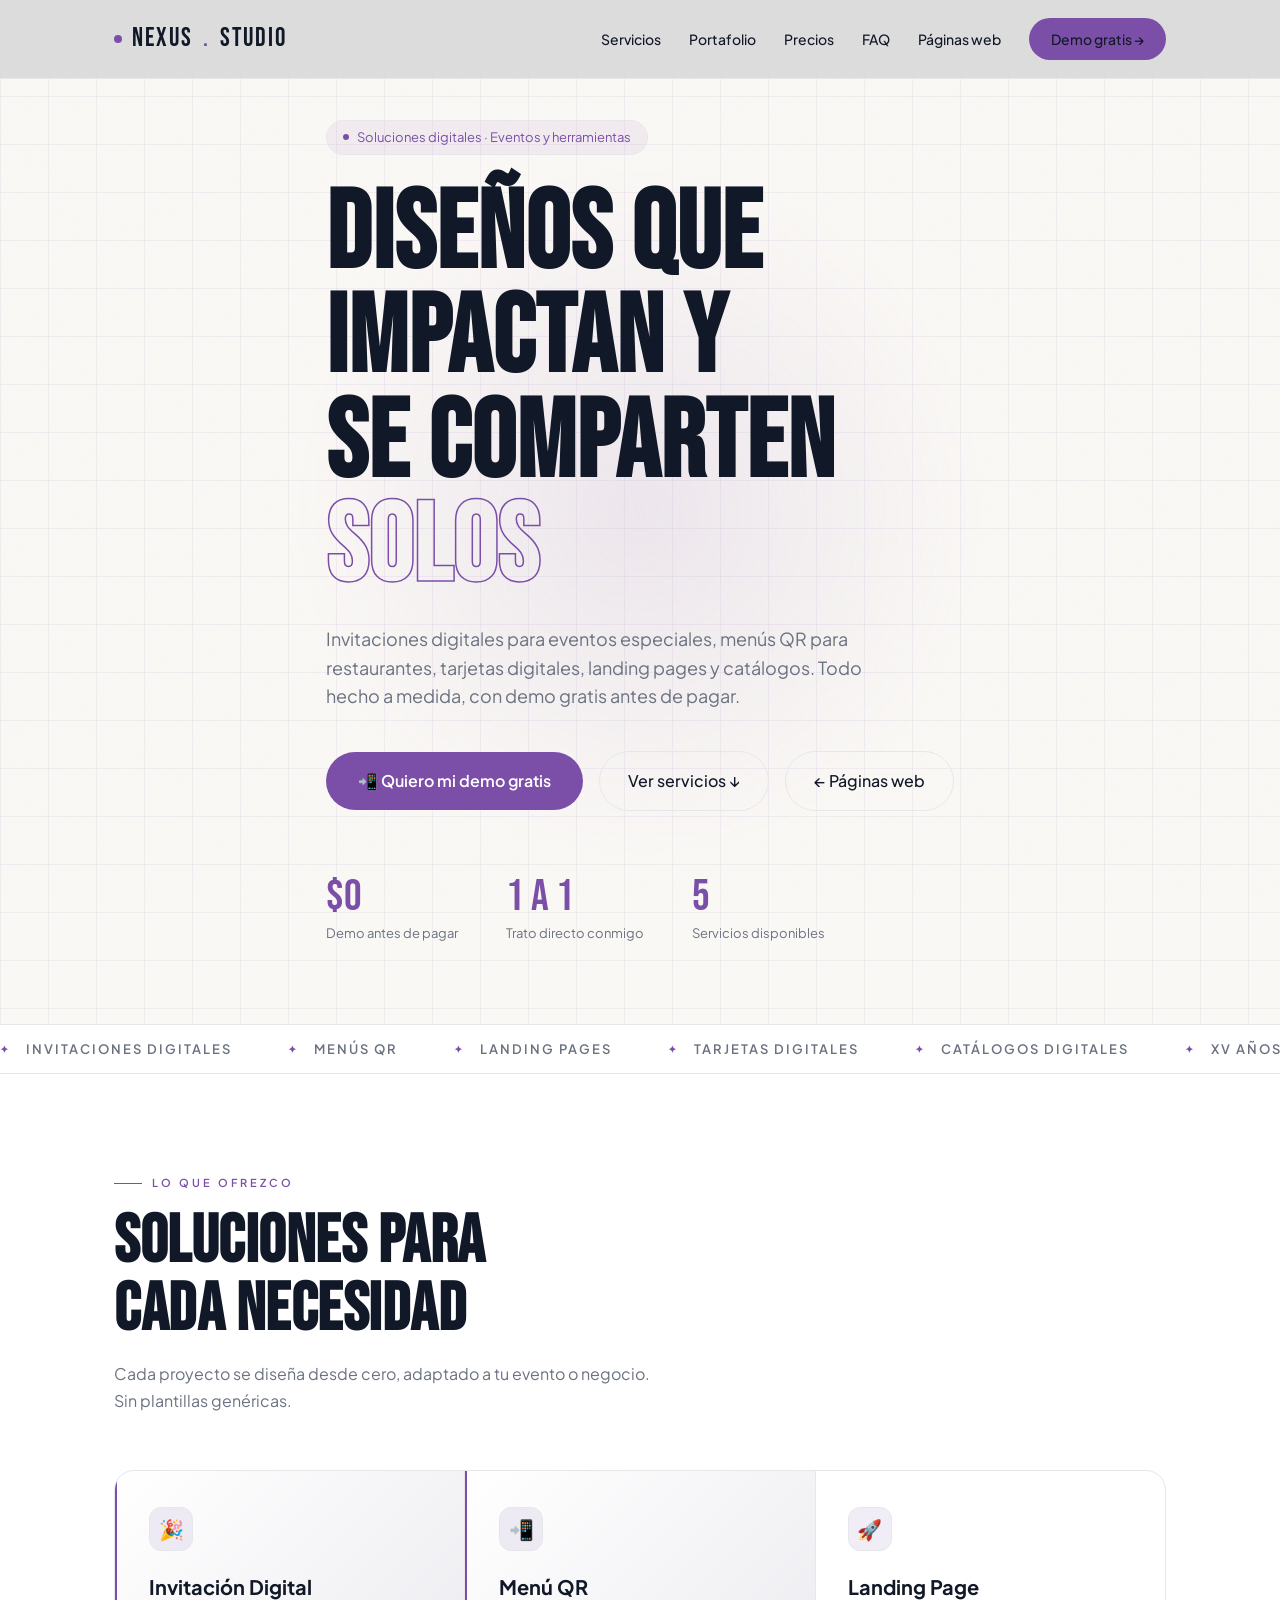
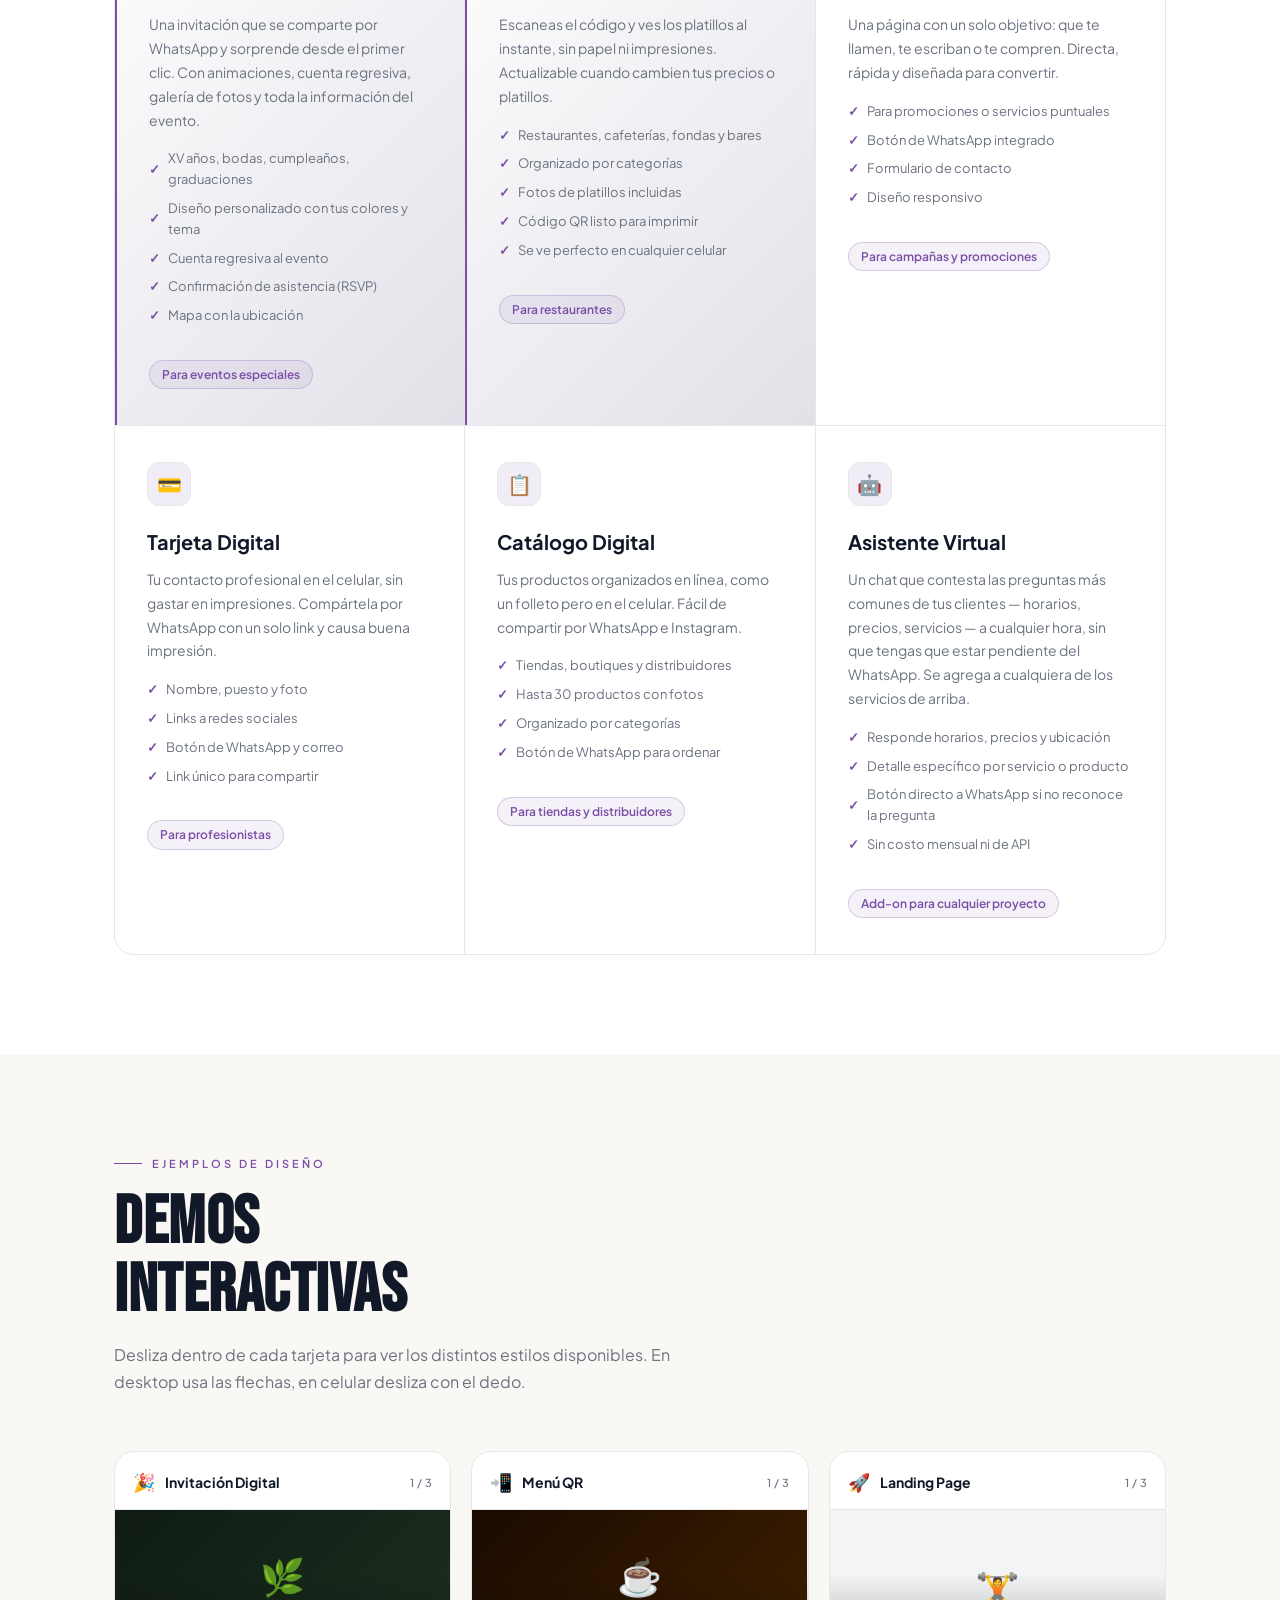
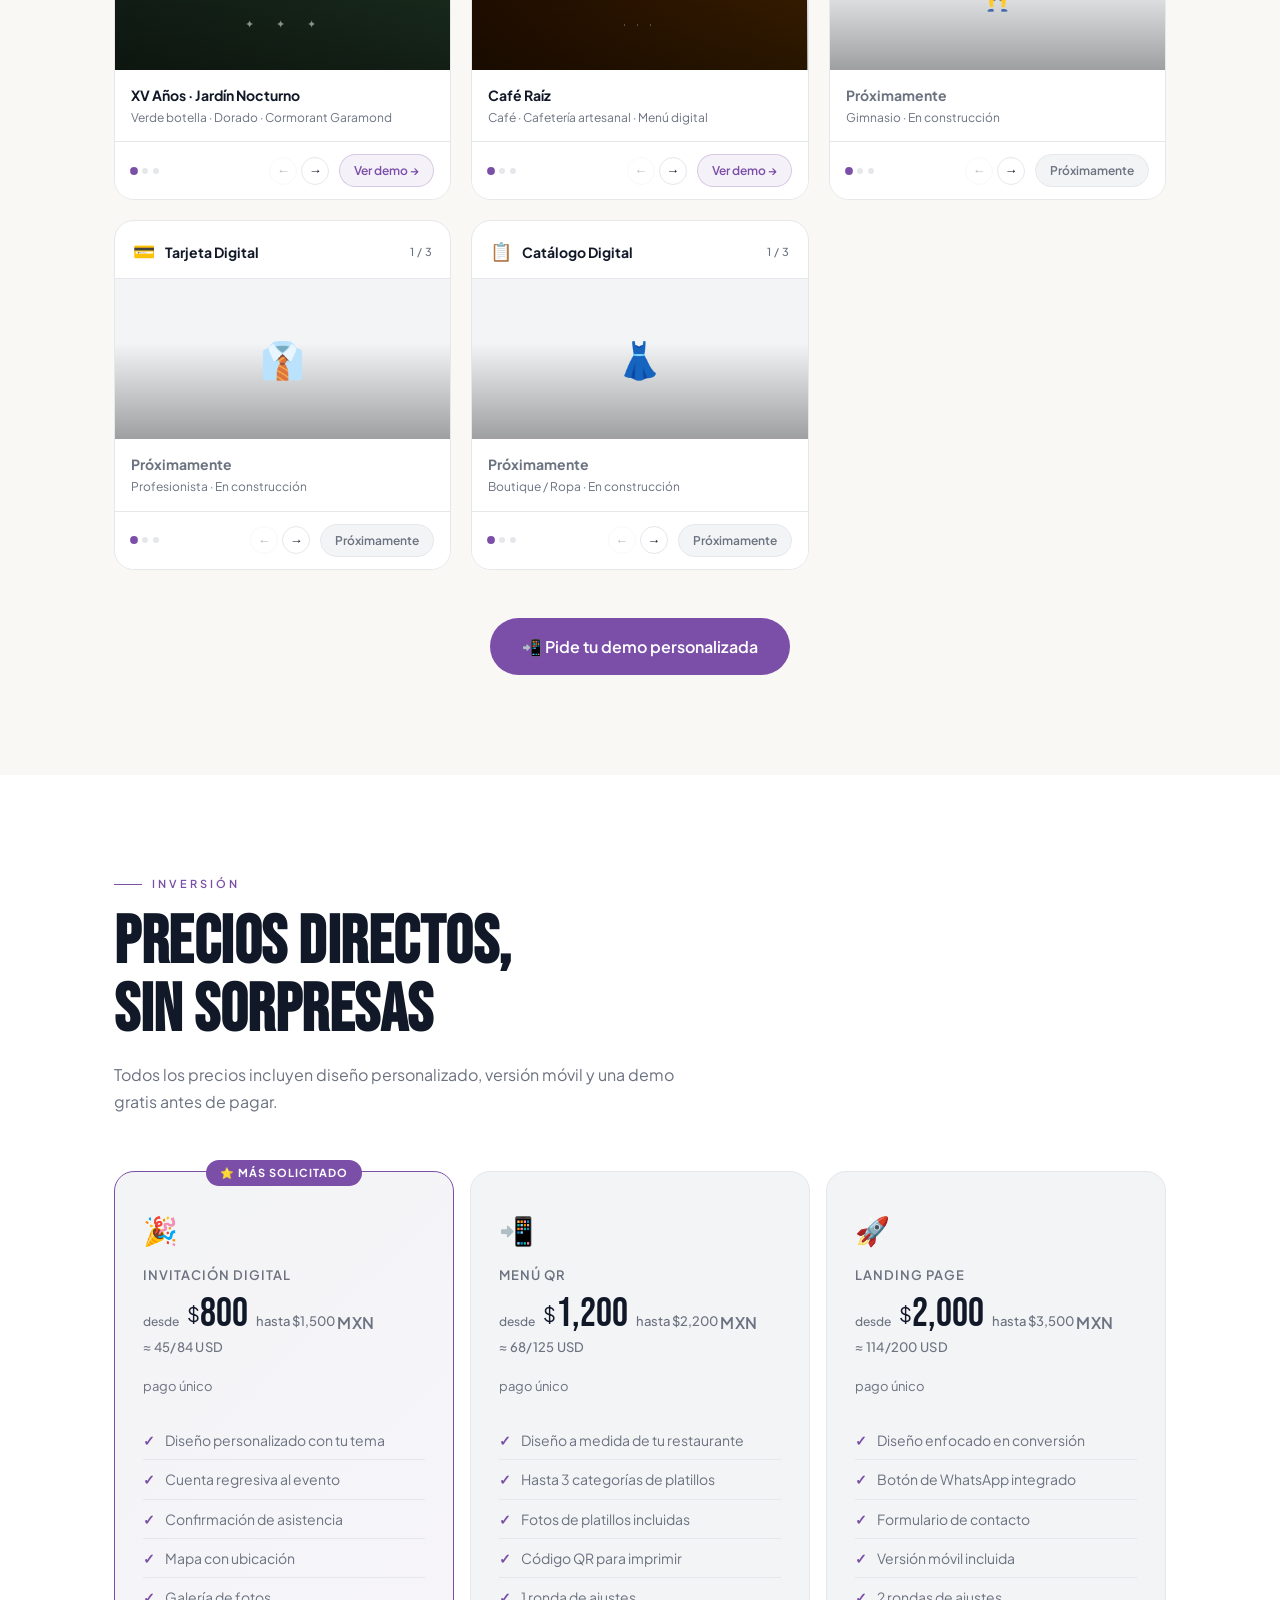
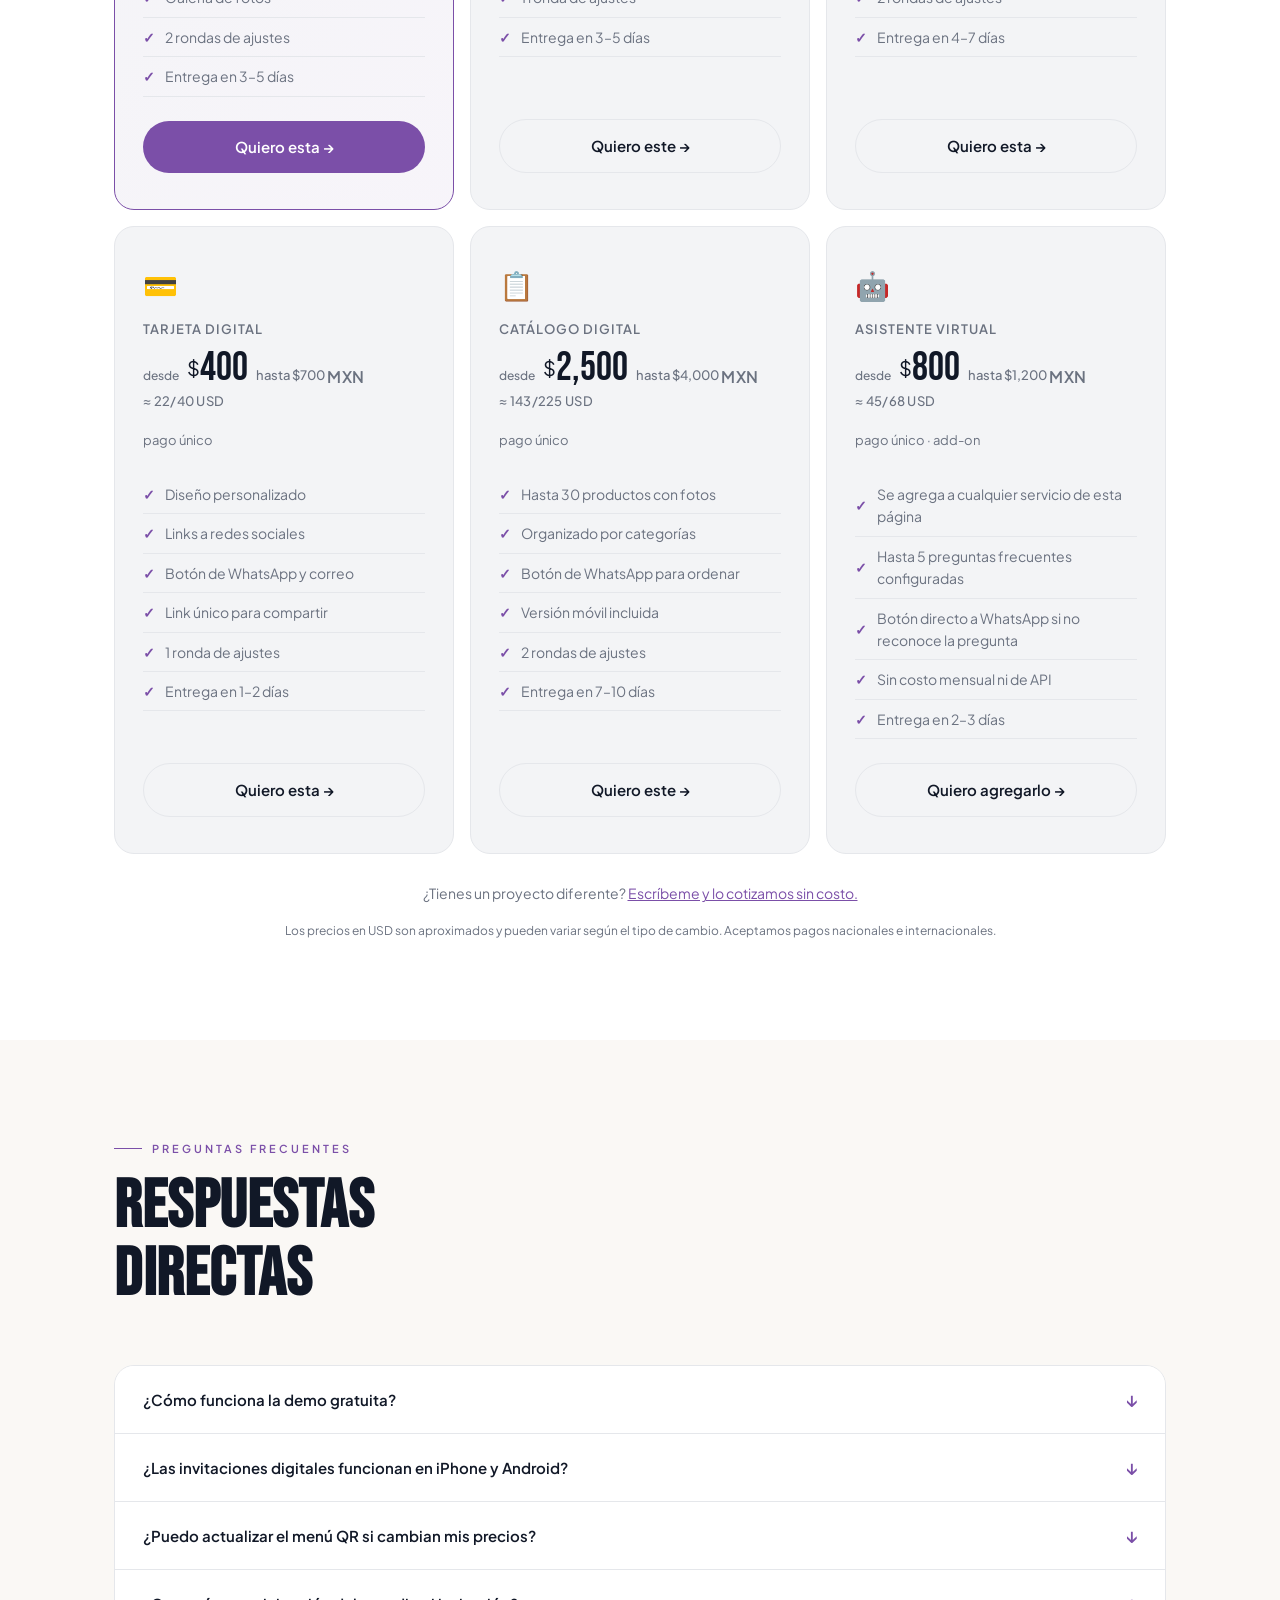
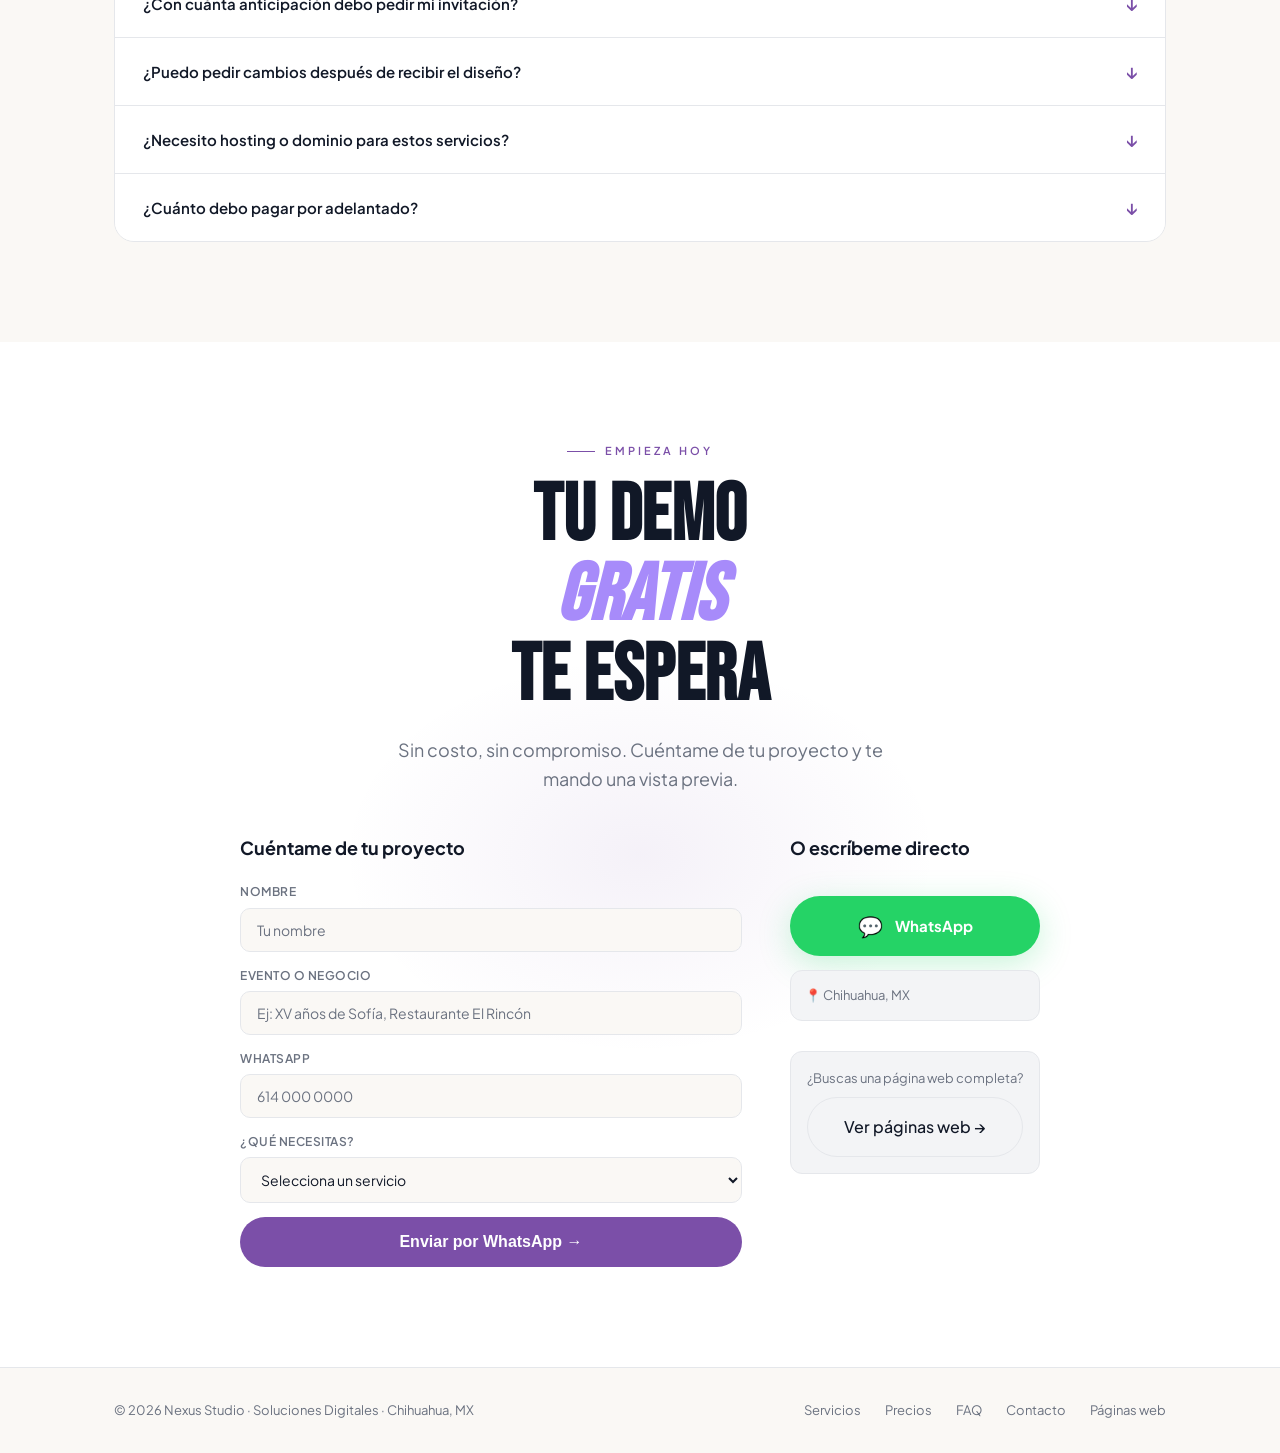
==== servicios/index-servicios.html @ 823ebac8 "ACTUALIZACIÓN ( PAGINA IA Y REMODELACIÓN DE TARJETA DEMOS SERVICIOS)" ====
<!DOCTYPE html>
<html lang="es">
<head>
  <meta charset="UTF-8"/>
  <meta name="viewport" content="width=device-width, initial-scale=1.0"/>
  <title>Nexus Studio | Invitaciones, Menús QR y Más</title>
  <link rel="preconnect" href="https://fonts.googleapis.com"/>
  <link rel="preconnect" href="https://fonts.gstatic.com" crossorigin/>
  <link href="https://fonts.googleapis.com/css2?family=Bebas+Neue&family=Plus+Jakarta+Sans:wght@300;400;500;600;700&display=swap" rel="stylesheet"/>
  <link rel="stylesheet" href="../style-NEXUS-STUDIO.css"/>
</head>
<body>

<!-- NAV -->
<nav>
  <div class="container">
    <a href="../index.html" class="logo">
      <span class="logo-dot"></span>
      NEXUS<span style="color:var(--purple)">.</span>STUDIO
    </a>
    <div class="nav-links">
      <a href="#servicios">Servicios</a>
      <a href="#portafolio">Portafolio</a>
      <a href="#precios">Precios</a>
      <a href="#faq">FAQ</a>
      <a href="../index.html">Páginas web</a>
      <a href="#contacto" class="nav-cta">Demo gratis →</a>
    </div>
    <button class="nav-toggle" id="navToggle" aria-label="Abrir menú">
      <span></span><span></span><span></span>
    </button>
  </div>
  <div class="nav-mobile" id="navMobile">
    <a href="#servicios" class="nav-mobile-link">Servicios</a>
    <a href="#portafolio" class="nav-mobile-link">Portafolio</a>
    <a href="#precios" class="nav-mobile-link">Precios</a>
    <a href="#faq" class="nav-mobile-link">FAQ</a>
    <a href="../index.html" class="nav-mobile-link">Páginas web</a>
    <a href="#contacto" class="nav-mobile-link nav-mobile-cta">Demo gratis →</a>
  </div>
</nav>

<!-- HERO -->
<section id="hero">
  <div class="grid-bg"></div>
  <div class="hero-glow"></div>
  <div class="container">
    <div class="hero-inner">
      <div class="hero-badge"><span></span> Soluciones digitales · Eventos y herramientas</div>
      <h1>DISEÑOS QUE<br/>IMPACTAN Y<br/>SE COMPARTEN<br/><em>SOLOS</em></h1>
      <p class="hero-sub">Invitaciones digitales para eventos especiales, menús QR para restaurantes, tarjetas digitales, landing pages y catálogos. Todo hecho a medida, con demo gratis antes de pagar.</p>
      <div class="hero-actions">
        <a href="https://wa.me/526143771797?text=Hola%20Nexus%20Studio%2C%20quiero%20mi%20demo%20gratis%20%F0%9F%9A%80" class="btn-primary" target="_blank">
          📲 Quiero mi demo gratis
        </a>
        <a href="#servicios" class="btn-ghost">Ver servicios ↓</a>
        <a href="../index.html" class="btn-ghost">← Páginas web</a>
      </div>
      <div class="hero-stats">
        <div>
          <div class="stat-num">$0</div>
          <div class="stat-label">Demo antes de pagar</div>
        </div>
        <div>
          <div class="stat-num">1 a 1</div>
          <div class="stat-label">Trato directo conmigo</div>
        </div>
        <div>
          <div class="stat-num">5</div>
          <div class="stat-label">Servicios disponibles</div>
        </div>
      </div>
    </div>
  </div>
</section>

<!-- MARQUEE -->
<div class="marquee-wrap">
  <div class="marquee-track">
    <span>Invitaciones Digitales</span>
    <span>Menús QR</span>
    <span>Landing Pages</span>
    <span>Tarjetas Digitales</span>
    <span>Catálogos Digitales</span>
    <span>XV Años</span>
    <span>Bodas</span>
    <span>Restaurantes</span>
    <span>Invitaciones Digitales</span>
    <span>Menús QR</span>
    <span>Landing Pages</span>
    <span>Tarjetas Digitales</span>
    <span>Catálogos Digitales</span>
    <span>XV Años</span>
    <span>Bodas</span>
    <span>Restaurantes</span>
  </div>
</div>

<!-- SERVICIOS -->
<section id="servicios">
  <div class="container">
    <div class="reveal">
      <div class="section-label">Lo que ofrezco</div>
      <h2>SOLUCIONES PARA<br/>CADA NECESIDAD</h2>
      <p class="section-intro">Cada proyecto se diseña desde cero, adaptado a tu evento o negocio. Sin plantillas genéricas.</p>
    </div>
    <div class="services-grid reveal">

      <div class="service-card service-card--featured">
        <div class="service-icon">🎉</div>
        <h3>Invitación Digital</h3>
        <p>Una invitación que se comparte por WhatsApp y sorprende desde el primer clic. Con animaciones, cuenta regresiva, galería de fotos y toda la información del evento.</p>
        <div class="service-details">
          <div class="service-detail-item"><span>✓</span> XV años, bodas, cumpleaños, graduaciones</div>
          <div class="service-detail-item"><span>✓</span> Diseño personalizado con tus colores y tema</div>
          <div class="service-detail-item"><span>✓</span> Cuenta regresiva al evento</div>
          <div class="service-detail-item"><span>✓</span> Confirmación de asistencia (RSVP)</div>
          <div class="service-detail-item"><span>✓</span> Mapa con la ubicación</div>
        </div>
        <span class="service-tag">Para eventos especiales</span>
      </div>

      <div class="service-card service-card--featured">
        <div class="service-icon">📲</div>
        <h3>Menú QR</h3>
        <p>Escaneas el código y ves los platillos al instante, sin papel ni impresiones. Actualizable cuando cambien tus precios o platillos.</p>
        <div class="service-details">
          <div class="service-detail-item"><span>✓</span> Restaurantes, cafeterías, fondas y bares</div>
          <div class="service-detail-item"><span>✓</span> Organizado por categorías</div>
          <div class="service-detail-item"><span>✓</span> Fotos de platillos incluidas</div>
          <div class="service-detail-item"><span>✓</span> Código QR listo para imprimir</div>
          <div class="service-detail-item"><span>✓</span> Se ve perfecto en cualquier celular</div>
        </div>
        <span class="service-tag">Para restaurantes</span>
      </div>

      <div class="service-card">
        <div class="service-icon">🚀</div>
        <h3>Landing Page</h3>
        <p>Una página con un solo objetivo: que te llamen, te escriban o te compren. Directa, rápida y diseñada para convertir.</p>
        <div class="service-details">
          <div class="service-detail-item"><span>✓</span> Para promociones o servicios puntuales</div>
          <div class="service-detail-item"><span>✓</span> Botón de WhatsApp integrado</div>
          <div class="service-detail-item"><span>✓</span> Formulario de contacto</div>
          <div class="service-detail-item"><span>✓</span> Diseño responsivo</div>
        </div>
        <span class="service-tag">Para campañas y promociones</span>
      </div>

      <div class="service-card">
        <div class="service-icon">💳</div>
        <h3>Tarjeta Digital</h3>
        <p>Tu contacto profesional en el celular, sin gastar en impresiones. Compártela por WhatsApp con un solo link y causa buena impresión.</p>
        <div class="service-details">
          <div class="service-detail-item"><span>✓</span> Nombre, puesto y foto</div>
          <div class="service-detail-item"><span>✓</span> Links a redes sociales</div>
          <div class="service-detail-item"><span>✓</span> Botón de WhatsApp y correo</div>
          <div class="service-detail-item"><span>✓</span> Link único para compartir</div>
        </div>
        <span class="service-tag">Para profesionistas</span>
      </div>

      <div class="service-card">
        <div class="service-icon">📋</div>
        <h3>Catálogo Digital</h3>
        <p>Tus productos organizados en línea, como un folleto pero en el celular. Fácil de compartir por WhatsApp e Instagram.</p>
        <div class="service-details">
          <div class="service-detail-item"><span>✓</span> Tiendas, boutiques y distribuidores</div>
          <div class="service-detail-item"><span>✓</span> Hasta 30 productos con fotos</div>
          <div class="service-detail-item"><span>✓</span> Organizado por categorías</div>
          <div class="service-detail-item"><span>✓</span> Botón de WhatsApp para ordenar</div>
        </div>
        <span class="service-tag">Para tiendas y distribuidores</span>
      </div>

      <div class="service-card">
        <div class="service-icon">🤖</div>
        <h3>Asistente Virtual</h3>
        <p>Un chat que contesta las preguntas más comunes de tus clientes — horarios, precios, servicios — a cualquier hora, sin que tengas que estar pendiente del WhatsApp. Se agrega a cualquiera de los servicios de arriba.</p>
        <div class="service-details">
          <div class="service-detail-item"><span>✓</span> Responde horarios, precios y ubicación</div>
          <div class="service-detail-item"><span>✓</span> Detalle específico por servicio o producto</div>
          <div class="service-detail-item"><span>✓</span> Botón directo a WhatsApp si no reconoce la pregunta</div>
          <div class="service-detail-item"><span>✓</span> Sin costo mensual ni de API</div>
        </div>
        <span class="service-tag">Add-on para cualquier proyecto</span>
      </div>

    </div>
  </div>
</section>

<!-- PORTAFOLIO CON SLIDER -->
<section id="portafolio">
  <div class="container">
    <div class="reveal">
      <div class="section-label">Ejemplos de diseño</div>
      <h2>DEMOS<br/>INTERACTIVAS</h2>
      <p class="section-intro">Desliza dentro de cada tarjeta para ver los distintos estilos disponibles. En desktop usa las flechas, en celular desliza con el dedo.</p>
    </div>

    <div class="demo-cards-grid reveal">

      <!-- INVITACIÓN DIGITAL: 2 demos reales + 1 próximamente -->
      <div class="demo-card">
        <div class="demo-card-header">
          <span class="demo-card-icon">🎉</span>
          <span class="demo-card-service">Invitación Digital</span>
          <span class="demo-card-count"><span class="demo-current">1</span> / 3</span>
        </div>
        <div class="demo-slider" data-slider>
          <!-- Slide 1 -->
          <div class="demo-slide" data-url="SERVICIOS/Invitacion-Digital/Fiesta-XV/index.html">
            <div class="demo-preview" style="background:linear-gradient(135deg,#0f1b14 0%,#162519 50%,#1c2f20 100%);">
              <div class="demo-preview-icon">🌿</div>
              <div class="demo-preview-stars">✦ &nbsp; ✦ &nbsp; ✦</div>
            </div>
            <div class="demo-slide-info">
              <div class="demo-slide-name">XV Años · Jardín Nocturno</div>
              <div class="demo-slide-desc">Verde botella · Dorado · Cormorant Garamond</div>
            </div>
          </div>
          <!-- Slide 2 -->
          <div class="demo-slide" data-url="SERVICIOS/Invitacion-Digital/BODA/index.html">
            <div class="demo-preview" style="background:linear-gradient(135deg,#0a0f2e 0%,#0d1540 50%,#111a4a 100%);">
              <div class="demo-preview-icon">🌙</div>
              <div class="demo-preview-stars">✦ &nbsp; ✦ &nbsp; ✦</div>
            </div>
            <div class="demo-slide-info">
              <div class="demo-slide-name">Boda · Celestial</div>
              <div class="demo-slide-desc">Azul marino · Plata · Canvas de estrellas</div>
            </div>
          </div>
          <!-- Slide 3: próximamente -->
          <div class="demo-slide demo-slide--coming" data-url="">
            <div class="demo-preview demo-preview--soon">
              <div class="demo-preview-icon">✨</div>
            </div>
            <div class="demo-slide-info">
              <div class="demo-slide-name">Próximamente</div>
              <div class="demo-slide-desc">Nuevo tema en construcción</div>
            </div>
          </div>
        </div>
        <div class="demo-card-footer">
          <div class="demo-dots"></div>
          <div class="demo-arrows">
            <button class="demo-arrow demo-arrow--prev" aria-label="Anterior">←</button>
            <button class="demo-arrow demo-arrow--next" aria-label="Siguiente">→</button>
          </div>
          <a href="#" class="demo-open-btn" target="_blank">Ver demo →</a>
        </div>
      </div>

      <!-- MENÚ QR: 1 demo real + 2 próximamente -->
      <div class="demo-card">
        <div class="demo-card-header">
          <span class="demo-card-icon">📲</span>
          <span class="demo-card-service">Menú QR</span>
          <span class="demo-card-count"><span class="demo-current">1</span> / 3</span>
        </div>
        <div class="demo-slider" data-slider>
          <!-- Slide 1 -->
          <div class="demo-slide" data-url="SERVICIOS/Menu QR/index.html">
            <div class="demo-preview" style="background:linear-gradient(135deg,#1a0a00 0%,#2d1500 50%,#3d2000 100%);">
              <div class="demo-preview-icon">☕</div>
              <div class="demo-preview-stars">· · ·</div>
            </div>
            <div class="demo-slide-info">
              <div class="demo-slide-name">Café Raíz</div>
              <div class="demo-slide-desc">Café · Cafetería artesanal · Menú digital</div>
            </div>
          </div>
          <!-- Slides próximamente -->
          <div class="demo-slide demo-slide--coming" data-url="">
            <div class="demo-preview demo-preview--soon"><div class="demo-preview-icon">🍽️</div></div>
            <div class="demo-slide-info"><div class="demo-slide-name">Próximamente</div><div class="demo-slide-desc">Restaurante · En construcción</div></div>
          </div>
          <div class="demo-slide demo-slide--coming" data-url="">
            <div class="demo-preview demo-preview--soon"><div class="demo-preview-icon">🍹</div></div>
            <div class="demo-slide-info"><div class="demo-slide-name">Próximamente</div><div class="demo-slide-desc">Bar / Cantina · En construcción</div></div>
          </div>
        </div>
        <div class="demo-card-footer">
          <div class="demo-dots"></div>
          <div class="demo-arrows">
            <button class="demo-arrow demo-arrow--prev" aria-label="Anterior">←</button>
            <button class="demo-arrow demo-arrow--next" aria-label="Siguiente">→</button>
          </div>
          <a href="#" class="demo-open-btn" target="_blank">Ver demo →</a>
        </div>
      </div>

      <!-- LANDING PAGE: próximamente -->
      <div class="demo-card">
        <div class="demo-card-header">
          <span class="demo-card-icon">🚀</span>
          <span class="demo-card-service">Landing Page</span>
          <span class="demo-card-count"><span class="demo-current">1</span> / 3</span>
        </div>
        <div class="demo-slider" data-slider>
          <div class="demo-slide demo-slide--coming" data-url="">
            <div class="demo-preview demo-preview--soon"><div class="demo-preview-icon">🏋️</div></div>
            <div class="demo-slide-info"><div class="demo-slide-name">Próximamente</div><div class="demo-slide-desc">Gimnasio · En construcción</div></div>
          </div>
          <div class="demo-slide demo-slide--coming" data-url="">
            <div class="demo-preview demo-preview--soon"><div class="demo-preview-icon">🦷</div></div>
            <div class="demo-slide-info"><div class="demo-slide-name">Próximamente</div><div class="demo-slide-desc">Clínica dental · En construcción</div></div>
          </div>
          <div class="demo-slide demo-slide--coming" data-url="">
            <div class="demo-preview demo-preview--soon"><div class="demo-preview-icon">✂️</div></div>
            <div class="demo-slide-info"><div class="demo-slide-name">Próximamente</div><div class="demo-slide-desc">Barbería · En construcción</div></div>
          </div>
        </div>
        <div class="demo-card-footer">
          <div class="demo-dots"></div>
          <div class="demo-arrows">
            <button class="demo-arrow demo-arrow--prev" aria-label="Anterior">←</button>
            <button class="demo-arrow demo-arrow--next" aria-label="Siguiente">→</button>
          </div>
          <a href="#" class="demo-open-btn demo-open-btn--disabled" target="_blank">Próximamente</a>
        </div>
      </div>

      <!-- TARJETA DIGITAL: próximamente -->
      <div class="demo-card">
        <div class="demo-card-header">
          <span class="demo-card-icon">💳</span>
          <span class="demo-card-service">Tarjeta Digital</span>
          <span class="demo-card-count"><span class="demo-current">1</span> / 3</span>
        </div>
        <div class="demo-slider" data-slider>
          <div class="demo-slide demo-slide--coming" data-url="">
            <div class="demo-preview demo-preview--soon"><div class="demo-preview-icon">👔</div></div>
            <div class="demo-slide-info"><div class="demo-slide-name">Próximamente</div><div class="demo-slide-desc">Profesionista · En construcción</div></div>
          </div>
          <div class="demo-slide demo-slide--coming" data-url="">
            <div class="demo-preview demo-preview--soon"><div class="demo-preview-icon">🏠</div></div>
            <div class="demo-slide-info"><div class="demo-slide-name">Próximamente</div><div class="demo-slide-desc">Agente inmobiliario · En construcción</div></div>
          </div>
          <div class="demo-slide demo-slide--coming" data-url="">
            <div class="demo-preview demo-preview--soon"><div class="demo-preview-icon">🎨</div></div>
            <div class="demo-slide-info"><div class="demo-slide-name">Próximamente</div><div class="demo-slide-desc">Freelancer creativo · En construcción</div></div>
          </div>
        </div>
        <div class="demo-card-footer">
          <div class="demo-dots"></div>
          <div class="demo-arrows">
            <button class="demo-arrow demo-arrow--prev" aria-label="Anterior">←</button>
            <button class="demo-arrow demo-arrow--next" aria-label="Siguiente">→</button>
          </div>
          <a href="#" class="demo-open-btn demo-open-btn--disabled">Próximamente</a>
        </div>
      </div>

      <!-- CATÁLOGO DIGITAL: próximamente -->
      <div class="demo-card">
        <div class="demo-card-header">
          <span class="demo-card-icon">📋</span>
          <span class="demo-card-service">Catálogo Digital</span>
          <span class="demo-card-count"><span class="demo-current">1</span> / 3</span>
        </div>
        <div class="demo-slider" data-slider>
          <div class="demo-slide demo-slide--coming" data-url="">
            <div class="demo-preview demo-preview--soon"><div class="demo-preview-icon">👗</div></div>
            <div class="demo-slide-info"><div class="demo-slide-name">Próximamente</div><div class="demo-slide-desc">Boutique / Ropa · En construcción</div></div>
          </div>
          <div class="demo-slide demo-slide--coming" data-url="">
            <div class="demo-preview demo-preview--soon"><div class="demo-preview-icon">🛋️</div></div>
            <div class="demo-slide-info"><div class="demo-slide-name">Próximamente</div><div class="demo-slide-desc">Mueblería · En construcción</div></div>
          </div>
          <div class="demo-slide demo-slide--coming" data-url="">
            <div class="demo-preview demo-preview--soon"><div class="demo-preview-icon">🌿</div></div>
            <div class="demo-slide-info"><div class="demo-slide-name">Próximamente</div><div class="demo-slide-desc">Productos naturales · En construcción</div></div>
          </div>
        </div>
        <div class="demo-card-footer">
          <div class="demo-dots"></div>
          <div class="demo-arrows">
            <button class="demo-arrow demo-arrow--prev" aria-label="Anterior">←</button>
            <button class="demo-arrow demo-arrow--next" aria-label="Siguiente">→</button>
          </div>
          <a href="#" class="demo-open-btn demo-open-btn--disabled">Próximamente</a>
        </div>
      </div>

    </div><!-- /demo-cards-grid -->

    <div class="reveal" style="text-align:center; margin-top:48px;">
      <a href="https://wa.me/526143771797?text=Hola%20Nexus%20Studio%2C%20quiero%20ver%20una%20demo%20de%20mis%20servicios" class="btn-primary" target="_blank">
        📲 Pide tu demo personalizada
      </a>
    </div>
  </div>
</section>

<!-- PRECIOS -->
<section id="precios">
  <div class="container">
    <div class="reveal">
      <div class="section-label">Inversión</div>
      <h2>PRECIOS DIRECTOS,<br/>SIN SORPRESAS</h2>
      <p class="section-intro">Todos los precios incluyen diseño personalizado, versión móvil y una demo gratis antes de pagar.</p>
    </div>

    <div class="pricing-grid-servicios reveal">

      <!-- INVITACIÓN DIGITAL -->
      <div class="price-card-servicio featured-servicio">
        <div class="featured-servicio-badge">⭐ MÁS SOLICITADO</div>
        <div class="price-servicio-icon">🎉</div>
        <div class="price-plan">Invitación Digital</div>
        <div class="price-range">
          <span class="price-from">desde</span>
          <div class="price-amount"><sup>$</sup>800</div>
          <span class="price-to">hasta $1,500 <span class="price-currency">MXN</span></span>
        </div>
        <div class="price-usd">≈ 45/84 USD</div>
        <div class="price-period">pago único</div>
        <ul class="price-features">
          <li>Diseño personalizado con tu tema</li>
          <li>Cuenta regresiva al evento</li>
          <li>Confirmación de asistencia</li>
          <li>Mapa con ubicación</li>
          <li>Galería de fotos</li>
          <li>2 rondas de ajustes</li>
          <li>Entrega en 3–5 días</li>
        </ul>
        <a href="https://wa.me/526143771797?text=Hola%20Nexus%20Studio%2C%20me%20interesa%20una%20invitaci%C3%B3n%20digital" class="price-cta featured-cta" target="_blank">Quiero esta →</a>
      </div>

      <!-- MENÚ QR -->
      <div class="price-card-servicio">
        <div class="price-servicio-icon">📲</div>
        <div class="price-plan">Menú QR</div>
        <div class="price-range">
          <span class="price-from">desde</span>
          <div class="price-amount"><sup>$</sup>1,200</div>
          <span class="price-to">hasta $2,200 <span class="price-currency">MXN</span></span>
        </div>
        <div class="price-usd">≈ 68/125 USD</div>
        <div class="price-period">pago único</div>
        <ul class="price-features">
          <li>Diseño a medida de tu restaurante</li>
          <li>Hasta 3 categorías de platillos</li>
          <li>Fotos de platillos incluidas</li>
          <li>Código QR para imprimir</li>
          <li>1 ronda de ajustes</li>
          <li>Entrega en 3–5 días</li>
        </ul>
        <a href="https://wa.me/526143771797?text=Hola%20Nexus%20Studio%2C%20me%20interesa%20un%20men%C3%BA%20QR" class="price-cta" target="_blank">Quiero este →</a>
      </div>

      <!-- LANDING PAGE -->
      <div class="price-card-servicio">
        <div class="price-servicio-icon">🚀</div>
        <div class="price-plan">Landing Page</div>
        <div class="price-range">
          <span class="price-from">desde</span>
          <div class="price-amount"><sup>$</sup>2,000</div>
          <span class="price-to">hasta $3,500 <span class="price-currency">MXN</span></span>
        </div>
        <div class="price-usd">≈ 114/200 USD</div>
        <div class="price-period">pago único</div>
        <ul class="price-features">
          <li>Diseño enfocado en conversión</li>
          <li>Botón de WhatsApp integrado</li>
          <li>Formulario de contacto</li>
          <li>Versión móvil incluida</li>
          <li>2 rondas de ajustes</li>
          <li>Entrega en 4–7 días</li>
        </ul>
        <a href="https://wa.me/526143771797?text=Hola%20Nexus%20Studio%2C%20me%20interesa%20una%20landing%20page" class="price-cta" target="_blank">Quiero esta →</a>
      </div>

      <!-- TARJETA DIGITAL -->
      <div class="price-card-servicio">
        <div class="price-servicio-icon">💳</div>
        <div class="price-plan">Tarjeta Digital</div>
        <div class="price-range">
          <span class="price-from">desde</span>
          <div class="price-amount"><sup>$</sup>400</div>
          <span class="price-to">hasta $700 <span class="price-currency">MXN</span></span>
        </div>
        <div class="price-usd">≈ 22/40 USD</div>
        <div class="price-period">pago único</div>
        <ul class="price-features">
          <li>Diseño personalizado</li>
          <li>Links a redes sociales</li>
          <li>Botón de WhatsApp y correo</li>
          <li>Link único para compartir</li>
          <li>1 ronda de ajustes</li>
          <li>Entrega en 1–2 días</li>
        </ul>
        <a href="https://wa.me/526143771797?text=Hola%20Nexus%20Studio%2C%20me%20interesa%20una%20tarjeta%20digital" class="price-cta" target="_blank">Quiero esta →</a>
      </div>

      <!-- CATÁLOGO DIGITAL -->
      <div class="price-card-servicio">
        <div class="price-servicio-icon">📋</div>
        <div class="price-plan">Catálogo Digital</div>
        <div class="price-range">
          <span class="price-from">desde</span>
          <div class="price-amount"><sup>$</sup>2,500</div>
          <span class="price-to">hasta $4,000 <span class="price-currency">MXN</span></span>
        </div>
        <div class="price-usd">≈ 143/225 USD</div>
        <div class="price-period">pago único</div>
        <ul class="price-features">
          <li>Hasta 30 productos con fotos</li>
          <li>Organizado por categorías</li>
          <li>Botón de WhatsApp para ordenar</li>
          <li>Versión móvil incluida</li>
          <li>2 rondas de ajustes</li>
          <li>Entrega en 7–10 días</li>
        </ul>
        <a href="https://wa.me/526143771797?text=Hola%20Nexus%20Studio%2C%20me%20interesa%20un%20cat%C3%A1logo%20digital" class="price-cta" target="_blank">Quiero este →</a>
      </div>

      <!-- ASISTENTE VIRTUAL (ADD-ON) -->
      <div class="price-card-servicio">
        <div class="price-servicio-icon">🤖</div>
        <div class="price-plan">Asistente Virtual</div>
        <div class="price-range">
          <span class="price-from">desde</span>
          <div class="price-amount"><sup>$</sup>800</div>
          <span class="price-to">hasta $1,200 <span class="price-currency">MXN</span></span>
        </div>
        <div class="price-usd">≈ 45/68 USD</div>
        <div class="price-period">pago único · add-on</div>
        <ul class="price-features">
          <li>Se agrega a cualquier servicio de esta página</li>
          <li>Hasta 5 preguntas frecuentes configuradas</li>
          <li>Botón directo a WhatsApp si no reconoce la pregunta</li>
          <li>Sin costo mensual ni de API</li>
          <li>Entrega en 2–3 días</li>
        </ul>
        <a href="https://wa.me/526143771797?text=Hola%20Nexus%20Studio%2C%20me%20interesa%20agregar%20el%20Asistente%20Virtual" class="price-cta" target="_blank">Quiero agregarlo →</a>
      </div>

    </div>

    <p class="reveal" style="text-align:center; color:var(--muted); font-size:14px; margin-top:28px;">
      ¿Tienes un proyecto diferente? <a href="https://wa.me/526143771797" style="color:var(--purple);">Escríbeme y lo cotizamos sin costo.</a>
    </p>
    <p class="reveal price-disclaimer">
      Los precios en USD son aproximados y pueden variar según el tipo de cambio. Aceptamos pagos nacionales e internacionales.
    </p>
  </div>
</section>

<!-- FAQ -->
<section id="faq">
  <div class="container">
    <div class="reveal">
      <div class="section-label">Preguntas frecuentes</div>
      <h2>RESPUESTAS<br/>DIRECTAS</h2>
    </div>
    <div class="faq-list reveal">

      <div class="faq-item">
        <button class="faq-question" aria-expanded="false">
          ¿Cómo funciona la demo gratuita?
          <span class="faq-arrow">↓</span>
        </button>
        <div class="faq-answer">
          <p>Me escribes por WhatsApp, me cuentas de tu evento o proyecto y en menos de 24 horas te mando una vista previa de cómo podría verse. No pagas nada hasta que la veas y decidas contratar.</p>
        </div>
      </div>

      <div class="faq-item">
        <button class="faq-question" aria-expanded="false">
          ¿Las invitaciones digitales funcionan en iPhone y Android?
          <span class="faq-arrow">↓</span>
        </button>
        <div class="faq-answer">
          <p>Sí, todas las invitaciones que desarrollo funcionan perfectamente en iPhone y Android. Se abren directo desde WhatsApp, sin necesidad de descargar ninguna app.</p>
        </div>
      </div>

      <div class="faq-item">
        <button class="faq-question" aria-expanded="false">
          ¿Puedo actualizar el menú QR si cambian mis precios?
          <span class="faq-arrow">↓</span>
        </button>
        <div class="faq-answer">
          <p>Sí. Los cambios de contenido en el menú tienen un costo adicional pequeño, o puedes contratarlos dentro de un plan de mantenimiento mensual para tenerlos incluidos.</p>
        </div>
      </div>

      <div class="faq-item">
        <button class="faq-question" aria-expanded="false">
          ¿Con cuánta anticipación debo pedir mi invitación?
          <span class="faq-arrow">↓</span>
        </button>
        <div class="faq-answer">
          <p>Lo ideal es pedirla con al menos 2 semanas de anticipación. La entrego en 3–5 días hábiles, pero necesitas tiempo para revisarla, aprobarla y compartirla con tus invitados.</p>
        </div>
      </div>

      <div class="faq-item">
        <button class="faq-question" aria-expanded="false">
          ¿Puedo pedir cambios después de recibir el diseño?
          <span class="faq-arrow">↓</span>
        </button>
        <div class="faq-answer">
          <p>Sí. Cada servicio incluye rondas de ajuste. Una ronda significa que me mandas todos tus cambios juntos en un mensaje y yo los aplico. Cambios adicionales fuera de las rondas incluidas tienen costo extra.</p>
        </div>
      </div>

      <div class="faq-item">
        <button class="faq-question" aria-expanded="false">
          ¿Necesito hosting o dominio para estos servicios?
          <span class="faq-arrow">↓</span>
        </button>
        <div class="faq-answer">
          <p>Para invitaciones digitales, tarjetas digitales y menús QR generalmente no necesitas hosting propio. Te explico las opciones según tu proyecto antes de que pagues cualquier cosa.</p>
        </div>
      </div>

      <div class="faq-item">
        <button class="faq-question" aria-expanded="false">
          ¿Cuánto debo pagar por adelantado?
          <span class="faq-arrow">↓</span>
        </button>
        <div class="faq-answer">
          <p>El 50% al inicio para arrancar el proyecto y el 50% restante al entregar el diseño final aprobado. Así los dos estamos comprometidos.</p>
        </div>
      </div>

    </div>
  </div>
</section>

<!-- CONTACTO -->
<section id="contacto">
  <div class="cta-glow"></div>
  <div class="container" style="position:relative; z-index:2;">
    <div class="reveal">
      <div class="section-label" style="justify-content:center;">Empieza hoy</div>
      <h2>TU DEMO<br/><em style="color:var(--purple-light); -webkit-text-stroke:0;">GRATIS</em><br/>TE ESPERA</h2>
      <p>Sin costo, sin compromiso. Cuéntame de tu proyecto y te mando una vista previa.</p>

      <div class="contact-grid">
        <div class="contact-form-wrapper">
          <h3>Cuéntame de tu proyecto</h3>
          <form class="contact-form" id="contactForm">
            <div class="form-group">
              <label for="nombre">Nombre</label>
              <input type="text" id="nombre" placeholder="Tu nombre" required autocomplete="name"/>
            </div>
            <div class="form-group">
              <label for="evento">Evento o negocio</label>
              <input type="text" id="evento" placeholder="Ej: XV años de Sofía, Restaurante El Rincón" required/>
            </div>
            <div class="form-group">
              <label for="whatsapp">WhatsApp</label>
              <input type="tel" id="whatsapp" placeholder="614 000 0000" required autocomplete="tel"/>
            </div>
            <div class="form-group">
              <label for="servicio">¿Qué necesitas?</label>
              <select id="servicio">
                <option value="">Selecciona un servicio</option>
                <option>Invitación Digital</option>
                <option>Menú QR</option>
                <option>Landing Page</option>
                <option>Tarjeta Digital</option>
                <option>Catálogo Digital</option>
                <option>No estoy seguro/a</option>
              </select>
            </div>
            <button type="submit" class="btn-primary" style="width:100%; justify-content:center;">
              Enviar por WhatsApp →
            </button>
          </form>
        </div>
        <div class="contact-info-wrapper">
          <h3>O escríbeme directo</h3>
          <a href="https://wa.me/526143771797?text=Hola%20Nexus%20Studio%2C%20quiero%20mi%20demo%20gratis%20%F0%9F%9A%80" class="wapp-btn" target="_blank">
            <span class="wapp-icon">💬</span>
            WhatsApp
          </a>
          <div class="contact-meta">
            <p>📍 Chihuahua, MX</p>
          </div>
          <div class="back-to-main">
            <p>¿Buscas una página web completa?</p>
            <a href="../index.html" class="btn-ghost" style="width:100%; justify-content:center; margin-top:8px;">
              Ver páginas web →
            </a>
          </div>
        </div>
      </div>
    </div>
  </div>
</section>

<!-- FOOTER -->
<footer>
  <div class="container">
    <p style="color: var(--muted);">© 2026 Nexus Studio · Soluciones Digitales · Chihuahua, MX</p>
    <div class="footer-links">
      <a href="#servicios">Servicios</a>
      <a href="#precios">Precios</a>
      <a href="#faq">FAQ</a>
      <a href="#contacto">Contacto</a>
      <a href="../index.html">Páginas web</a>
    </div>
  </div>
</footer>

<script src="script-servicios.js"></script>
<script>
// =====================================================
// DEMO SLIDERS — swipe en móvil, flechas en desktop
// =====================================================
document.querySelectorAll(".demo-card").forEach(card => {
  const sliderWrap = card.querySelector("[data-slider]");
  const slides     = Array.from(sliderWrap.querySelectorAll(".demo-slide"));
  const dotsWrap   = card.querySelector(".demo-dots");
  const btnPrev    = card.querySelector(".demo-arrow--prev");
  const btnNext    = card.querySelector(".demo-arrow--next");
  const openBtn    = card.querySelector(".demo-open-btn");
  const countEl    = card.querySelector(".demo-current");
  const total      = slides.length;
  let current      = 0;

  // construir track para transition
  const track = document.createElement("div");
  track.className = "demo-slider-track";
  slides.forEach(s => track.appendChild(s));
  sliderWrap.appendChild(track);

  // construir dots
  slides.forEach((_, i) => {
    const dot = document.createElement("div");
    dot.className = "demo-dot" + (i === 0 ? " active" : "");
    dot.addEventListener("click", () => goTo(i));
    dotsWrap.appendChild(dot);
  });

  function getDots(){ return Array.from(dotsWrap.querySelectorAll(".demo-dot")); }

  function goTo(idx){
    current = (idx + total) % total;
    track.style.transform = `translateX(-${current * 100}%)`;
    // dots
    getDots().forEach((d,i) => d.classList.toggle("active", i === current));
    // contador
    if(countEl) countEl.textContent = current + 1;
    // flechas
    if(btnPrev) btnPrev.disabled = current === 0;
    if(btnNext) btnNext.disabled = current === total - 1;
    // botón de demo
    const slide = slides[current];
    const url   = slide.dataset.url;
    if(openBtn){
      if(!url || slide.classList.contains("demo-slide--coming")){
        openBtn.removeAttribute("href");
        openBtn.className = "demo-open-btn demo-open-btn--disabled";
        openBtn.textContent = "Próximamente";
      } else {
        openBtn.href = url;
        openBtn.className = "demo-open-btn";
        openBtn.textContent = "Ver demo →";
      }
    }
  }

  // estado inicial
  goTo(0);

  // flechas
  if(btnPrev) btnPrev.addEventListener("click", () => goTo(current - 1));
  if(btnNext) btnNext.addEventListener("click", () => goTo(current + 1));

  // swipe táctil
  let touchStartX = 0;
  let touchStartY = 0;
  let isDragging  = false;

  sliderWrap.addEventListener("touchstart", e => {
    touchStartX = e.touches[0].clientX;
    touchStartY = e.touches[0].clientY;
    isDragging  = true;
  }, { passive: true });

  sliderWrap.addEventListener("touchend", e => {
    if(!isDragging) return;
    const dx = e.changedTouches[0].clientX - touchStartX;
    const dy = e.changedTouches[0].clientY - touchStartY;
    // solo si el gesto es más horizontal que vertical
    if(Math.abs(dx) > Math.abs(dy) && Math.abs(dx) > 40){
      dx < 0 ? goTo(current + 1) : goTo(current - 1);
    }
    isDragging = false;
  }, { passive: true });

  // drag con mouse (desktop secundario)
  let mouseStartX = 0;
  sliderWrap.addEventListener("mousedown", e => {
    mouseStartX = e.clientX;
  });
  sliderWrap.addEventListener("mouseup", e => {
    const dx = e.clientX - mouseStartX;
    if(Math.abs(dx) > 50){
      dx < 0 ? goTo(current + 1) : goTo(current - 1);
    }
  });
});
</script>
</body>
</html>
---- style-NEXUS-STUDIO.css ----
:root {
  --purple: #7b4fa8;
  --purple-light: #a78bfa;
  --purple-dark: #5b2f86;
  --bg: #faf8f5;
  --bg2: #ffffff;
  --bg3: #f3f4f6;
  --border: #e5e7eb;
  --text: #111827;
  --muted: #6b7280;
  --accent: #7b4fa8;
}
*,
*::before,
*::after {
  box-sizing: border-box;
  margin: 0;
  padding: 0;
}
html {
  scroll-behavior: smooth;
}
body {
  background: var(--bg);
  color: var(--text);
  font-family: "Plus Jakarta Sans", sans-serif;
  font-size: 16px;
  line-height: 1.6;
  overflow-x: hidden;
}

/* NOISE OVERLAY */
body::before {
  content: "";
  position: fixed;
  inset: 0;
  z-index: 0;
  pointer-events: none;
  background-image: url("data:image/svg+xml,%3Csvg viewBox='0 0 200 200' xmlns='http://www.w3.org/2000/svg'%3E%3Cfilter id='n'%3E%3CfeTurbulence type='fractalNoise' baseFrequency='0.9' numOctaves='4' stitchTiles='stitch'/%3E%3C/filter%3E%3Crect width='100%25' height='100%25' filter='url(%23n)' opacity='0.03'/%3E%3C/svg%3E");
  opacity: 0.4;
}

/* GRID BACKGROUND */
.grid-bg {
  position: absolute;
  inset: 0;
  z-index: 0;
  background-image:
    linear-gradient(rgba(123, 79, 168, 0.07) 1px, transparent 1px),
    linear-gradient(90deg, rgba(123, 79, 168, 0.07) 1px, transparent 1px);
  background-size: 48px 48px;
}

section {
  position: relative;
  z-index: 1;
}
.container {
  max-width: 1100px;
  margin: 0 auto;
  padding: 0 24px;
}

/* NAV */
nav {
  position: fixed;
  top: 0;
  left: 0;
  right: 0;
  z-index: 100;
  padding: 18px 0;
  background: rgba(217, 217, 217, 0.92);
  backdrop-filter: blur(16px);
  border-bottom: 0.5px solid var(--border);
}
nav .container {
  display: flex;
  align-items: center;
  justify-content: space-between;
}
.logo {
  font-family: "Bebas Neue", sans-serif;
  font-size: 26px;
  letter-spacing: 2px;
  color: var(--text);
  text-decoration: none;
  display: flex;
  align-items: center;
  gap: 10px;
}
.logo-dot {
  width: 8px;
  height: 8px;
  border-radius: 50%;
  background: var(--purple);
  display: inline-block;
  animation: pulse 2s infinite;
}
@keyframes pulse {
  0%,
  100% {
    opacity: 1;
    transform: scale(1);
  }
  50% {
    opacity: 0.6;
    transform: scale(1.3);
  }
}
.nav-links {
  display: flex;
  align-items: center;
  gap: 28px;
}
.nav-links a {
  color: var(--text);
  text-decoration: none;
  font-size: 14px;
  font-weight: 500;
  transition: color 0.2s;
}
.nav-links a:hover {
  color: var(--purple);
}
.nav-cta {
  background: var(--purple);
  color: #ffffff;
  padding: 10px 22px;
  border-radius: 100px;
  font-size: 14px;
  font-weight: 600;
  text-decoration: none;
  transition:
    background 0.2s,
    transform 0.15s;
}
.nav-cta:hover {
  background: var(--purple-dark);
  transform: translateY(-1px);
}

/* MOBILE NAV TOGGLE */
.nav-toggle {
  display: none;
  flex-direction: column;
  gap: 5px;
  background: none;
  border: none;
  cursor: pointer;
  padding: 4px;
}
.nav-toggle span {
  display: block;
  width: 22px;
  height: 2px;
  background: var(--text);
  border-radius: 2px;
  transition: all 0.2s;
}
.nav-mobile {
  display: none;
  flex-direction: column;
  background: rgba(250, 248, 245, 0.98);
  border-top: 0.5px solid var(--border);
  padding: 16px 24px;
  gap: 4px;
}
.nav-mobile.open {
  display: flex;
}
.nav-mobile-link {
  color: var(--text);
  text-decoration: none;
  font-size: 15px;
  font-weight: 500;
  padding: 10px 0;
  border-bottom: 0.5px solid var(--border);
  transition: color 0.2s;
}
.nav-mobile-link:last-child {
  border-bottom: none;
}
.nav-mobile-link:hover {
  color: var(--purple);
}
.nav-mobile-cta {
  margin-top: 8px;
  color: var(--purple);
  font-weight: 700;
  border-bottom: none !important;
}

/* HERO */
#hero {
  min-height: 100vh;
  display: flex;
  align-items: center;
  padding: 120px 0 80px;
  overflow: hidden;
  position: relative;
}
.hero-glow {
  position: absolute;
  width: 700px;
  height: 700px;
  border-radius: 50%;
  background: radial-gradient(
    circle,
    rgba(123, 79, 168, 0.1) 0%,
    transparent 70%
  );
  top: 50%;
  left: 50%;
  transform: translate(-50%, -50%);
  pointer-events: none;
}
.hero-inner {
  position: relative;
  z-index: 2;
  max-width: 800px;
}
.hero-badge {
  display: inline-flex;
  align-items: center;
  gap: 8px;
  border: 0.5px solid var(--border);
  border-radius: 100px;
  padding: 6px 16px;
  font-size: 13px;
  color: var(--purple);
  background: rgba(123, 79, 168, 0.07);
  margin-bottom: 28px;
  animation: fadeUp 0.6s ease both;
}
.hero-badge span {
  width: 6px;
  height: 6px;
  background: var(--purple);
  border-radius: 50%;
}
h1 {
  font-family: "Bebas Neue", sans-serif;
  font-size: clamp(64px, 10vw, 110px);
  line-height: 0.95;
  letter-spacing: 1px;
  color: var(--text);
  animation: fadeUp 0.7s ease 0.1s both;
}
h1 em {
  font-style: normal;
  color: transparent;
  -webkit-text-stroke: 1.5px var(--purple);
}
.hero-sub {
  font-size: 18px;
  color: var(--muted);
  max-width: 560px;
  margin-top: 24px;
  font-weight: 400;
  animation: fadeUp 0.7s ease 0.2s both;
}
.hero-actions {
  display: flex;
  gap: 16px;
  align-items: center;
  margin-top: 40px;
  animation: fadeUp 0.7s ease 0.3s both;
  flex-wrap: wrap;
}
.btn-primary {
  display: inline-flex;
  align-items: center;
  gap: 8px;
  background: var(--purple);
  color: #fff;
  padding: 16px 32px;
  border-radius: 100px;
  font-size: 16px;
  font-weight: 600;
  text-decoration: none;
  transition: all 0.2s;
  border: none;
  cursor: pointer;
}
.btn-primary:hover {
  background: var(--purple-dark);
  transform: translateY(-2px);
  box-shadow: 0 12px 40px rgba(123, 79, 168, 0.35);
}
.btn-ghost {
  display: inline-flex;
  align-items: center;
  gap: 8px;
  color: var(--text);
  padding: 16px 28px;
  border-radius: 100px;
  font-size: 16px;
  font-weight: 500;
  text-decoration: none;
  border: 0.5px solid var(--border);
  background: transparent;
  cursor: pointer;
  transition: all 0.2s;
}
.btn-ghost:hover {
  border-color: var(--purple);
  color: var(--purple);
  background: rgba(123, 79, 168, 0.05);
}
.hero-stats {
  display: flex;
  gap: 48px;
  margin-top: 64px;
  animation: fadeUp 0.7s ease 0.4s both;
  flex-wrap: wrap;
}
.stat-num {
  font-family: "Bebas Neue", sans-serif;
  font-size: 44px;
  color: var(--purple);
  line-height: 1;
}
.stat-label {
  font-size: 13px;
  color: var(--muted);
  margin-top: 4px;
}

@keyframes fadeUp {
  from {
    opacity: 0;
    transform: translateY(24px);
  }
  to {
    opacity: 1;
    transform: translateY(0);
  }
}

/* MARQUEE */
.marquee-wrap {
  border-top: 0.5px solid var(--border);
  border-bottom: 0.5px solid var(--border);
  background: var(--bg2);
  padding: 14px 0;
  overflow: hidden;
  position: relative;
  z-index: 1;
}
.marquee-track {
  display: flex;
  gap: 56px;
  align-items: center;
  animation: marquee 22s linear infinite;
  white-space: nowrap;
  width: max-content;
}
.marquee-track span {
  font-size: 13px;
  font-weight: 600;
  letter-spacing: 2px;
  text-transform: uppercase;
  color: var(--muted);
  display: flex;
  align-items: center;
  gap: 16px;
}
.marquee-track span::before {
  content: "✦";
  color: var(--purple);
  font-size: 10px;
}
@keyframes marquee {
  from {
    transform: translateX(0);
  }
  to {
    transform: translateX(-50%);
  }
}

/* SECTION COMMON */
.section-label {
  font-size: 11px;
  letter-spacing: 3px;
  text-transform: uppercase;
  color: var(--purple);
  font-weight: 600;
  margin-bottom: 16px;
  display: flex;
  align-items: center;
  gap: 10px;
}
.section-label::before {
  content: "";
  display: block;
  width: 28px;
  height: 1px;
  background: var(--purple);
}
h2 {
  font-family: "Bebas Neue", sans-serif;
  font-size: clamp(40px, 6vw, 68px);
  line-height: 1;
  letter-spacing: 0.5px;
}
.section-intro {
  font-size: 16px;
  color: var(--muted);
  max-width: 560px;
  margin-top: 16px;
  line-height: 1.7;
}

/* ¿POR QUÉ UNA WEB? */
#por-que-web {
  padding: 100px 0;
  background: var(--bg2);
}
.why-web-grid {
  display: grid;
  grid-template-columns: repeat(3, 1fr);
  gap: 1px;
  background: var(--border);
  border: 0.5px solid var(--border);
  border-radius: 20px;
  overflow: hidden;
  margin-top: 56px;
}
.why-web-card {
  background: var(--bg2);
  padding: 32px 28px;
  transition: background 0.2s;
}
.why-web-card:hover {
  background: var(--bg3);
}
.why-web-icon {
  font-size: 28px;
  margin-bottom: 14px;
}
.why-web-card h4 {
  font-size: 16px;
  font-weight: 700;
  margin-bottom: 8px;
}
.why-web-card p {
  font-size: 14px;
  color: var(--muted);
  line-height: 1.7;
}

/* COMPARACIÓN */
#comparacion {
  padding: 100px 0;
}
.comparison-grid {
  display: flex;
  align-items: stretch;
  gap: 0;
  margin-top: 56px;
  border: 0.5px solid var(--border);
  border-radius: 20px;
  overflow: hidden;
}
.comparison-card {
  flex: 1;
  padding: 40px 36px;
}
.comparison-card.bad {
  background: var(--bg3);
}
.comparison-card.good {
  background: linear-gradient(135deg, #fff 0%, rgba(123, 79, 168, 0.04) 100%);
  border-left: 0.5px solid var(--border);
}
.comparison-vs {
  display: flex;
  align-items: center;
  justify-content: center;
  padding: 0 20px;
  background: var(--bg2);
  border-left: 0.5px solid var(--border);
  border-right: 0.5px solid var(--border);
  font-family: "Bebas Neue", sans-serif;
  font-size: 28px;
  color: var(--muted);
  letter-spacing: 2px;
  min-width: 72px;
}
.comparison-header {
  display: flex;
  align-items: center;
  gap: 12px;
  margin-bottom: 24px;
}
.comp-icon {
  font-size: 24px;
}
.comparison-header h3 {
  font-size: 18px;
  font-weight: 700;
  font-family: "Plus Jakarta Sans", sans-serif;
}
.comp-list {
  list-style: none;
  display: flex;
  flex-direction: column;
  gap: 12px;
}
.comp-list li {
  font-size: 14px;
  padding: 10px 14px;
  border-radius: 10px;
  display: flex;
  align-items: center;
  gap: 10px;
  font-weight: 500;
}
.comp-bad {
  color: var(--muted);
  background: rgba(0, 0, 0, 0.03);
}
.comp-bad::before {
  content: "✗";
  color: #c0392b;
  font-weight: 700;
  flex-shrink: 0;
}
.comp-good {
  color: var(--text);
  background: rgba(123, 79, 168, 0.05);
}
.comp-good::before {
  content: "✓";
  color: var(--purple);
  font-weight: 700;
  flex-shrink: 0;
}

/* IDEAL PARA */
#ideal-para {
  padding: 100px 0;
  background: var(--bg2);
}
.nicho-grid {
  display: grid;
  grid-template-columns: repeat(4, 1fr);
  gap: 12px;
  margin-top: 56px;
}
.nicho-card {
  display: flex;
  flex-direction: column;
  align-items: center;
  gap: 10px;
  padding: 28px 16px;
  background: var(--bg3);
  border: 0.5px solid var(--border);
  border-radius: 16px;
  font-size: 14px;
  font-weight: 600;
  color: var(--text);
  text-align: center;
  transition: all 0.2s;
  cursor: default;
}
.nicho-card:hover {
  border-color: var(--purple);
  background: rgba(123, 79, 168, 0.04);
  transform: translateY(-2px);
}
.nicho-icon {
  font-size: 28px;
}

/* PORTAFOLIO */
#portafolio {
  padding: 100px 0;
}
.portfolio-grid {
  display: grid;
  grid-template-columns: repeat(2, 1fr);
  gap: 20px;
  margin-top: 56px;
}
.portfolio-card {
  background: var(--bg2);
  border: 0.5px solid var(--border);
  border-radius: 20px;
  overflow: hidden;
  transition:
    border-color 0.2s,
    transform 0.2s;
}
.portfolio-card:hover {
  border-color: var(--purple);
  transform: translateY(-4px);
}
.portfolio-card--wide {
  grid-column: 1 / -1;
  display: grid;
  grid-template-columns: 1fr 1fr;
}
.portfolio-preview {
  width: 100%;
  height: 220px;
  overflow: hidden;
  border-radius: var(--radius-lg);
}

.portfolio-preview img {
  width: 100%;
  height: 100%;
  object-fit: cover;
  display: block;
  transition: transform 0.4s ease;
}

.portfolio-card:hover .portfolio-preview img {
  transform: scale(1.05);
}

.portfolio-info {
  padding: 28px;
}
.portfolio-info h3 {
  font-size: 18px;
  font-weight: 700;
  margin-bottom: 8px;
}
.portfolio-info p {
  font-size: 14px;
  color: var(--muted);
  line-height: 1.6;
  margin-bottom: 16px;
}
.portfolio-tags {
  display: flex;
  flex-wrap: wrap;
  gap: 6px;
  margin-bottom: 14px;
}
.portfolio-tags span {
  font-size: 11px;
  font-weight: 600;
  color: var(--purple);
  background: rgba(123, 79, 168, 0.08);
  border: 0.5px solid rgba(123, 79, 168, 0.2);
  border-radius: 100px;
  padding: 3px 10px;
  letter-spacing: 0.5px;
}
.portfolio-objective {
  font-size: 12px;
  color: var(--muted);
  margin-bottom: 16px;
}

.portfolio-demo {
  font-size: 14px;
  font-weight: 600;
  color: var(--purple);
  text-decoration: none;
  display: inline-flex;
  align-items: center;
  gap: 4px;
  transition: gap 0.2s;
}
.portfolio-demo:hover {
  gap: 8px;
}

.portfolio-cta {
  font-size: 14px;
  font-weight: 600;
  color: var(--purple);
  text-decoration: none;
  display: inline-flex;
  align-items: center;
  gap: 4px;
  transition: gap 0.2s;
}
.portfolio-cta:hover {
  gap: 8px;
}

/* SERVICES */
#servicios {
  padding: 100px 0;
  background: var(--bg2);
}
.services-grid {
  display: grid;
  grid-template-columns: repeat(auto-fit, minmax(300px, 1fr));
  gap: 1px;
  background: var(--border);
  border: 0.5px solid var(--border);
  border-radius: 20px;
  overflow: hidden;
  margin-top: 56px;
}
.service-card {
  background: var(--bg2);
  padding: 36px 32px;
  transition: background 0.2s;
  position: relative;
  overflow: hidden;
}
.service-card::after {
  content: "";
  position: absolute;
  inset: 0;
  background: radial-gradient(
    circle at 20% 20%,
    rgba(123, 79, 168, 0.06),
    transparent 60%
  );
  opacity: 0;
  transition: opacity 0.3s;
}
.service-card:hover {
  background: var(--bg3);
}
.service-card:hover::after {
  opacity: 1;
}
.service-icon {
  width: 44px;
  height: 44px;
  border-radius: 12px;
  background: rgba(123, 79, 168, 0.1);
  border: 0.5px solid var(--border);
  display: flex;
  align-items: center;
  justify-content: center;
  font-size: 20px;
  margin-bottom: 20px;
}
.service-card h3 {
  font-size: 20px;
  font-weight: 700;
  margin-bottom: 10px;
}
.service-card p {
  font-size: 14px;
  color: var(--muted);
  line-height: 1.7;
}
.service-tag {
  display: inline-block;
  margin-top: 18px;
  font-size: 12px;
  font-weight: 600;
  color: var(--purple);
  background: rgba(123, 79, 168, 0.08);
  border: 0.5px solid rgba(123, 79, 168, 0.25);
  border-radius: 100px;
  padding: 4px 12px;
}

/* INCLUYE */
#incluye {
  padding: 100px 0;
}
.includes-grid {
  display: grid;
  grid-template-columns: repeat(2, 1fr);
  gap: 1px;
  background: var(--border);
  border: 0.5px solid var(--border);
  border-radius: 20px;
  overflow: hidden;
  margin-top: 56px;
}
.include-item {
  display: flex;
  gap: 16px;
  align-items: flex-start;
  background: var(--bg2);
  padding: 24px 28px;
  transition: background 0.2s;
}
.include-item:hover {
  background: var(--bg3);
}
.include-check {
  font-size: 18px;
  flex-shrink: 0;
  margin-top: 2px;
}
.include-item h4 {
  font-size: 15px;
  font-weight: 700;
  margin-bottom: 4px;
}
.include-item p {
  font-size: 13px;
  color: var(--muted);
  line-height: 1.6;
}

/* AUTOR */
#autor {
  padding: 100px 0;
  background: var(--bg2);
}
.author-grid {
  display: grid;
  grid-template-columns: auto 1fr;
  gap: 64px;
  align-items: start;
  margin-top: 56px;
}
.author-avatar-wrapper {
  display: flex;
  flex-direction: column;
  align-items: center;
  gap: 16px;
}
.author-avatar {
  width: 120px;
  height: 120px;
  border-radius: 50%;
  background: linear-gradient(135deg, var(--purple), var(--purple-light));
  display: flex;
  align-items: center;
  justify-content: center;
  border: 3px solid var(--border);
  position: relative;
}
.author-avatar::after {
  content: "";
  position: absolute;
  inset: -6px;
  border-radius: 50%;
  border: 1px dashed rgba(123, 79, 168, 0.3);
}
.author-avatar-inner {
  font-family: "Bebas Neue", sans-serif;
  font-size: 52px;
  color: #fff;
  line-height: 1;
}
.author-location {
  font-size: 12px;
  color: var(--muted);
  font-weight: 500;
  text-align: center;
}
.author-content h3 {
  font-family: "Bebas Neue", sans-serif;
  font-size: 36px;
  margin-bottom: 16px;
  letter-spacing: 0.5px;
}
.author-content p {
  font-size: 15px;
  color: var(--muted);
  line-height: 1.7;
  margin-bottom: 16px;
  max-width: 540px;
}
.author-tags {
  display: flex;
  flex-wrap: wrap;
  gap: 8px;
  margin-top: 24px;
}
.author-tags span {
  font-size: 13px;
  font-weight: 600;
  color: var(--text);
  background: var(--bg3);
  border: 0.5px solid var(--border);
  border-radius: 100px;
  padding: 6px 16px;
}

/* TECNOLOGÍAS */
#tecnologias {
  padding: 100px 0;
}
.tech-grid {
  display: grid;
  grid-template-columns: repeat(7, 1fr);
  gap: 12px;
  margin-top: 56px;
}
.tech-card {
  background: var(--bg2);
  border: 0.5px solid var(--border);
  border-radius: 16px;
  padding: 24px 16px;
  text-align: center;
  transition:
    border-color 0.2s,
    transform 0.2s;
}
.tech-card:hover {
  border-color: var(--purple);
  transform: translateY(-2px);
}
.tech-icon {
  font-size: 28px;
  margin-bottom: 10px;
}
.tech-name {
  font-size: 13px;
  font-weight: 700;
  margin-bottom: 4px;
}
.tech-desc {
  font-size: 11px;
  color: var(--muted);
  line-height: 1.4;
}

/* PROCESS */
#proceso {
  padding: 100px 0;
  background: var(--bg2);
}
.process-steps {
  display: grid;
  grid-template-columns: repeat(7, 1fr);
  gap: 2px;
  background: var(--border);
  border: 0.5px solid var(--border);
  border-radius: 20px;
  overflow: hidden;
  margin-top: 56px;
}
.step {
  background: var(--bg2);
  padding: 28px 20px;
  position: relative;
  transition: background 0.2s;
}
.step:hover {
  background: var(--bg3);
}
.step-num {
  font-family: "Bebas Neue", sans-serif;
  font-size: 48px;
  color: rgba(123, 79, 168, 0.18);
  line-height: 1;
}
.step h4 {
  font-size: 14px;
  font-weight: 700;
  margin: 10px 0 6px;
}
.step p {
  font-size: 12px;
  color: var(--muted);
}

/* GARANTÍA */
#garantia {
  padding: 60px 0;
}
.guarantee-card {
  display: flex;
  gap: 32px;
  align-items: flex-start;
  background: var(--bg2);
  border: 0.5px solid var(--purple);
  border-radius: 20px;
  padding: 44px;
  position: relative;
  overflow: hidden;
}
.guarantee-card::before {
  content: "";
  position: absolute;
  inset: 0;
  background: radial-gradient(
    ellipse at 90% 50%,
    rgba(123, 79, 168, 0.05) 0%,
    transparent 60%
  );
  pointer-events: none;
}
.guarantee-icon {
  font-size: 48px;
  flex-shrink: 0;
}
.guarantee-content h3 {
  font-family: "Bebas Neue", sans-serif;
  font-size: 32px;
  line-height: 1.1;
  margin-bottom: 14px;
  letter-spacing: 0.5px;
}
.guarantee-content p {
  font-size: 15px;
  color: var(--muted);
  line-height: 1.7;
  max-width: 580px;
  margin-bottom: 12px;
}
.guarantee-note {
  font-size: 12px !important;
  background: rgba(123, 79, 168, 0.05);
  border: 0.5px solid var(--border);
  border-radius: 10px;
  padding: 10px 14px !important;
  margin-bottom: 0 !important;
}

/* PRICING */
#precios {
  padding: 100px 0;
  background: var(--bg2);
}
.pricing-grid {
  display: grid;
  grid-template-columns: repeat(4, 1fr);
  gap: 16px;
  margin-top: 56px;
  max-width: 1100px;
  margin-left: auto;
  margin-right: auto;
}
.price-card {
  background: var(--bg3);
  border: 0.5px solid var(--border);
  border-radius: 20px;
  padding: 36px 28px;
  position: relative;
  transition:
    transform 0.2s,
    border-color 0.2s;
  display: flex;
  flex-direction: column;
}
.price-card:hover {
  transform: translateY(-4px);
}
.price-card.featured {
  border-color: var(--purple);
  background: linear-gradient(
    135deg,
    var(--bg3) 0%,
    rgba(123, 79, 168, 0.06) 100%
  );
}
.featured-badge {
  position: absolute;
  top: -12px;
  left: 50%;
  transform: translateX(-50%);
  background: var(--purple);
  color: #fff;
  font-size: 11px;
  font-weight: 700;
  padding: 4px 14px;
  border-radius: 100px;
  letter-spacing: 1px;
  text-transform: uppercase;
  white-space: nowrap;
}
.price-plan {
  font-size: 13px;
  font-weight: 600;
  color: var(--muted);
  letter-spacing: 1px;
  text-transform: uppercase;
}
.price-amount {
  font-family: "Bebas Neue", sans-serif;
  font-size: 46px;
  color: var(--text);
  line-height: 1;
  margin: 12px 0 4px;
}
.price-amount sup {
  font-family: "Plus Jakarta Sans", sans-serif;
  font-size: 20px;
  vertical-align: top;
  margin-top: 10px;
  display: inline-block;
}
.price-period {
  font-size: 13px;
  color: var(--muted);
  margin-bottom: 24px;
}
.price-currency {
  font-family: "Plus Jakarta Sans", sans-serif;
  font-size: 16px;
  font-weight: 600;
  color: var(--muted);
  letter-spacing: 0.5px;
  vertical-align: middle;
}
.price-usd {
  font-size: 13px;
  font-weight: 500;
  color: var(--muted);
  margin-top: -2px;
  margin-bottom: 18px;
  letter-spacing: 0.3px;
}
.price-disclaimer {
  text-align: center;
  color: var(--muted);
  font-size: 12px;
  margin-top: 16px;
  opacity: 0.85;
}
.price-features {
  list-style: none;
  padding: 0;
  margin-bottom: 28px;
  flex: 1;
}
.price-features li {
  font-size: 14px;
  color: var(--muted);
  padding: 8px 0;
  border-bottom: 0.5px solid var(--border);
  display: flex;
  align-items: center;
  gap: 10px;
}
.price-features li::before {
  content: "✓";
  color: var(--purple);
  font-weight: 700;
  flex-shrink: 0;
}
.price-cta {
  display: block;
  text-align: center;
  padding: 14px;
  border-radius: 100px;
  font-size: 15px;
  font-weight: 600;
  text-decoration: none;
  transition: all 0.2s;
}
.price-card:not(.featured) .price-cta {
  border: 0.5px solid var(--border);
  color: var(--text);
  background: transparent;
}
.price-card:not(.featured) .price-cta:hover {
  border-color: var(--purple);
  color: var(--purple);
}
.price-card.featured .price-cta {
  background: var(--purple);
  color: #fff;
}
.price-card.featured .price-cta:hover {
  background: var(--purple-dark);
  box-shadow: 0 8px 32px rgba(123, 79, 168, 0.35);
}
.price-card.elite {
  border-color: var(--purple-light);
  background: linear-gradient(
    135deg,
    var(--bg3) 0%,
    rgba(167, 139, 250, 0.06) 100%
  );
}
.elite-badge {
  position: absolute;
  top: -12px;
  left: 50%;
  transform: translateX(-50%);
  background: linear-gradient(90deg, var(--purple), var(--purple-light));
  color: #fff;
  font-size: 11px;
  font-weight: 700;
  padding: 4px 14px;
  border-radius: 100px;
  letter-spacing: 1px;
  text-transform: uppercase;
  white-space: nowrap;
}
.price-card.elite .price-cta {
  background: linear-gradient(90deg, var(--purple), var(--purple-light));
  color: #fff;
}
.price-card.elite .price-cta:hover {
  box-shadow: 0 8px 32px rgba(123, 79, 168, 0.35);
  opacity: 0.9;
}

.maintenance-card {
  display: flex;
  flex-wrap: nowrap;
  align-items: center;
  gap: 48px;
  background: var(--bg3);
  border: 0.5px solid var(--purple);
  border-radius: 20px;
  padding: 40px 44px;
  margin: 20px auto 0;
  position: relative;
  overflow: hidden;
  max-width: 1100px;
}
.maintenance-card::before {
  content: "";
  position: absolute;
  inset: 0;
  background: radial-gradient(
    ellipse at 80% 50%,
    rgba(123, 79, 168, 0.07) 0%,
    transparent 60%
  );
  pointer-events: none;
}
.maintenance-left {
  display: flex;
  gap: 24px;
  align-items: flex-start;
  flex: 1 1 0;
  min-width: 0;
}
.maintenance-icon {
  font-size: 36px;
  background: rgba(123, 79, 168, 0.1);
  border: 0.5px solid var(--border);
  border-radius: 14px;
  width: 64px;
  height: 64px;
  display: flex;
  align-items: center;
  justify-content: center;
  flex-shrink: 0;
}
.maintenance-title {
  font-family: "Plus Jakarta Sans", sans-serif;
  font-size: 20px;
  font-weight: 700;
  margin-bottom: 10px;
  color: var(--text);
}
.maintenance-desc {
  font-size: 14px;
  color: var(--muted);
  line-height: 1.7;
  max-width: 380px;
}
.maintenance-right {
  display: flex;
  flex-direction: row;
  align-items: center;
  gap: 40px;
  flex-shrink: 0;
}
.maintenance-price {
  text-align: center;
}
.maintenance-cta {
  display: inline-block;
  background: var(--purple);
  color: #fff;
  padding: 14px 28px;
  border-radius: 100px;
  font-size: 15px;
  font-weight: 600;
  text-decoration: none;
  white-space: nowrap;
  transition: all 0.2s;
}
.maintenance-cta:hover {
  background: var(--purple-dark);
  box-shadow: 0 8px 32px rgba(123, 79, 168, 0.35);
}

/* FAQ */
#faq {
  padding: 100px 0;
}
.faq-list {
  margin-top: 56px;
  border: 0.5px solid var(--border);
  border-radius: 20px;
  overflow: hidden;
}
.faq-item {
  border-bottom: 0.5px solid var(--border);
}
.faq-item:last-child {
  border-bottom: none;
}
.faq-question {
  width: 100%;
  display: flex;
  align-items: center;
  justify-content: space-between;
  padding: 22px 28px;
  background: var(--bg2);
  border: none;
  cursor: pointer;
  font-family: "Plus Jakarta Sans", sans-serif;
  font-size: 15px;
  font-weight: 600;
  color: var(--text);
  text-align: left;
  transition: background 0.2s;
  gap: 16px;
}
.faq-question:hover {
  background: var(--bg3);
}
.faq-question[aria-expanded="true"] {
  background: var(--bg3);
}
.faq-arrow {
  font-size: 18px;
  color: var(--purple);
  transition: transform 0.3s;
  flex-shrink: 0;
}
.faq-question[aria-expanded="true"] .faq-arrow {
  transform: rotate(180deg);
}
.faq-answer {
  display: none;
  padding: 0 28px 22px;
  background: var(--bg3);
}
.faq-answer.open {
  display: block;
}
.faq-answer p {
  font-size: 14px;
  color: var(--muted);
  line-height: 1.7;
  padding-top: 4px;
}

/* CTA / CONTACTO */
#contacto {
  padding: 100px 0;
  background: var(--bg2);
  text-align: center;
  position: relative;
  overflow: hidden;
}
.cta-glow {
  position: absolute;
  top: 50%;
  left: 50%;
  transform: translate(-50%, -50%);
  width: 600px;
  height: 400px;
  background: radial-gradient(
    ellipse,
    rgba(123, 79, 168, 0.08) 0%,
    transparent 70%
  );
  pointer-events: none;
}
#contacto h2 {
  font-size: clamp(44px, 7vw, 80px);
}
#contacto > .container > .reveal > p {
  font-size: 18px;
  color: var(--muted);
  max-width: 500px;
  margin: 20px auto 40px;
}

.contact-grid {
  display: grid;
  grid-template-columns: 1fr auto;
  gap: 48px;
  align-items: start;
  margin-top: 40px;
  text-align: left;
  max-width: 800px;
  margin-left: auto;
  margin-right: auto;
}
.contact-form-wrapper h3,
.contact-info-wrapper h3 {
  font-size: 18px;
  font-weight: 700;
  margin-bottom: 20px;
}
.contact-form {
  display: flex;
  flex-direction: column;
  gap: 14px;
}
.form-group {
  display: flex;
  flex-direction: column;
  gap: 6px;
}
.form-group label {
  font-size: 12px;
  font-weight: 600;
  color: var(--muted);
  letter-spacing: 0.5px;
  text-transform: uppercase;
}
.form-group input,
.form-group select {
  padding: 12px 16px;
  border-radius: 10px;
  border: 0.5px solid var(--border);
  background: var(--bg);
  color: var(--text);
  font-family: "Plus Jakarta Sans", sans-serif;
  font-size: 14px;
  transition: border-color 0.2s;
  outline: none;
}
.form-group input:focus,
.form-group select:focus {
  border-color: var(--purple);
}
.form-group input::placeholder {
  color: var(--muted);
}

.contact-info-wrapper {
  display: flex;
  flex-direction: column;
  gap: 14px;
  min-width: 220px;
}
.wapp-btn {
  display: inline-flex;
  align-items: center;
  gap: 12px;
  background: #25d366;
  color: #fff;
  padding: 14px 28px;
  border-radius: 100px;
  font-size: 15px;
  font-weight: 700;
  text-decoration: none;
  transition: all 0.2s;
  box-shadow: 0 8px 32px rgba(37, 211, 102, 0.25);
  width: 100%;
  justify-content: center;
}
.wapp-btn:hover {
  transform: translateY(-3px);
  box-shadow: 0 16px 48px rgba(37, 211, 102, 0.35);
  background: #20ba5a;
}
.wapp-icon {
  font-size: 20px;
}
.email-btn {
  display: flex;
  align-items: center;
  justify-content: center;
  gap: 8px;
  background: var(--bg);
  border: 0.5px solid var(--border);
  color: var(--text);
  padding: 14px 28px;
  border-radius: 100px;
  font-size: 14px;
  font-weight: 600;
  text-decoration: none;
  transition: all 0.2s;
}
.email-btn:hover {
  border-color: var(--purple);
  color: var(--purple);
}
.contact-meta {
  display: flex;
  flex-direction: column;
  gap: 6px;
  padding: 14px;
  background: var(--bg3);
  border: 0.5px solid var(--border);
  border-radius: 12px;
}
.contact-meta p {
  font-size: 13px;
  color: var(--muted);
}

/* FOOTER */
footer {
  background: var(--bg);
  border-top: 0.5px solid var(--border);
  padding: 32px 0;
}
footer .container {
  display: flex;
  align-items: center;
  justify-content: space-between;
  flex-wrap: wrap;
  gap: 16px;
}
footer p {
  font-size: 13px;
  color: var(--muted);
}
.footer-links {
  display: flex;
  gap: 24px;
}
.footer-links a {
  font-size: 13px;
  color: var(--muted);
  text-decoration: none;
}
.footer-links a:hover {
  color: var(--text);
}

/* SCROLL ANIMATION */
.reveal {
  opacity: 0;
  transform: translateY(32px);
  transition:
    opacity 0.65s ease,
    transform 0.65s ease;
}
.reveal.visible {
  opacity: 1;
  transform: none;
}

/* RESPONSIVE */
@media (max-width: 1100px) {
  .tech-grid {
    grid-template-columns: repeat(4, 1fr);
  }
  .process-steps {
    grid-template-columns: repeat(4, 1fr);
  }
}
@media (max-width: 900px) {
  .nav-links {
    display: none;
  }
  .nav-toggle {
    display: flex;
  }
  .why-web-grid {
    grid-template-columns: repeat(2, 1fr);
  }
  .comparison-grid {
    flex-direction: column;
  }
  .comparison-vs {
    padding: 12px;
    writing-mode: horizontal-tb;
  }
  .nicho-grid {
    grid-template-columns: repeat(4, 1fr);
  }
  .portfolio-grid {
    grid-template-columns: 1fr;
  }
  .portfolio-card--wide {
    grid-column: 1;
    display: flex;
    flex-direction: column;
  }
  .includes-grid {
    grid-template-columns: 1fr;
  }
  .author-grid {
    grid-template-columns: 1fr;
    gap: 32px;
  }
  .tech-grid {
    grid-template-columns: repeat(4, 1fr);
  }
  .process-steps {
    grid-template-columns: repeat(2, 1fr);
  }
  .pricing-grid {
    grid-template-columns: repeat(2, 1fr);
    max-width: 700px;
    margin-left: auto;
    margin-right: auto;
  }
  .maintenance-card {
    flex-direction: column;
    gap: 32px;
    padding: 32px 24px;
  }
  .maintenance-right {
    flex-direction: column;
    gap: 20px;
    width: 100%;
  }
  .maintenance-cta {
    width: 100%;
    text-align: center;
  }
  .contact-grid {
    grid-template-columns: 1fr;
  }
  .guarantee-card {
    flex-direction: column;
    gap: 20px;
  }
}
@media (max-width: 600px) {
  .hero-stats {
    gap: 28px;
  }
  .why-web-grid {
    grid-template-columns: 1fr;
  }
  .nicho-grid {
    grid-template-columns: repeat(2, 1fr);
  }
  .tech-grid {
    grid-template-columns: repeat(2, 1fr);
  }
  .process-steps {
    grid-template-columns: 1fr;
  }
  .services-grid {
    grid-template-columns: 1fr;
  }
  .pricing-grid {
    grid-template-columns: 1fr;
    max-width: 380px;
  }
}
/* PROCESO 4 PASOS */
.process-steps--4 {
  grid-template-columns: repeat(4, 1fr);
}
@media (max-width: 900px) {
  .process-steps--4 {
    grid-template-columns: repeat(2, 1fr);
  }
}
@media (max-width: 600px) {
  .process-steps--4 {
    grid-template-columns: 1fr;
  }
}

/* PAGINA SERVICIOS */
/* SERVICE CARD FEATURED */
.service-card--featured {
  grid-column: span 1;
  border-left: 2px solid var(--purple);
  background: linear-gradient(
    135deg,
    var(--bg2) 0%,
    rgba(123, 79, 168, 0.04) 100%
  );
}

.service-details {
  margin: 16px 0;
  display: flex;
  flex-direction: column;
  gap: 8px;
}

.service-detail-item {
  font-size: 13px;
  color: var(--muted);
  display: flex;
  align-items: center;
  gap: 8px;
}

.service-detail-item span {
  color: var(--purple);
  font-weight: 700;
  flex-shrink: 0;
}

/* DEMOS PLACEHOLDER */

.demos-placeholder {
  display: grid;
  grid-template-columns: repeat(5, 1fr);
  gap: 16px;
  margin-top: 56px;
}

.demo-placeholder-card {
  background: var(--bg3);
  border: 0.5px dashed var(--border);
  border-radius: 20px;
  padding: 32px 20px;
  text-align: center;
  transition:
    border-color 0.2s,
    transform 0.2s;
  display: flex;
  flex-direction: column;
  align-items: center;
  gap: 10px;
}

.demo-placeholder-card:hover {
  border-color: var(--purple);
  transform: translateY(-4px);
}

.demo-placeholder-icon {
  font-size: 36px;
}

.demo-placeholder-card h4 {
  font-size: 14px;
  font-weight: 700;
  color: var(--text);
}

.demo-placeholder-card p {
  font-size: 12px;
  color: var(--muted);
}

.demo-badge {
  font-size: 10px;
  font-weight: 700;
  color: var(--purple);
  background: rgba(123, 79, 168, 0.08);
  border: 0.5px solid rgba(123, 79, 168, 0.2);
  border-radius: 100px;
  padding: 3px 10px;
  letter-spacing: 1px;
  text-transform: uppercase;
}

/* PRICING SERVICIOS */

.pricing-grid-servicios {
  display: grid;
  grid-template-columns: repeat(3, 1fr);
  gap: 16px;
  margin-top: 56px;
}

.price-card-servicio {
  background: var(--bg3);
  border: 0.5px solid var(--border);
  border-radius: 20px;
  padding: 36px 28px;
  position: relative;
  transition:
    transform 0.2s,
    border-color 0.2s;
  display: flex;
  flex-direction: column;
}

.price-card-servicio:hover {
  transform: translateY(-4px);
}

.price-card-servicio:last-child:nth-child(3n + 2) {
  grid-column: 2;
}

.featured-servicio {
  border-color: var(--purple);
  background: linear-gradient(
    135deg,
    var(--bg3) 0%,
    rgba(123, 79, 168, 0.06) 100%
  );
  grid-column: span 1;
}

.featured-servicio-badge {
  position: absolute;
  top: -12px;
  left: 50%;
  transform: translateX(-50%);
  background: var(--purple);
  color: #fff;
  font-size: 11px;
  font-weight: 700;
  padding: 4px 14px;
  border-radius: 100px;
  letter-spacing: 1px;
  text-transform: uppercase;
  white-space: nowrap;
}

.price-servicio-icon {
  font-size: 28px;
  margin-bottom: 12px;
}

.price-range {
  display: flex;
  align-items: baseline;
  gap: 8px;
  flex-wrap: wrap;
  margin: 8px 0 4px;
}

.price-from {
  font-size: 12px;
  color: var(--muted);
  font-weight: 500;
}

.price-to {
  font-size: 13px;
  color: var(--muted);
  font-weight: 500;
}

.price-card-servicio .price-amount {
  font-size: 40px;
  margin: 0;
}

.price-card-servicio .price-features {
  flex: 1;
  margin-bottom: 24px;
}

.featured-cta {
  background: var(--purple) !important;
  color: #fff !important;
  border: none !important;
}

.featured-cta:hover {
  background: var(--purple-dark) !important;
  box-shadow: 0 8px 32px rgba(123, 79, 168, 0.35) !important;
}

.price-card-servicio .price-cta {
  display: block;
  text-align: center;
  padding: 14px;
  border-radius: 100px;
  font-size: 15px;
  font-weight: 600;
  text-decoration: none;
  transition: all 0.2s;
  border: 0.5px solid var(--border);
  color: var(--text);
  background: transparent;
  margin-top: auto;
}

.price-card-servicio .price-cta:hover {
  border-color: var(--purple);
  color: var(--purple);
}

/* BACK TO MAIN */
.back-to-main {
  margin-top: 16px;
  padding: 16px;
  background: var(--bg3);
  border: 0.5px solid var(--border);
  border-radius: 12px;
  text-align: center;
}

.back-to-main p {
  font-size: 13px;
  color: var(--muted);
}

/* RESPONSIVE */
@media (max-width: 1100px) {
  .demos-placeholder {
    grid-template-columns: repeat(3, 1fr);
  }
  .pricing-grid-servicios {
    grid-template-columns: repeat(2, 1fr);
  }
  .price-card-servicio:last-child:nth-child(3n + 2) {
    grid-column: auto;
  }
}

@media (max-width: 900px) {
  .demos-placeholder {
    grid-template-columns: repeat(3, 1fr);
  }
  .pricing-grid-servicios {
    grid-template-columns: repeat(2, 1fr);
  }
}

@media (max-width: 600px) {
  .demos-placeholder {
    grid-template-columns: repeat(2, 1fr);
  }
  .pricing-grid-servicios {
    grid-template-columns: 1fr;
  }
  .service-card--featured {
    grid-column: span 1;
  }
}
/* ============ ASISTENTE VIRTUAL (WIDGET) ============ */
.assist-launcher{
  position:fixed;
  bottom:24px;
  right:24px;
  z-index:999;
  width:60px;
  height:60px;
  border-radius:50%;
  background:var(--purple);
  border:none;
  cursor:pointer;
  display:flex;
  align-items:center;
  justify-content:center;
  box-shadow:0 10px 30px rgba(123,79,168,0.35);
  transition:transform 0.2s, background 0.2s;
}
.assist-launcher:hover{
  background:var(--purple-dark);
  transform:translateY(-2px);
}
.assist-launcher svg{width:26px;height:26px;}
.assist-launcher .dot{
  position:absolute;
  top:2px;
  right:2px;
  width:12px;
  height:12px;
  border-radius:50%;
  background:#22c55e;
  border:2px solid var(--bg2);
  animation:assistPulse 2s infinite;
}
@keyframes assistPulse{
  0%,100%{opacity:1;transform:scale(1);}
  50%{opacity:0.7;transform:scale(1.25);}
}
.assist-launcher.hidden-btn{display:none;}

.assist-panel{
  position:fixed;
  bottom:24px;
  right:24px;
  z-index:1000;
  width:360px;
  max-width:calc(100vw - 32px);
  height:520px;
  max-height:calc(100vh - 48px);
  background:var(--bg2);
  border:0.5px solid var(--border);
  border-radius:20px;
  box-shadow:0 24px 64px rgba(17,24,39,0.18);
  display:flex;
  flex-direction:column;
  overflow:hidden;
  opacity:0;
  transform:translateY(16px) scale(0.98);
  pointer-events:none;
  transition:opacity 0.22s ease, transform 0.22s ease;
}
.assist-panel.open{
  opacity:1;
  transform:translateY(0) scale(1);
  pointer-events:auto;
}
.assist-header{
  background:var(--purple);
  color:#fff;
  padding:16px 18px;
  display:flex;
  align-items:center;
  gap:12px;
  flex-shrink:0;
}
.assist-avatar{
  width:38px;height:38px;border-radius:50%;
  background:rgba(255,255,255,0.15);
  display:flex;align-items:center;justify-content:center;
  font-family:"Bebas Neue",sans-serif;
  font-size:18px;
  flex-shrink:0;
}
.assist-header-info{flex:1;min-width:0;}
.assist-header-info h4{font-size:14px;font-weight:700;}
.assist-status{
  font-size:11.5px;
  opacity:0.85;
  display:flex;align-items:center;gap:5px;
}
.assist-status::before{
  content:"";width:6px;height:6px;border-radius:50%;
  background:#4ade80;flex-shrink:0;
}
.assist-close{
  background:none;border:none;color:#fff;
  opacity:0.8;cursor:pointer;font-size:18px;
  line-height:1;padding:4px;
}
.assist-close:hover{opacity:1;}
.assist-body{
  flex:1;
  overflow-y:auto;
  padding:18px 16px;
  display:flex;
  flex-direction:column;
  gap:10px;
  background:var(--bg3);
}
.assist-msg{
  max-width:82%;
  font-size:13.5px;
  line-height:1.55;
  padding:10px 14px;
  border-radius:14px;
  animation:assistMsgIn 0.25s ease both;
}
@keyframes assistMsgIn{
  from{opacity:0;transform:translateY(6px);}
  to{opacity:1;transform:translateY(0);}
}
.assist-msg.bot{
  background:var(--bg2);
  color:var(--text);
  border:0.5px solid var(--border);
  border-bottom-left-radius:4px;
  align-self:flex-start;
}
.assist-msg.user{
  background:var(--purple);
  color:#fff;
  border-bottom-right-radius:4px;
  align-self:flex-end;
}
.assist-msg.bot a.assist-wa-link{
  display:inline-flex;align-items:center;gap:6px;
  margin-top:8px;
  background:#25d366;
  color:#fff;
  font-weight:700;
  font-size:12.5px;
  padding:8px 14px;
  border-radius:100px;
  text-decoration:none;
}
.assist-chips{
  display:flex;
  flex-wrap:wrap;
  gap:6px;
  padding:0 16px 12px;
  background:var(--bg3);
  flex-shrink:0;
}
.assist-chip{
  font-size:12px;
  font-weight:600;
  color:var(--purple);
  background:rgba(123,79,168,0.08);
  border:0.5px solid rgba(123,79,168,0.25);
  border-radius:100px;
  padding:6px 12px;
  cursor:pointer;
  transition:background 0.15s;
}
.assist-chip:hover{background:rgba(123,79,168,0.16);}
.assist-chip-exit{
  color:var(--muted);
  background:var(--bg2);
  border-color:var(--border);
}
.assist-chip-exit:hover{background:var(--bg3);}
.assist-inputbar{
  display:flex;
  align-items:center;
  gap:8px;
  padding:12px;
  border-top:0.5px solid var(--border);
  background:var(--bg2);
  flex-shrink:0;
}
.assist-inputbar input{
  flex:1;
  border:0.5px solid var(--border);
  background:var(--bg);
  border-radius:100px;
  padding:10px 16px;
  font-size:13.5px;
  font-family:"Plus Jakarta Sans",sans-serif;
  outline:none;
  color:var(--text);
}
.assist-inputbar input:focus{border-color:var(--purple);}
.assist-send{
  width:38px;height:38px;
  border-radius:50%;
  background:var(--purple);
  border:none;
  color:#fff;
  cursor:pointer;
  display:flex;align-items:center;justify-content:center;
  flex-shrink:0;
  transition:background 0.15s;
}
.assist-send:hover{background:var(--purple-dark);}
.assist-send svg{width:16px;height:16px;}
.assist-footer-note{
  text-align:center;
  font-size:10.5px;
  color:var(--muted);
  padding:6px 0 10px;
  background:var(--bg2);
}
@media (max-width:480px){
  .assist-panel{
    right:16px;
    bottom:88px;
    width:calc(100vw - 32px);
  }
  .assist-launcher{right:16px;bottom:16px;}
}
/* =====================================================
   DEMO CARDS CON SLIDER
   ===================================================== */
.demo-cards-grid{
  display:grid;
  grid-template-columns:repeat(auto-fit, minmax(280px,1fr));
  gap:20px;
  margin-top:56px;
}

.demo-card{
  background:var(--bg2);
  border:0.5px solid var(--border);
  border-radius:20px;
  overflow:hidden;
  display:flex;
  flex-direction:column;
  transition:border-color .2s, transform .2s;
}
.demo-card:hover{
  border-color:var(--purple);
  transform:translateY(-3px);
}

/* header de la tarjeta */
.demo-card-header{
  display:flex;
  align-items:center;
  gap:10px;
  padding:16px 18px 12px;
  border-bottom:0.5px solid var(--border);
}
.demo-card-icon{font-size:18px;}
.demo-card-service{
  font-size:14px;
  font-weight:700;
  flex:1;
  color:var(--text);
}
.demo-card-count{
  font-size:11px;
  color:var(--muted);
  font-weight:500;
  letter-spacing:.5px;
}

/* slider */
.demo-slider{
  overflow:hidden;
  position:relative;
  touch-action:pan-y;
  cursor:grab;
}
.demo-slider:active{cursor:grabbing;}
.demo-slider-track{
  display:flex;
  transition:transform .35s cubic-bezier(.4,0,.2,1);
  will-change:transform;
}

/* slide individual */
.demo-slide{
  min-width:100%;
  flex-shrink:0;
  display:flex;
  flex-direction:column;
}

/* preview visual (la "pantalla" de la demo) */
.demo-preview{
  height:160px;
  display:flex;
  flex-direction:column;
  align-items:center;
  justify-content:center;
  gap:10px;
  position:relative;
  overflow:hidden;
}
.demo-preview::after{
  content:"";
  position:absolute;
  inset:0;
  background:linear-gradient(to bottom, transparent 40%, rgba(0,0,0,0.35));
}
.demo-preview--soon{
  background:var(--bg3) !important;
}
.demo-preview-icon{
  font-size:36px;
  position:relative;
  z-index:1;
}
.demo-preview-stars{
  font-size:11px;
  letter-spacing:4px;
  color:rgba(255,255,255,0.5);
  position:relative;
  z-index:1;
}

/* info debajo del preview */
.demo-slide-info{
  padding:14px 16px;
  background:var(--bg2);
}
.demo-slide-name{
  font-size:14px;
  font-weight:700;
  color:var(--text);
  margin-bottom:3px;
}
.demo-slide-desc{
  font-size:12px;
  color:var(--muted);
  line-height:1.5;
}
.demo-slide--coming .demo-slide-name{color:var(--muted);}

/* footer: dots + flechas + botón */
.demo-card-footer{
  display:flex;
  align-items:center;
  gap:10px;
  padding:12px 16px;
  border-top:0.5px solid var(--border);
  background:var(--bg2);
  margin-top:auto;
}

/* puntos indicadores */
.demo-dots{
  display:flex;
  gap:5px;
  flex:1;
}
.demo-dot{
  width:6px;height:6px;
  border-radius:50%;
  background:var(--border);
  transition:background .2s, transform .2s;
  cursor:pointer;
}
.demo-dot.active{
  background:var(--purple);
  transform:scale(1.3);
}

/* flechas (visibles solo en desktop) */
.demo-arrows{
  display:flex;
  gap:4px;
}
.demo-arrow{
  width:28px;height:28px;
  border-radius:50%;
  border:0.5px solid var(--border);
  background:transparent;
  color:var(--text);
  font-size:13px;
  cursor:pointer;
  display:flex;
  align-items:center;
  justify-content:center;
  transition:all .15s;
  line-height:1;
}
.demo-arrow:hover{
  border-color:var(--purple);
  color:var(--purple);
  background:rgba(123,79,168,0.06);
}
.demo-arrow:disabled{
  opacity:0.3;
  cursor:default;
}

/* botón de abrir demo */
.demo-open-btn{
  font-size:12px;
  font-weight:600;
  color:var(--purple);
  background:rgba(123,79,168,0.08);
  border:0.5px solid rgba(123,79,168,0.25);
  border-radius:100px;
  padding:6px 14px;
  text-decoration:none;
  white-space:nowrap;
  transition:all .2s;
  cursor:pointer;
}
.demo-open-btn:hover{
  background:rgba(123,79,168,0.16);
}
.demo-open-btn--disabled{
  color:var(--muted);
  background:var(--bg3);
  border-color:var(--border);
  cursor:default;
  pointer-events:none;
}

/* en móvil: ocultar flechas (swipe nativo) */
@media(max-width:600px){
  .demo-arrows{display:none;}
  .demo-cards-grid{grid-template-columns:1fr;}
}
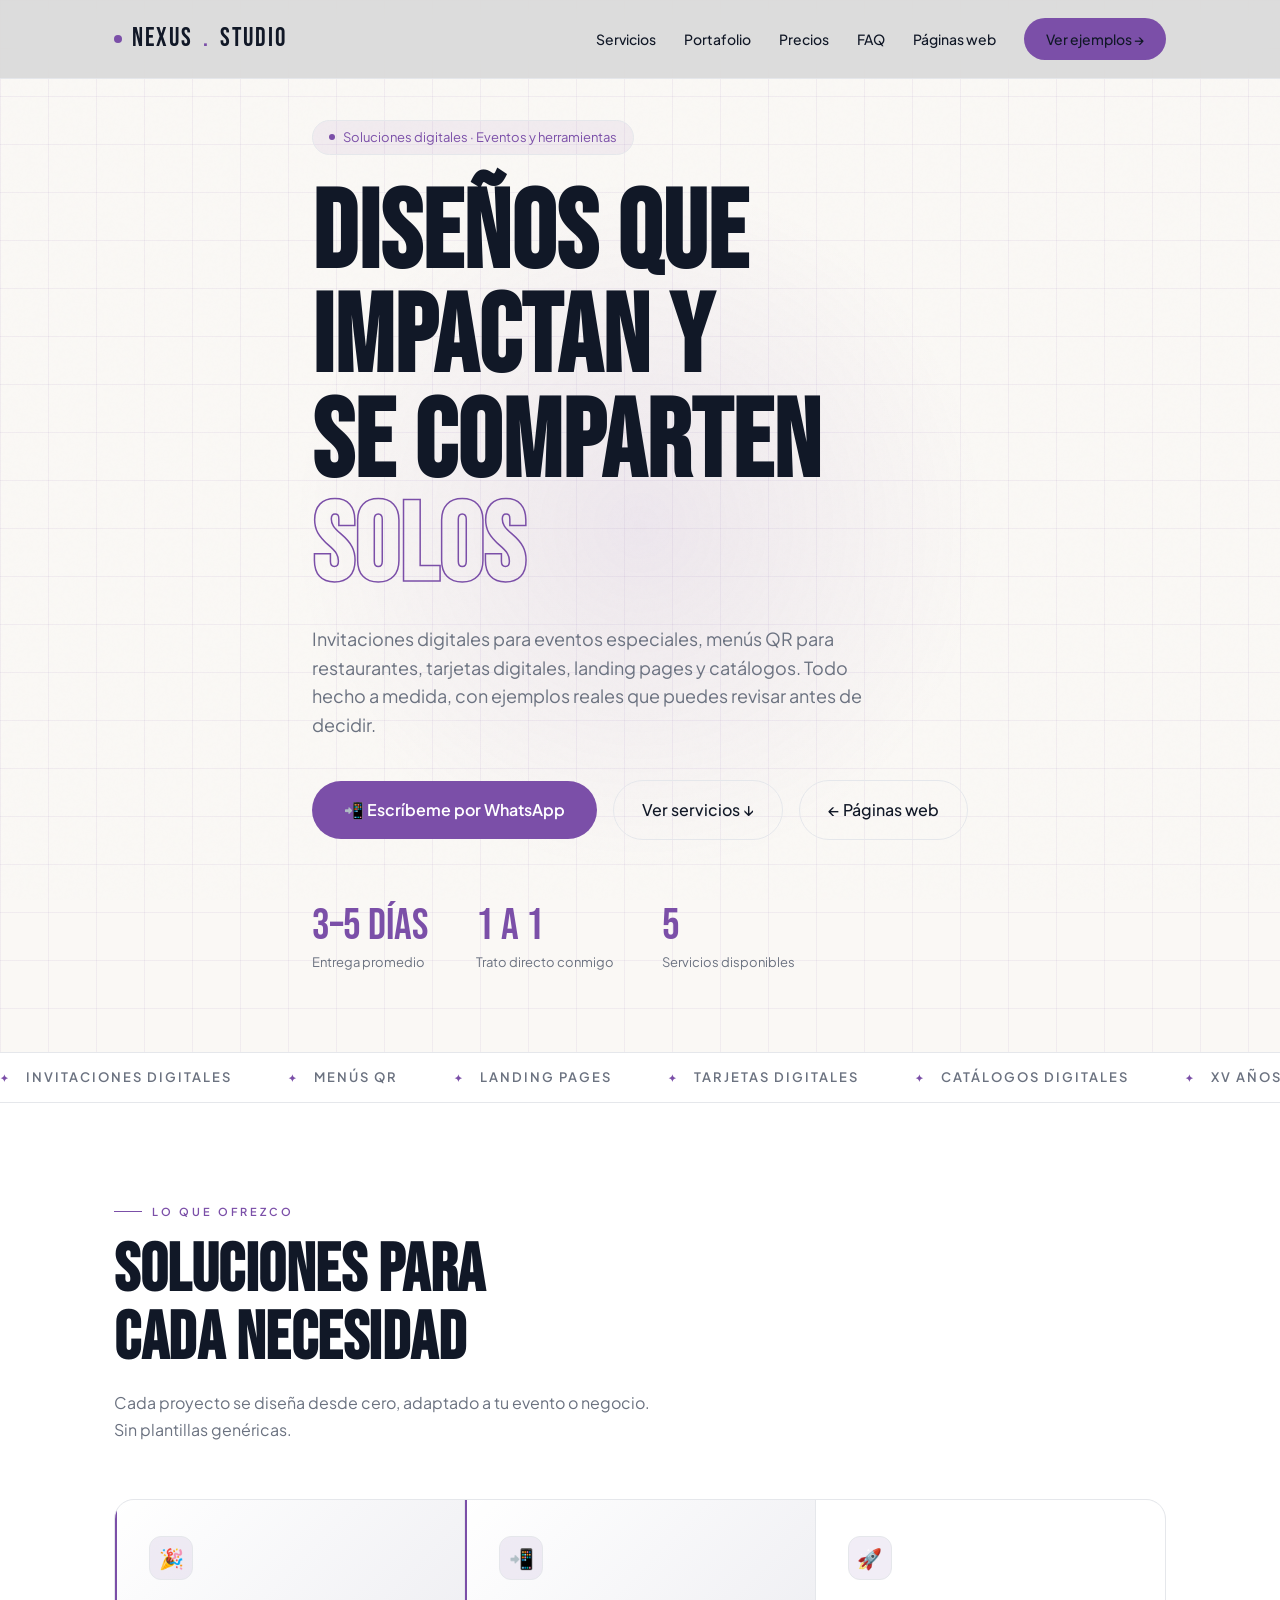
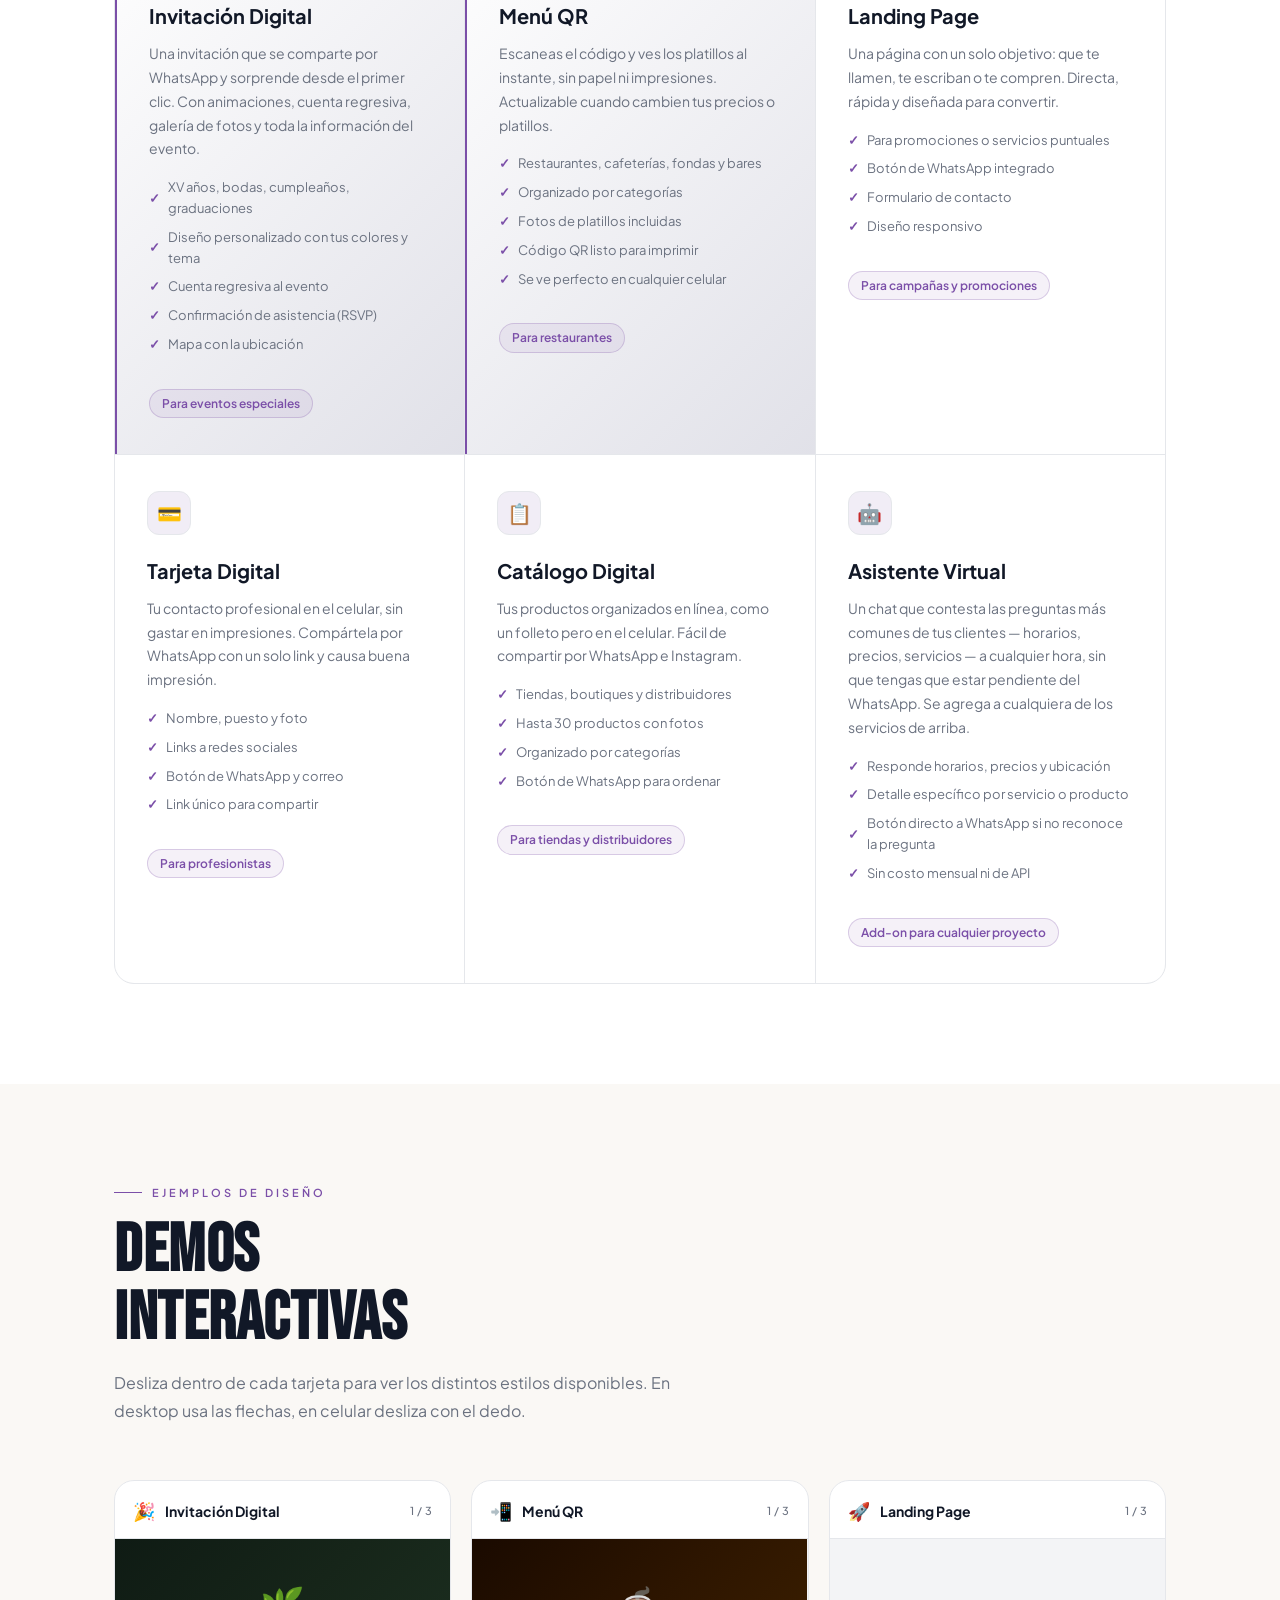
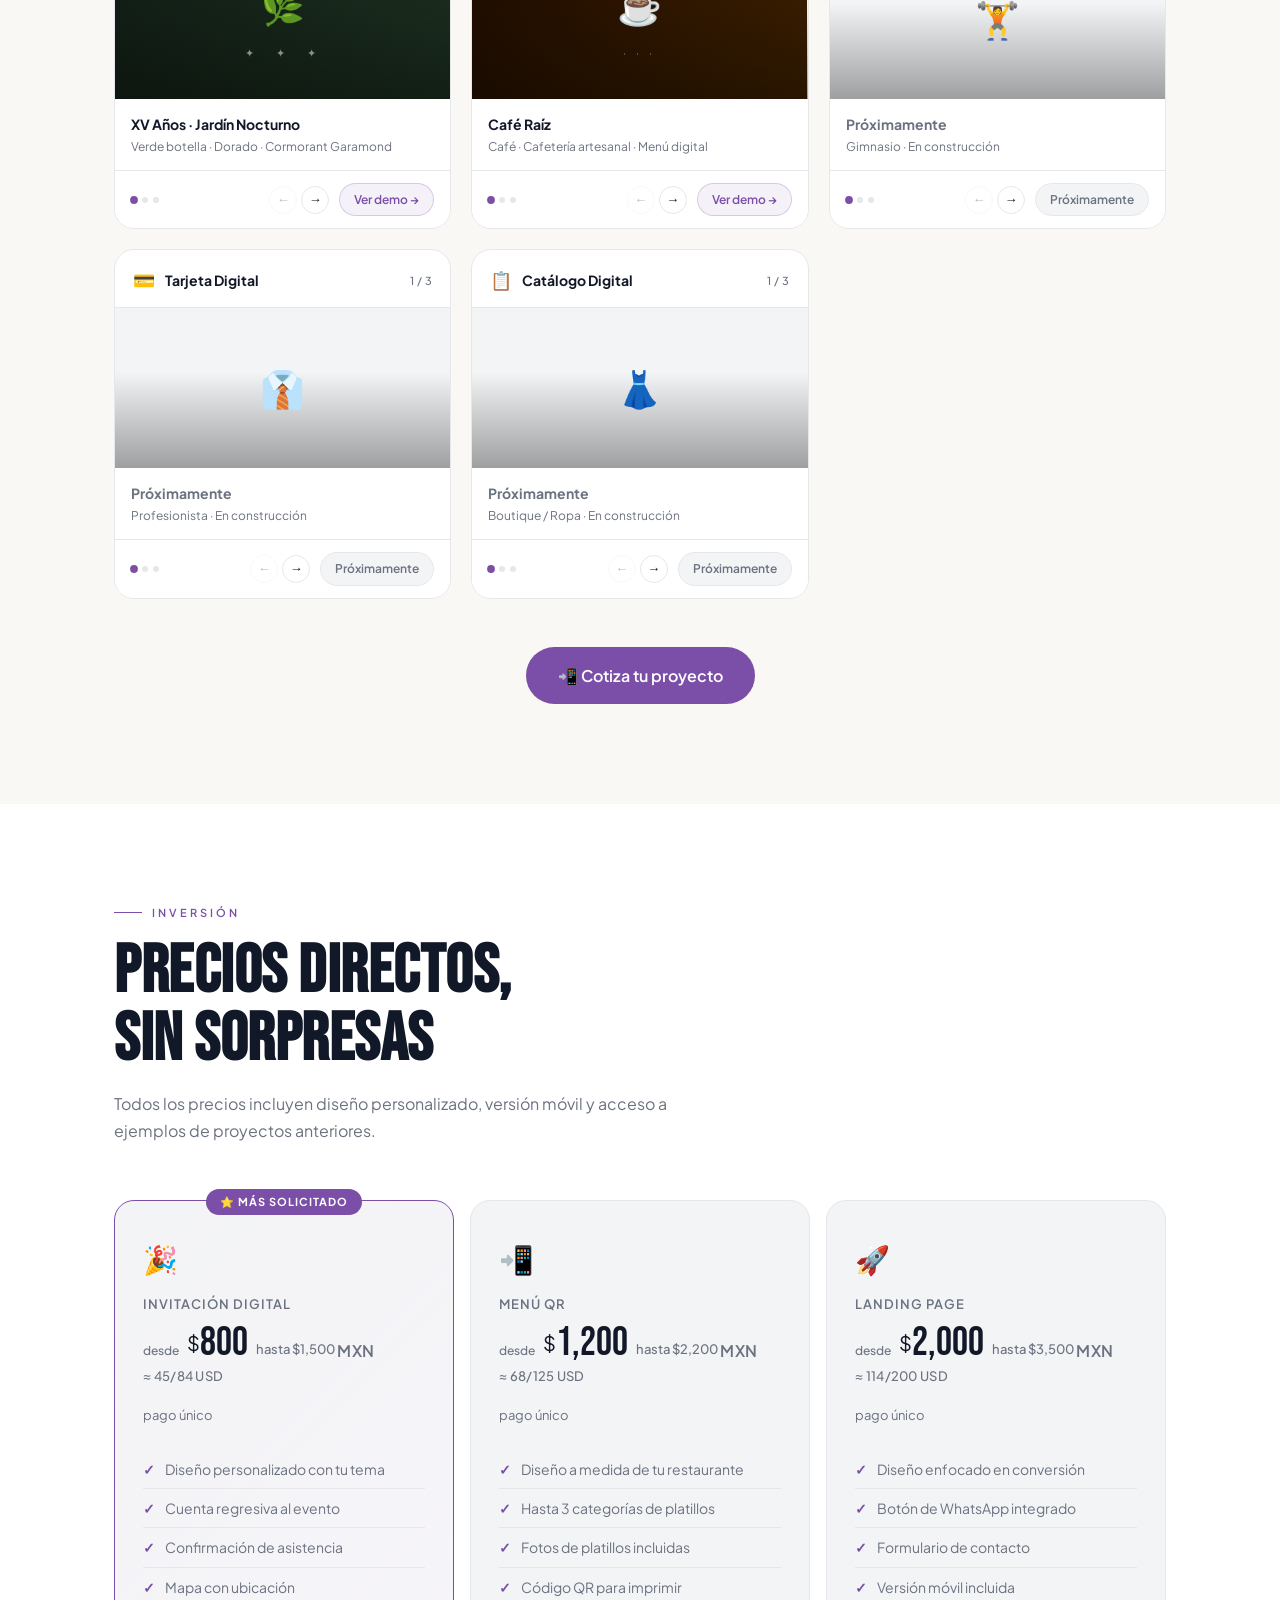
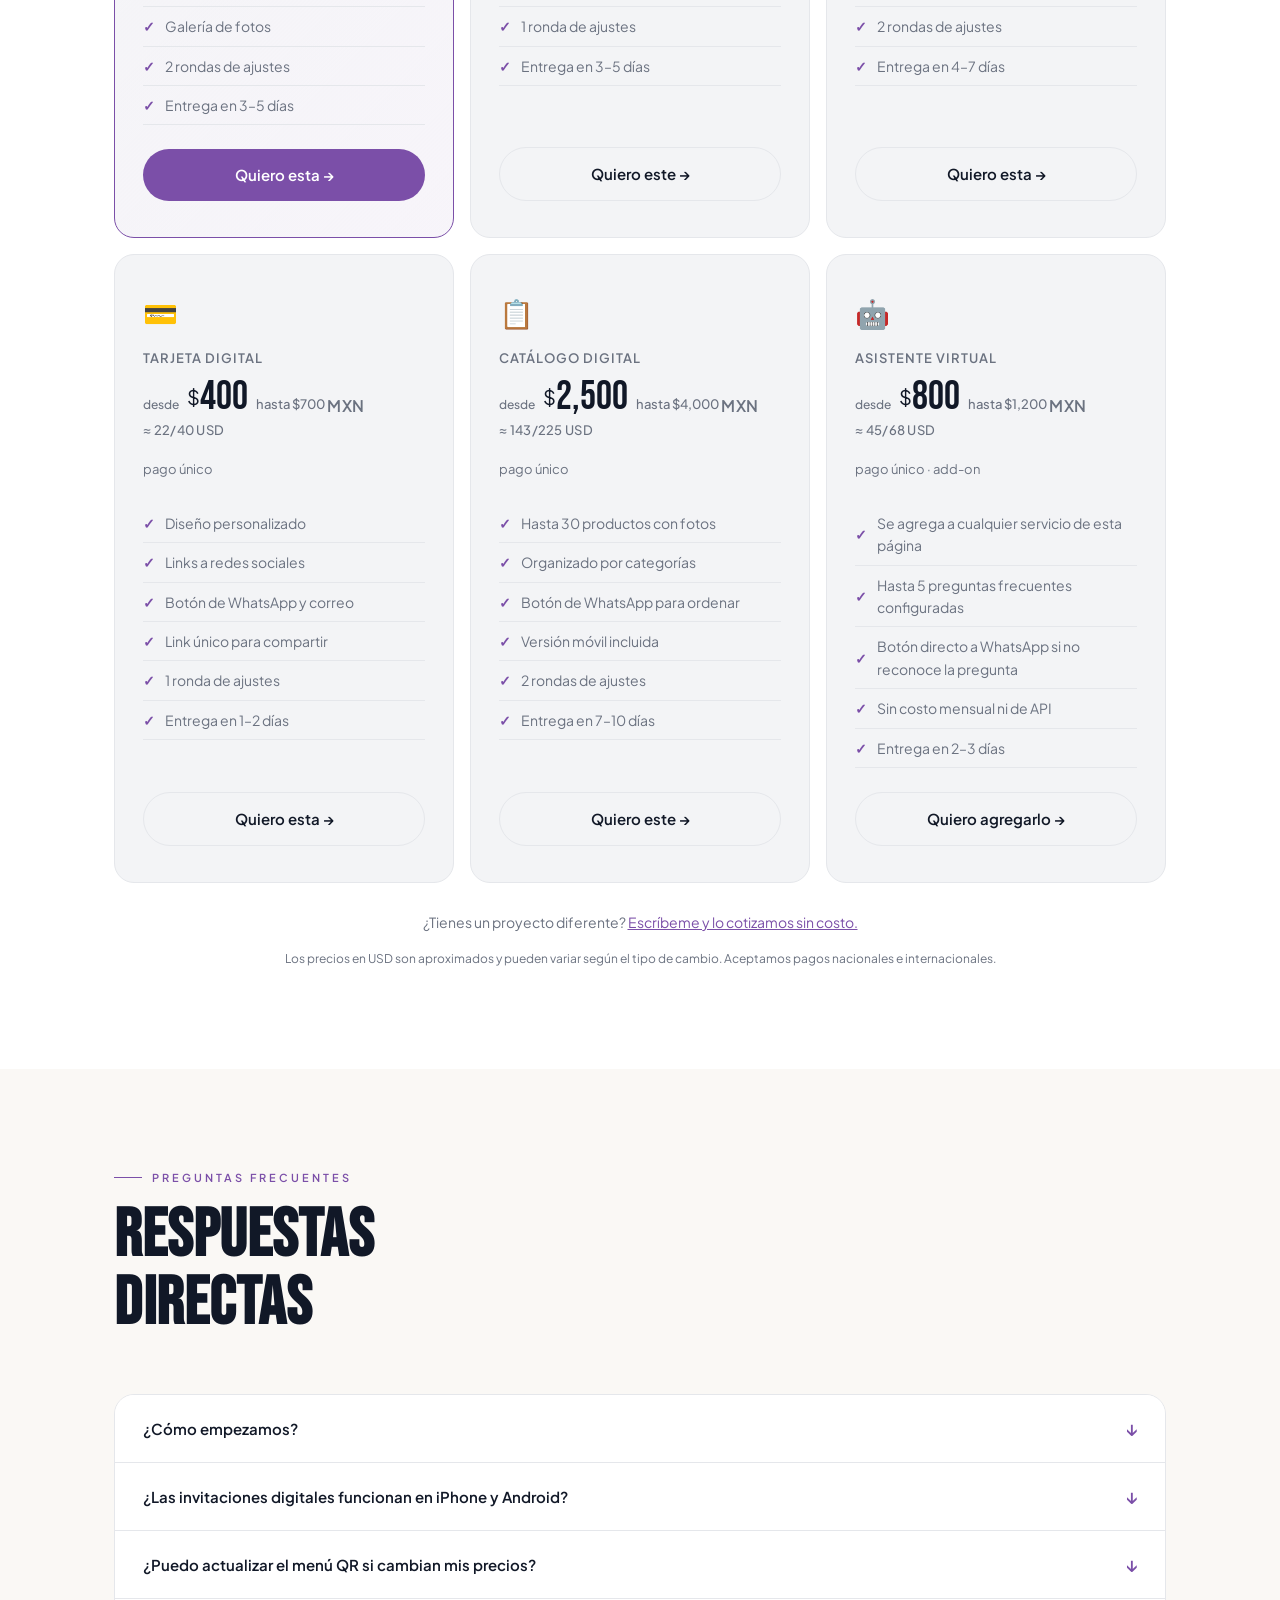
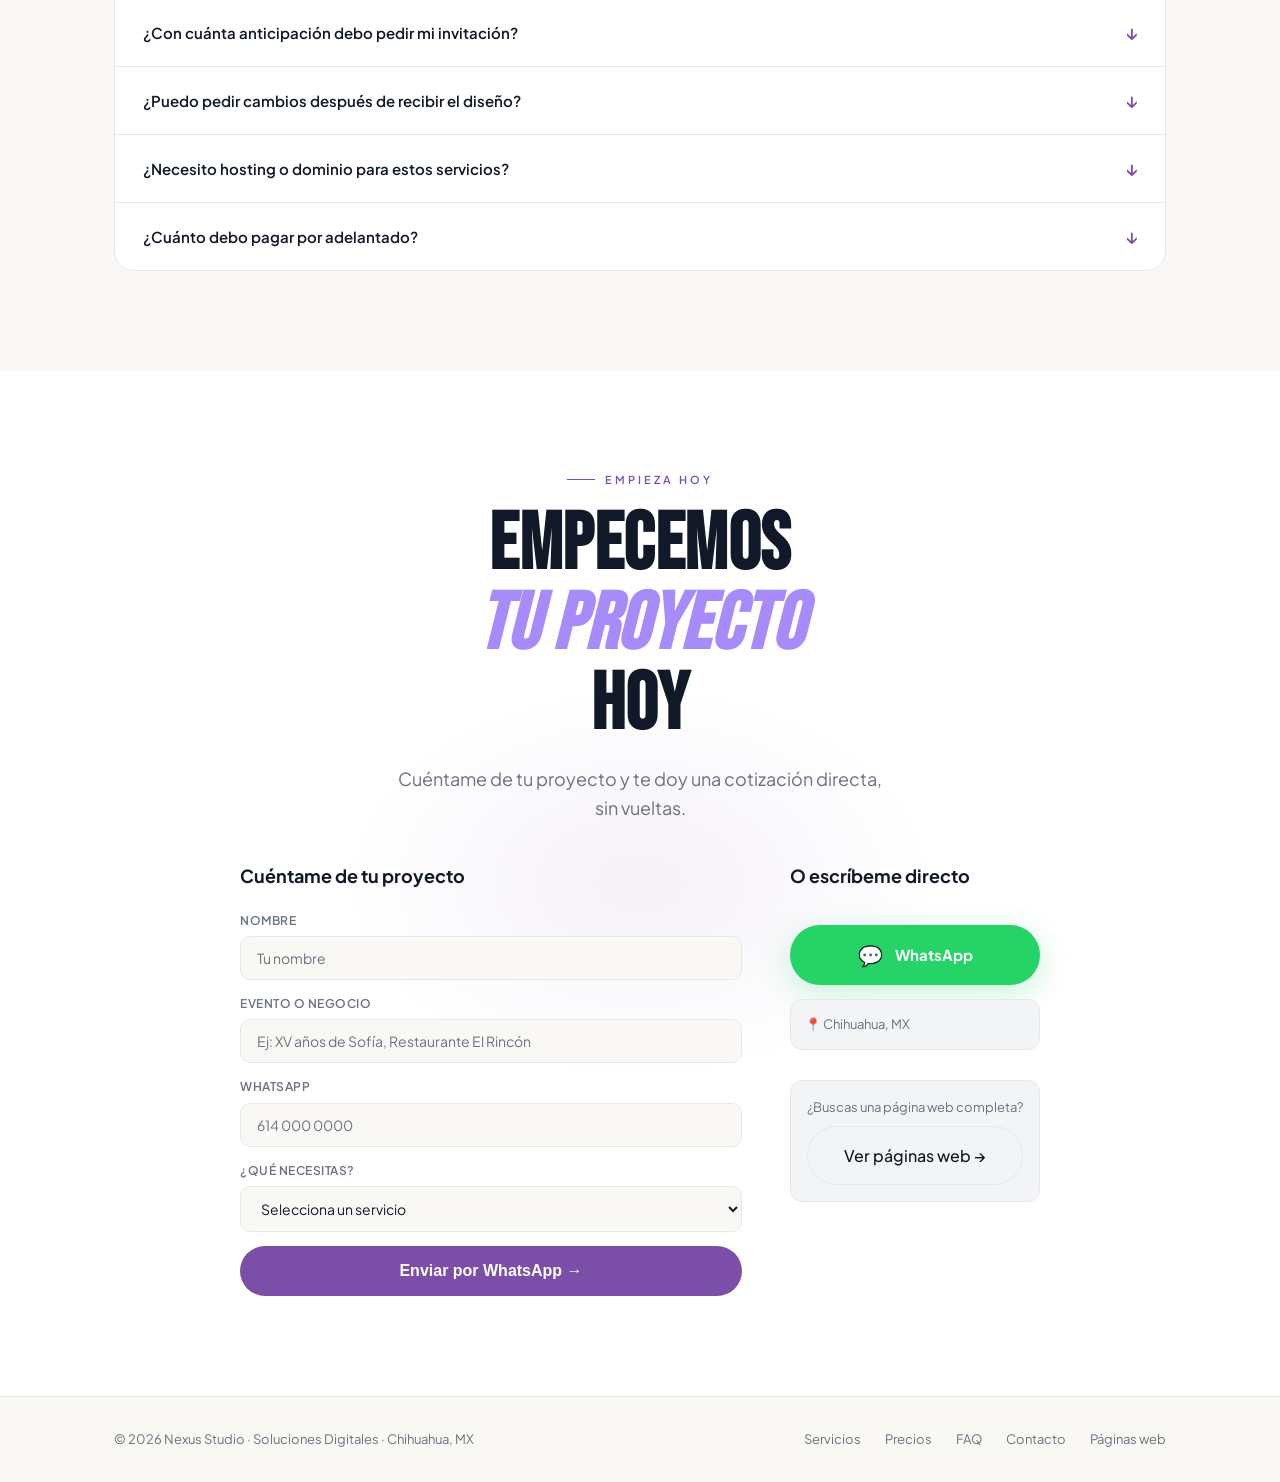
==== commit f0b7da1a: "actualización de sistema(borrado de "demo gratis")" ====
--- a/servicios/index-servicios.html
+++ b/servicios/index-servicios.html
@@ -1,813 +1,1229 @@
-<!DOCTYPE html>
+<!doctype html>
 <html lang="es">
-<head>
-  <meta charset="UTF-8"/>
-  <meta name="viewport" content="width=device-width, initial-scale=1.0"/>
-  <title>Nexus Studio | Invitaciones, Menús QR y Más</title>
-  <link rel="preconnect" href="https://fonts.googleapis.com"/>
-  <link rel="preconnect" href="https://fonts.gstatic.com" crossorigin/>
-  <link href="https://fonts.googleapis.com/css2?family=Bebas+Neue&family=Plus+Jakarta+Sans:wght@300;400;500;600;700&display=swap" rel="stylesheet"/>
-  <link rel="stylesheet" href="../style-NEXUS-STUDIO.css"/>
-</head>
-<body>
-
-<!-- NAV -->
-<nav>
-  <div class="container">
-    <a href="../index.html" class="logo">
-      <span class="logo-dot"></span>
-      NEXUS<span style="color:var(--purple)">.</span>STUDIO
-    </a>
-    <div class="nav-links">
-      <a href="#servicios">Servicios</a>
-      <a href="#portafolio">Portafolio</a>
-      <a href="#precios">Precios</a>
-      <a href="#faq">FAQ</a>
-      <a href="../index.html">Páginas web</a>
-      <a href="#contacto" class="nav-cta">Demo gratis →</a>
-    </div>
-    <button class="nav-toggle" id="navToggle" aria-label="Abrir menú">
-      <span></span><span></span><span></span>
-    </button>
-  </div>
-  <div class="nav-mobile" id="navMobile">
-    <a href="#servicios" class="nav-mobile-link">Servicios</a>
-    <a href="#portafolio" class="nav-mobile-link">Portafolio</a>
-    <a href="#precios" class="nav-mobile-link">Precios</a>
-    <a href="#faq" class="nav-mobile-link">FAQ</a>
-    <a href="../index.html" class="nav-mobile-link">Páginas web</a>
-    <a href="#contacto" class="nav-mobile-link nav-mobile-cta">Demo gratis →</a>
-  </div>
-</nav>
-
-<!-- HERO -->
-<section id="hero">
-  <div class="grid-bg"></div>
-  <div class="hero-glow"></div>
-  <div class="container">
-    <div class="hero-inner">
-      <div class="hero-badge"><span></span> Soluciones digitales · Eventos y herramientas</div>
-      <h1>DISEÑOS QUE<br/>IMPACTAN Y<br/>SE COMPARTEN<br/><em>SOLOS</em></h1>
-      <p class="hero-sub">Invitaciones digitales para eventos especiales, menús QR para restaurantes, tarjetas digitales, landing pages y catálogos. Todo hecho a medida, con demo gratis antes de pagar.</p>
-      <div class="hero-actions">
-        <a href="https://wa.me/526143771797?text=Hola%20Nexus%20Studio%2C%20quiero%20mi%20demo%20gratis%20%F0%9F%9A%80" class="btn-primary" target="_blank">
-          📲 Quiero mi demo gratis
+  <head>
+    <meta charset="UTF-8" />
+    <meta name="viewport" content="width=device-width, initial-scale=1.0" />
+    <title>Nexus Studio | Invitaciones, Menús QR y Más</title>
+    <link rel="preconnect" href="https://fonts.googleapis.com" />
+    <link rel="preconnect" href="https://fonts.gstatic.com" crossorigin />
+    <link
+      href="https://fonts.googleapis.com/css2?family=Bebas+Neue&family=Plus+Jakarta+Sans:wght@300;400;500;600;700&display=swap"
+      rel="stylesheet"
+    />
+    <link rel="stylesheet" href="../style-NEXUS-STUDIO.css" />
+  </head>
+  <body>
+    <!-- NAV -->
+    <nav>
+      <div class="container">
+        <a href="../index.html" class="logo">
+          <span class="logo-dot"></span>
+          NEXUS<span style="color: var(--purple)">.</span>STUDIO
         </a>
-        <a href="#servicios" class="btn-ghost">Ver servicios ↓</a>
-        <a href="../index.html" class="btn-ghost">← Páginas web</a>
+        <div class="nav-links">
+          <a href="#servicios">Servicios</a>
+          <a href="#portafolio">Portafolio</a>
+          <a href="#precios">Precios</a>
+          <a href="#faq">FAQ</a>
+          <a href="../index.html">Páginas web</a>
+          <a href="#portafolio" class="nav-cta">Ver ejemplos →</a>
+        </div>
+        <button class="nav-toggle" id="navToggle" aria-label="Abrir menú">
+          <span></span><span></span><span></span>
+        </button>
       </div>
-      <div class="hero-stats">
-        <div>
-          <div class="stat-num">$0</div>
-          <div class="stat-label">Demo antes de pagar</div>
-        </div>
-        <div>
-          <div class="stat-num">1 a 1</div>
-          <div class="stat-label">Trato directo conmigo</div>
-        </div>
-        <div>
-          <div class="stat-num">5</div>
-          <div class="stat-label">Servicios disponibles</div>
+      <div class="nav-mobile" id="navMobile">
+        <a href="#servicios" class="nav-mobile-link">Servicios</a>
+        <a href="#portafolio" class="nav-mobile-link">Portafolio</a>
+        <a href="#precios" class="nav-mobile-link">Precios</a>
+        <a href="#faq" class="nav-mobile-link">FAQ</a>
+        <a href="../index.html" class="nav-mobile-link">Páginas web</a>
+        <a href="#portafolio" class="nav-mobile-link nav-mobile-cta"
+          >Ver ejemplos →</a
+        >
+      </div>
+    </nav>
+
+    <!-- HERO -->
+    <section id="hero">
+      <div class="grid-bg"></div>
+      <div class="hero-glow"></div>
+      <div class="container">
+        <div class="hero-inner">
+          <div class="hero-badge">
+            <span></span> Soluciones digitales · Eventos y herramientas
+          </div>
+          <h1>
+            DISEÑOS QUE<br />IMPACTAN Y<br />SE COMPARTEN<br /><em>SOLOS</em>
+          </h1>
+          <p class="hero-sub">
+            Invitaciones digitales para eventos especiales, menús QR para
+            restaurantes, tarjetas digitales, landing pages y catálogos. Todo
+            hecho a medida, con ejemplos reales que puedes revisar antes de
+            decidir.
+          </p>
+          <div class="hero-actions">
+            <a
+              href="https://wa.me/526143771797?text=Hola%20Nexus%20Studio%2C%20me%20interesa%20un%20proyecto"
+              class="btn-primary"
+              target="_blank"
+            >
+              📲 Escríbeme por WhatsApp
+            </a>
+            <a href="#servicios" class="btn-ghost">Ver servicios ↓</a>
+            <a href="../index.html" class="btn-ghost">← Páginas web</a>
+          </div>
+          <div class="hero-stats">
+            <div>
+              <div class="stat-num">3–5 días</div>
+              <div class="stat-label">Entrega promedio</div>
+            </div>
+            <div>
+              <div class="stat-num">1 a 1</div>
+              <div class="stat-label">Trato directo conmigo</div>
+            </div>
+            <div>
+              <div class="stat-num">5</div>
+              <div class="stat-label">Servicios disponibles</div>
+            </div>
+          </div>
         </div>
       </div>
+    </section>
+
+    <!-- MARQUEE -->
+    <div class="marquee-wrap">
+      <div class="marquee-track">
+        <span>Invitaciones Digitales</span>
+        <span>Menús QR</span>
+        <span>Landing Pages</span>
+        <span>Tarjetas Digitales</span>
+        <span>Catálogos Digitales</span>
+        <span>XV Años</span>
+        <span>Bodas</span>
+        <span>Restaurantes</span>
+        <span>Invitaciones Digitales</span>
+        <span>Menús QR</span>
+        <span>Landing Pages</span>
+        <span>Tarjetas Digitales</span>
+        <span>Catálogos Digitales</span>
+        <span>XV Años</span>
+        <span>Bodas</span>
+        <span>Restaurantes</span>
+      </div>
     </div>
-  </div>
-</section>
-
-<!-- MARQUEE -->
-<div class="marquee-wrap">
-  <div class="marquee-track">
-    <span>Invitaciones Digitales</span>
-    <span>Menús QR</span>
-    <span>Landing Pages</span>
-    <span>Tarjetas Digitales</span>
-    <span>Catálogos Digitales</span>
-    <span>XV Años</span>
-    <span>Bodas</span>
-    <span>Restaurantes</span>
-    <span>Invitaciones Digitales</span>
-    <span>Menús QR</span>
-    <span>Landing Pages</span>
-    <span>Tarjetas Digitales</span>
-    <span>Catálogos Digitales</span>
-    <span>XV Años</span>
-    <span>Bodas</span>
-    <span>Restaurantes</span>
-  </div>
-</div>
-
-<!-- SERVICIOS -->
-<section id="servicios">
-  <div class="container">
-    <div class="reveal">
-      <div class="section-label">Lo que ofrezco</div>
-      <h2>SOLUCIONES PARA<br/>CADA NECESIDAD</h2>
-      <p class="section-intro">Cada proyecto se diseña desde cero, adaptado a tu evento o negocio. Sin plantillas genéricas.</p>
-    </div>
-    <div class="services-grid reveal">
-
-      <div class="service-card service-card--featured">
-        <div class="service-icon">🎉</div>
-        <h3>Invitación Digital</h3>
-        <p>Una invitación que se comparte por WhatsApp y sorprende desde el primer clic. Con animaciones, cuenta regresiva, galería de fotos y toda la información del evento.</p>
-        <div class="service-details">
-          <div class="service-detail-item"><span>✓</span> XV años, bodas, cumpleaños, graduaciones</div>
-          <div class="service-detail-item"><span>✓</span> Diseño personalizado con tus colores y tema</div>
-          <div class="service-detail-item"><span>✓</span> Cuenta regresiva al evento</div>
-          <div class="service-detail-item"><span>✓</span> Confirmación de asistencia (RSVP)</div>
-          <div class="service-detail-item"><span>✓</span> Mapa con la ubicación</div>
+
+    <!-- SERVICIOS -->
+    <section id="servicios">
+      <div class="container">
+        <div class="reveal">
+          <div class="section-label">Lo que ofrezco</div>
+          <h2>SOLUCIONES PARA<br />CADA NECESIDAD</h2>
+          <p class="section-intro">
+            Cada proyecto se diseña desde cero, adaptado a tu evento o negocio.
+            Sin plantillas genéricas.
+          </p>
         </div>
-        <span class="service-tag">Para eventos especiales</span>
-      </div>
-
-      <div class="service-card service-card--featured">
-        <div class="service-icon">📲</div>
-        <h3>Menú QR</h3>
-        <p>Escaneas el código y ves los platillos al instante, sin papel ni impresiones. Actualizable cuando cambien tus precios o platillos.</p>
-        <div class="service-details">
-          <div class="service-detail-item"><span>✓</span> Restaurantes, cafeterías, fondas y bares</div>
-          <div class="service-detail-item"><span>✓</span> Organizado por categorías</div>
-          <div class="service-detail-item"><span>✓</span> Fotos de platillos incluidas</div>
-          <div class="service-detail-item"><span>✓</span> Código QR listo para imprimir</div>
-          <div class="service-detail-item"><span>✓</span> Se ve perfecto en cualquier celular</div>
-        </div>
-        <span class="service-tag">Para restaurantes</span>
-      </div>
-
-      <div class="service-card">
-        <div class="service-icon">🚀</div>
-        <h3>Landing Page</h3>
-        <p>Una página con un solo objetivo: que te llamen, te escriban o te compren. Directa, rápida y diseñada para convertir.</p>
-        <div class="service-details">
-          <div class="service-detail-item"><span>✓</span> Para promociones o servicios puntuales</div>
-          <div class="service-detail-item"><span>✓</span> Botón de WhatsApp integrado</div>
-          <div class="service-detail-item"><span>✓</span> Formulario de contacto</div>
-          <div class="service-detail-item"><span>✓</span> Diseño responsivo</div>
-        </div>
-        <span class="service-tag">Para campañas y promociones</span>
-      </div>
-
-      <div class="service-card">
-        <div class="service-icon">💳</div>
-        <h3>Tarjeta Digital</h3>
-        <p>Tu contacto profesional en el celular, sin gastar en impresiones. Compártela por WhatsApp con un solo link y causa buena impresión.</p>
-        <div class="service-details">
-          <div class="service-detail-item"><span>✓</span> Nombre, puesto y foto</div>
-          <div class="service-detail-item"><span>✓</span> Links a redes sociales</div>
-          <div class="service-detail-item"><span>✓</span> Botón de WhatsApp y correo</div>
-          <div class="service-detail-item"><span>✓</span> Link único para compartir</div>
-        </div>
-        <span class="service-tag">Para profesionistas</span>
-      </div>
-
-      <div class="service-card">
-        <div class="service-icon">📋</div>
-        <h3>Catálogo Digital</h3>
-        <p>Tus productos organizados en línea, como un folleto pero en el celular. Fácil de compartir por WhatsApp e Instagram.</p>
-        <div class="service-details">
-          <div class="service-detail-item"><span>✓</span> Tiendas, boutiques y distribuidores</div>
-          <div class="service-detail-item"><span>✓</span> Hasta 30 productos con fotos</div>
-          <div class="service-detail-item"><span>✓</span> Organizado por categorías</div>
-          <div class="service-detail-item"><span>✓</span> Botón de WhatsApp para ordenar</div>
-        </div>
-        <span class="service-tag">Para tiendas y distribuidores</span>
-      </div>
-
-      <div class="service-card">
-        <div class="service-icon">🤖</div>
-        <h3>Asistente Virtual</h3>
-        <p>Un chat que contesta las preguntas más comunes de tus clientes — horarios, precios, servicios — a cualquier hora, sin que tengas que estar pendiente del WhatsApp. Se agrega a cualquiera de los servicios de arriba.</p>
-        <div class="service-details">
-          <div class="service-detail-item"><span>✓</span> Responde horarios, precios y ubicación</div>
-          <div class="service-detail-item"><span>✓</span> Detalle específico por servicio o producto</div>
-          <div class="service-detail-item"><span>✓</span> Botón directo a WhatsApp si no reconoce la pregunta</div>
-          <div class="service-detail-item"><span>✓</span> Sin costo mensual ni de API</div>
-        </div>
-        <span class="service-tag">Add-on para cualquier proyecto</span>
-      </div>
-
-    </div>
-  </div>
-</section>
-
-<!-- PORTAFOLIO CON SLIDER -->
-<section id="portafolio">
-  <div class="container">
-    <div class="reveal">
-      <div class="section-label">Ejemplos de diseño</div>
-      <h2>DEMOS<br/>INTERACTIVAS</h2>
-      <p class="section-intro">Desliza dentro de cada tarjeta para ver los distintos estilos disponibles. En desktop usa las flechas, en celular desliza con el dedo.</p>
-    </div>
-
-    <div class="demo-cards-grid reveal">
-
-      <!-- INVITACIÓN DIGITAL: 2 demos reales + 1 próximamente -->
-      <div class="demo-card">
-        <div class="demo-card-header">
-          <span class="demo-card-icon">🎉</span>
-          <span class="demo-card-service">Invitación Digital</span>
-          <span class="demo-card-count"><span class="demo-current">1</span> / 3</span>
-        </div>
-        <div class="demo-slider" data-slider>
-          <!-- Slide 1 -->
-          <div class="demo-slide" data-url="SERVICIOS/Invitacion-Digital/Fiesta-XV/index.html">
-            <div class="demo-preview" style="background:linear-gradient(135deg,#0f1b14 0%,#162519 50%,#1c2f20 100%);">
-              <div class="demo-preview-icon">🌿</div>
-              <div class="demo-preview-stars">✦ &nbsp; ✦ &nbsp; ✦</div>
-            </div>
-            <div class="demo-slide-info">
-              <div class="demo-slide-name">XV Años · Jardín Nocturno</div>
-              <div class="demo-slide-desc">Verde botella · Dorado · Cormorant Garamond</div>
-            </div>
-          </div>
-          <!-- Slide 2 -->
-          <div class="demo-slide" data-url="SERVICIOS/Invitacion-Digital/BODA/index.html">
-            <div class="demo-preview" style="background:linear-gradient(135deg,#0a0f2e 0%,#0d1540 50%,#111a4a 100%);">
-              <div class="demo-preview-icon">🌙</div>
-              <div class="demo-preview-stars">✦ &nbsp; ✦ &nbsp; ✦</div>
-            </div>
-            <div class="demo-slide-info">
-              <div class="demo-slide-name">Boda · Celestial</div>
-              <div class="demo-slide-desc">Azul marino · Plata · Canvas de estrellas</div>
-            </div>
-          </div>
-          <!-- Slide 3: próximamente -->
-          <div class="demo-slide demo-slide--coming" data-url="">
-            <div class="demo-preview demo-preview--soon">
-              <div class="demo-preview-icon">✨</div>
-            </div>
-            <div class="demo-slide-info">
-              <div class="demo-slide-name">Próximamente</div>
-              <div class="demo-slide-desc">Nuevo tema en construcción</div>
-            </div>
-          </div>
-        </div>
-        <div class="demo-card-footer">
-          <div class="demo-dots"></div>
-          <div class="demo-arrows">
-            <button class="demo-arrow demo-arrow--prev" aria-label="Anterior">←</button>
-            <button class="demo-arrow demo-arrow--next" aria-label="Siguiente">→</button>
-          </div>
-          <a href="#" class="demo-open-btn" target="_blank">Ver demo →</a>
+        <div class="services-grid reveal">
+          <div class="service-card service-card--featured">
+            <div class="service-icon">🎉</div>
+            <h3>Invitación Digital</h3>
+            <p>
+              Una invitación que se comparte por WhatsApp y sorprende desde el
+              primer clic. Con animaciones, cuenta regresiva, galería de fotos y
+              toda la información del evento.
+            </p>
+            <div class="service-details">
+              <div class="service-detail-item">
+                <span>✓</span> XV años, bodas, cumpleaños, graduaciones
+              </div>
+              <div class="service-detail-item">
+                <span>✓</span> Diseño personalizado con tus colores y tema
+              </div>
+              <div class="service-detail-item">
+                <span>✓</span> Cuenta regresiva al evento
+              </div>
+              <div class="service-detail-item">
+                <span>✓</span> Confirmación de asistencia (RSVP)
+              </div>
+              <div class="service-detail-item">
+                <span>✓</span> Mapa con la ubicación
+              </div>
+            </div>
+            <span class="service-tag">Para eventos especiales</span>
+          </div>
+
+          <div class="service-card service-card--featured">
+            <div class="service-icon">📲</div>
+            <h3>Menú QR</h3>
+            <p>
+              Escaneas el código y ves los platillos al instante, sin papel ni
+              impresiones. Actualizable cuando cambien tus precios o platillos.
+            </p>
+            <div class="service-details">
+              <div class="service-detail-item">
+                <span>✓</span> Restaurantes, cafeterías, fondas y bares
+              </div>
+              <div class="service-detail-item">
+                <span>✓</span> Organizado por categorías
+              </div>
+              <div class="service-detail-item">
+                <span>✓</span> Fotos de platillos incluidas
+              </div>
+              <div class="service-detail-item">
+                <span>✓</span> Código QR listo para imprimir
+              </div>
+              <div class="service-detail-item">
+                <span>✓</span> Se ve perfecto en cualquier celular
+              </div>
+            </div>
+            <span class="service-tag">Para restaurantes</span>
+          </div>
+
+          <div class="service-card">
+            <div class="service-icon">🚀</div>
+            <h3>Landing Page</h3>
+            <p>
+              Una página con un solo objetivo: que te llamen, te escriban o te
+              compren. Directa, rápida y diseñada para convertir.
+            </p>
+            <div class="service-details">
+              <div class="service-detail-item">
+                <span>✓</span> Para promociones o servicios puntuales
+              </div>
+              <div class="service-detail-item">
+                <span>✓</span> Botón de WhatsApp integrado
+              </div>
+              <div class="service-detail-item">
+                <span>✓</span> Formulario de contacto
+              </div>
+              <div class="service-detail-item">
+                <span>✓</span> Diseño responsivo
+              </div>
+            </div>
+            <span class="service-tag">Para campañas y promociones</span>
+          </div>
+
+          <div class="service-card">
+            <div class="service-icon">💳</div>
+            <h3>Tarjeta Digital</h3>
+            <p>
+              Tu contacto profesional en el celular, sin gastar en impresiones.
+              Compártela por WhatsApp con un solo link y causa buena impresión.
+            </p>
+            <div class="service-details">
+              <div class="service-detail-item">
+                <span>✓</span> Nombre, puesto y foto
+              </div>
+              <div class="service-detail-item">
+                <span>✓</span> Links a redes sociales
+              </div>
+              <div class="service-detail-item">
+                <span>✓</span> Botón de WhatsApp y correo
+              </div>
+              <div class="service-detail-item">
+                <span>✓</span> Link único para compartir
+              </div>
+            </div>
+            <span class="service-tag">Para profesionistas</span>
+          </div>
+
+          <div class="service-card">
+            <div class="service-icon">📋</div>
+            <h3>Catálogo Digital</h3>
+            <p>
+              Tus productos organizados en línea, como un folleto pero en el
+              celular. Fácil de compartir por WhatsApp e Instagram.
+            </p>
+            <div class="service-details">
+              <div class="service-detail-item">
+                <span>✓</span> Tiendas, boutiques y distribuidores
+              </div>
+              <div class="service-detail-item">
+                <span>✓</span> Hasta 30 productos con fotos
+              </div>
+              <div class="service-detail-item">
+                <span>✓</span> Organizado por categorías
+              </div>
+              <div class="service-detail-item">
+                <span>✓</span> Botón de WhatsApp para ordenar
+              </div>
+            </div>
+            <span class="service-tag">Para tiendas y distribuidores</span>
+          </div>
+
+          <div class="service-card">
+            <div class="service-icon">🤖</div>
+            <h3>Asistente Virtual</h3>
+            <p>
+              Un chat que contesta las preguntas más comunes de tus clientes —
+              horarios, precios, servicios — a cualquier hora, sin que tengas
+              que estar pendiente del WhatsApp. Se agrega a cualquiera de los
+              servicios de arriba.
+            </p>
+            <div class="service-details">
+              <div class="service-detail-item">
+                <span>✓</span> Responde horarios, precios y ubicación
+              </div>
+              <div class="service-detail-item">
+                <span>✓</span> Detalle específico por servicio o producto
+              </div>
+              <div class="service-detail-item">
+                <span>✓</span> Botón directo a WhatsApp si no reconoce la
+                pregunta
+              </div>
+              <div class="service-detail-item">
+                <span>✓</span> Sin costo mensual ni de API
+              </div>
+            </div>
+            <span class="service-tag">Add-on para cualquier proyecto</span>
+          </div>
         </div>
       </div>
-
-      <!-- MENÚ QR: 1 demo real + 2 próximamente -->
-      <div class="demo-card">
-        <div class="demo-card-header">
-          <span class="demo-card-icon">📲</span>
-          <span class="demo-card-service">Menú QR</span>
-          <span class="demo-card-count"><span class="demo-current">1</span> / 3</span>
+    </section>
+
+    <!-- PORTAFOLIO CON SLIDER -->
+    <section id="portafolio">
+      <div class="container">
+        <div class="reveal">
+          <div class="section-label">Ejemplos de diseño</div>
+          <h2>DEMOS<br />INTERACTIVAS</h2>
+          <p class="section-intro">
+            Desliza dentro de cada tarjeta para ver los distintos estilos
+            disponibles. En desktop usa las flechas, en celular desliza con el
+            dedo.
+          </p>
         </div>
-        <div class="demo-slider" data-slider>
-          <!-- Slide 1 -->
-          <div class="demo-slide" data-url="SERVICIOS/Menu QR/index.html">
-            <div class="demo-preview" style="background:linear-gradient(135deg,#1a0a00 0%,#2d1500 50%,#3d2000 100%);">
-              <div class="demo-preview-icon">☕</div>
-              <div class="demo-preview-stars">· · ·</div>
-            </div>
-            <div class="demo-slide-info">
-              <div class="demo-slide-name">Café Raíz</div>
-              <div class="demo-slide-desc">Café · Cafetería artesanal · Menú digital</div>
-            </div>
-          </div>
-          <!-- Slides próximamente -->
-          <div class="demo-slide demo-slide--coming" data-url="">
-            <div class="demo-preview demo-preview--soon"><div class="demo-preview-icon">🍽️</div></div>
-            <div class="demo-slide-info"><div class="demo-slide-name">Próximamente</div><div class="demo-slide-desc">Restaurante · En construcción</div></div>
-          </div>
-          <div class="demo-slide demo-slide--coming" data-url="">
-            <div class="demo-preview demo-preview--soon"><div class="demo-preview-icon">🍹</div></div>
-            <div class="demo-slide-info"><div class="demo-slide-name">Próximamente</div><div class="demo-slide-desc">Bar / Cantina · En construcción</div></div>
+
+        <div class="demo-cards-grid reveal">
+          <!-- INVITACIÓN DIGITAL: 2 demos reales + 1 próximamente -->
+          <div class="demo-card">
+            <div class="demo-card-header">
+              <span class="demo-card-icon">🎉</span>
+              <span class="demo-card-service">Invitación Digital</span>
+              <span class="demo-card-count"
+                ><span class="demo-current">1</span> / 3</span
+              >
+            </div>
+            <div class="demo-slider" data-slider>
+              <!-- Slide 1 -->
+              <div
+                class="demo-slide"
+                data-url="SERVICIOS/Invitacion-Digital/Fiesta-XV/index.html"
+              >
+                <div
+                  class="demo-preview"
+                  style="
+                    background: linear-gradient(
+                      135deg,
+                      #0f1b14 0%,
+                      #162519 50%,
+                      #1c2f20 100%
+                    );
+                  "
+                >
+                  <div class="demo-preview-icon">🌿</div>
+                  <div class="demo-preview-stars">✦ &nbsp; ✦ &nbsp; ✦</div>
+                </div>
+                <div class="demo-slide-info">
+                  <div class="demo-slide-name">XV Años · Jardín Nocturno</div>
+                  <div class="demo-slide-desc">
+                    Verde botella · Dorado · Cormorant Garamond
+                  </div>
+                </div>
+              </div>
+              <!-- Slide 2 -->
+              <div
+                class="demo-slide"
+                data-url="SERVICIOS/Invitacion-Digital/BODA/index.html"
+              >
+                <div
+                  class="demo-preview"
+                  style="
+                    background: linear-gradient(
+                      135deg,
+                      #0a0f2e 0%,
+                      #0d1540 50%,
+                      #111a4a 100%
+                    );
+                  "
+                >
+                  <div class="demo-preview-icon">🌙</div>
+                  <div class="demo-preview-stars">✦ &nbsp; ✦ &nbsp; ✦</div>
+                </div>
+                <div class="demo-slide-info">
+                  <div class="demo-slide-name">Boda · Celestial</div>
+                  <div class="demo-slide-desc">
+                    Azul marino · Plata · Canvas de estrellas
+                  </div>
+                </div>
+              </div>
+              <!-- Slide 3: próximamente -->
+              <div class="demo-slide demo-slide--coming" data-url="">
+                <div class="demo-preview demo-preview--soon">
+                  <div class="demo-preview-icon">✨</div>
+                </div>
+                <div class="demo-slide-info">
+                  <div class="demo-slide-name">Próximamente</div>
+                  <div class="demo-slide-desc">Nuevo tema en construcción</div>
+                </div>
+              </div>
+            </div>
+            <div class="demo-card-footer">
+              <div class="demo-dots"></div>
+              <div class="demo-arrows">
+                <button
+                  class="demo-arrow demo-arrow--prev"
+                  aria-label="Anterior"
+                >
+                  ←
+                </button>
+                <button
+                  class="demo-arrow demo-arrow--next"
+                  aria-label="Siguiente"
+                >
+                  →
+                </button>
+              </div>
+              <a href="#" class="demo-open-btn" target="_blank">Ver demo →</a>
+            </div>
+          </div>
+
+          <!-- MENÚ QR: 1 demo real + 2 próximamente -->
+          <div class="demo-card">
+            <div class="demo-card-header">
+              <span class="demo-card-icon">📲</span>
+              <span class="demo-card-service">Menú QR</span>
+              <span class="demo-card-count"
+                ><span class="demo-current">1</span> / 3</span
+              >
+            </div>
+            <div class="demo-slider" data-slider>
+              <!-- Slide 1 -->
+              <div class="demo-slide" data-url="SERVICIOS/Menu QR/index.html">
+                <div
+                  class="demo-preview"
+                  style="
+                    background: linear-gradient(
+                      135deg,
+                      #1a0a00 0%,
+                      #2d1500 50%,
+                      #3d2000 100%
+                    );
+                  "
+                >
+                  <div class="demo-preview-icon">☕</div>
+                  <div class="demo-preview-stars">· · ·</div>
+                </div>
+                <div class="demo-slide-info">
+                  <div class="demo-slide-name">Café Raíz</div>
+                  <div class="demo-slide-desc">
+                    Café · Cafetería artesanal · Menú digital
+                  </div>
+                </div>
+              </div>
+              <!-- Slides próximamente -->
+              <div class="demo-slide demo-slide--coming" data-url="">
+                <div class="demo-preview demo-preview--soon">
+                  <div class="demo-preview-icon">🍽️</div>
+                </div>
+                <div class="demo-slide-info">
+                  <div class="demo-slide-name">Próximamente</div>
+                  <div class="demo-slide-desc">
+                    Restaurante · En construcción
+                  </div>
+                </div>
+              </div>
+              <div class="demo-slide demo-slide--coming" data-url="">
+                <div class="demo-preview demo-preview--soon">
+                  <div class="demo-preview-icon">🍹</div>
+                </div>
+                <div class="demo-slide-info">
+                  <div class="demo-slide-name">Próximamente</div>
+                  <div class="demo-slide-desc">
+                    Bar / Cantina · En construcción
+                  </div>
+                </div>
+              </div>
+            </div>
+            <div class="demo-card-footer">
+              <div class="demo-dots"></div>
+              <div class="demo-arrows">
+                <button
+                  class="demo-arrow demo-arrow--prev"
+                  aria-label="Anterior"
+                >
+                  ←
+                </button>
+                <button
+                  class="demo-arrow demo-arrow--next"
+                  aria-label="Siguiente"
+                >
+                  →
+                </button>
+              </div>
+              <a href="#" class="demo-open-btn" target="_blank">Ver demo →</a>
+            </div>
+          </div>
+
+          <!-- LANDING PAGE: próximamente -->
+          <div class="demo-card">
+            <div class="demo-card-header">
+              <span class="demo-card-icon">🚀</span>
+              <span class="demo-card-service">Landing Page</span>
+              <span class="demo-card-count"
+                ><span class="demo-current">1</span> / 3</span
+              >
+            </div>
+            <div class="demo-slider" data-slider>
+              <div class="demo-slide demo-slide--coming" data-url="">
+                <div class="demo-preview demo-preview--soon">
+                  <div class="demo-preview-icon">🏋️</div>
+                </div>
+                <div class="demo-slide-info">
+                  <div class="demo-slide-name">Próximamente</div>
+                  <div class="demo-slide-desc">Gimnasio · En construcción</div>
+                </div>
+              </div>
+              <div class="demo-slide demo-slide--coming" data-url="">
+                <div class="demo-preview demo-preview--soon">
+                  <div class="demo-preview-icon">🦷</div>
+                </div>
+                <div class="demo-slide-info">
+                  <div class="demo-slide-name">Próximamente</div>
+                  <div class="demo-slide-desc">
+                    Clínica dental · En construcción
+                  </div>
+                </div>
+              </div>
+              <div class="demo-slide demo-slide--coming" data-url="">
+                <div class="demo-preview demo-preview--soon">
+                  <div class="demo-preview-icon">✂️</div>
+                </div>
+                <div class="demo-slide-info">
+                  <div class="demo-slide-name">Próximamente</div>
+                  <div class="demo-slide-desc">Barbería · En construcción</div>
+                </div>
+              </div>
+            </div>
+            <div class="demo-card-footer">
+              <div class="demo-dots"></div>
+              <div class="demo-arrows">
+                <button
+                  class="demo-arrow demo-arrow--prev"
+                  aria-label="Anterior"
+                >
+                  ←
+                </button>
+                <button
+                  class="demo-arrow demo-arrow--next"
+                  aria-label="Siguiente"
+                >
+                  →
+                </button>
+              </div>
+              <a
+                href="#"
+                class="demo-open-btn demo-open-btn--disabled"
+                target="_blank"
+                >Próximamente</a
+              >
+            </div>
+          </div>
+
+          <!-- TARJETA DIGITAL: próximamente -->
+          <div class="demo-card">
+            <div class="demo-card-header">
+              <span class="demo-card-icon">💳</span>
+              <span class="demo-card-service">Tarjeta Digital</span>
+              <span class="demo-card-count"
+                ><span class="demo-current">1</span> / 3</span
+              >
+            </div>
+            <div class="demo-slider" data-slider>
+              <div class="demo-slide demo-slide--coming" data-url="">
+                <div class="demo-preview demo-preview--soon">
+                  <div class="demo-preview-icon">👔</div>
+                </div>
+                <div class="demo-slide-info">
+                  <div class="demo-slide-name">Próximamente</div>
+                  <div class="demo-slide-desc">
+                    Profesionista · En construcción
+                  </div>
+                </div>
+              </div>
+              <div class="demo-slide demo-slide--coming" data-url="">
+                <div class="demo-preview demo-preview--soon">
+                  <div class="demo-preview-icon">🏠</div>
+                </div>
+                <div class="demo-slide-info">
+                  <div class="demo-slide-name">Próximamente</div>
+                  <div class="demo-slide-desc">
+                    Agente inmobiliario · En construcción
+                  </div>
+                </div>
+              </div>
+              <div class="demo-slide demo-slide--coming" data-url="">
+                <div class="demo-preview demo-preview--soon">
+                  <div class="demo-preview-icon">🎨</div>
+                </div>
+                <div class="demo-slide-info">
+                  <div class="demo-slide-name">Próximamente</div>
+                  <div class="demo-slide-desc">
+                    Freelancer creativo · En construcción
+                  </div>
+                </div>
+              </div>
+            </div>
+            <div class="demo-card-footer">
+              <div class="demo-dots"></div>
+              <div class="demo-arrows">
+                <button
+                  class="demo-arrow demo-arrow--prev"
+                  aria-label="Anterior"
+                >
+                  ←
+                </button>
+                <button
+                  class="demo-arrow demo-arrow--next"
+                  aria-label="Siguiente"
+                >
+                  →
+                </button>
+              </div>
+              <a href="#" class="demo-open-btn demo-open-btn--disabled"
+                >Próximamente</a
+              >
+            </div>
+          </div>
+
+          <!-- CATÁLOGO DIGITAL: próximamente -->
+          <div class="demo-card">
+            <div class="demo-card-header">
+              <span class="demo-card-icon">📋</span>
+              <span class="demo-card-service">Catálogo Digital</span>
+              <span class="demo-card-count"
+                ><span class="demo-current">1</span> / 3</span
+              >
+            </div>
+            <div class="demo-slider" data-slider>
+              <div class="demo-slide demo-slide--coming" data-url="">
+                <div class="demo-preview demo-preview--soon">
+                  <div class="demo-preview-icon">👗</div>
+                </div>
+                <div class="demo-slide-info">
+                  <div class="demo-slide-name">Próximamente</div>
+                  <div class="demo-slide-desc">
+                    Boutique / Ropa · En construcción
+                  </div>
+                </div>
+              </div>
+              <div class="demo-slide demo-slide--coming" data-url="">
+                <div class="demo-preview demo-preview--soon">
+                  <div class="demo-preview-icon">🛋️</div>
+                </div>
+                <div class="demo-slide-info">
+                  <div class="demo-slide-name">Próximamente</div>
+                  <div class="demo-slide-desc">Mueblería · En construcción</div>
+                </div>
+              </div>
+              <div class="demo-slide demo-slide--coming" data-url="">
+                <div class="demo-preview demo-preview--soon">
+                  <div class="demo-preview-icon">🌿</div>
+                </div>
+                <div class="demo-slide-info">
+                  <div class="demo-slide-name">Próximamente</div>
+                  <div class="demo-slide-desc">
+                    Productos naturales · En construcción
+                  </div>
+                </div>
+              </div>
+            </div>
+            <div class="demo-card-footer">
+              <div class="demo-dots"></div>
+              <div class="demo-arrows">
+                <button
+                  class="demo-arrow demo-arrow--prev"
+                  aria-label="Anterior"
+                >
+                  ←
+                </button>
+                <button
+                  class="demo-arrow demo-arrow--next"
+                  aria-label="Siguiente"
+                >
+                  →
+                </button>
+              </div>
+              <a href="#" class="demo-open-btn demo-open-btn--disabled"
+                >Próximamente</a
+              >
+            </div>
           </div>
         </div>
-        <div class="demo-card-footer">
-          <div class="demo-dots"></div>
-          <div class="demo-arrows">
-            <button class="demo-arrow demo-arrow--prev" aria-label="Anterior">←</button>
-            <button class="demo-arrow demo-arrow--next" aria-label="Siguiente">→</button>
-          </div>
-          <a href="#" class="demo-open-btn" target="_blank">Ver demo →</a>
+        <!-- /demo-cards-grid -->
+
+        <div class="reveal" style="text-align: center; margin-top: 48px">
+          <a
+            href="https://wa.me/526143771797?text=Hola%20Nexus%20Studio%2C%20vi%20los%20ejemplos%20y%20quiero%20cotizar%20mi%20proyecto"
+            class="btn-primary"
+            target="_blank"
+          >
+            📲 Cotiza tu proyecto
+          </a>
         </div>
       </div>
-
-      <!-- LANDING PAGE: próximamente -->
-      <div class="demo-card">
-        <div class="demo-card-header">
-          <span class="demo-card-icon">🚀</span>
-          <span class="demo-card-service">Landing Page</span>
-          <span class="demo-card-count"><span class="demo-current">1</span> / 3</span>
+    </section>
+
+    <!-- PRECIOS -->
+    <section id="precios">
+      <div class="container">
+        <div class="reveal">
+          <div class="section-label">Inversión</div>
+          <h2>PRECIOS DIRECTOS,<br />SIN SORPRESAS</h2>
+          <p class="section-intro">
+            Todos los precios incluyen diseño personalizado, versión móvil y
+            acceso a ejemplos de proyectos anteriores.
+          </p>
         </div>
-        <div class="demo-slider" data-slider>
-          <div class="demo-slide demo-slide--coming" data-url="">
-            <div class="demo-preview demo-preview--soon"><div class="demo-preview-icon">🏋️</div></div>
-            <div class="demo-slide-info"><div class="demo-slide-name">Próximamente</div><div class="demo-slide-desc">Gimnasio · En construcción</div></div>
-          </div>
-          <div class="demo-slide demo-slide--coming" data-url="">
-            <div class="demo-preview demo-preview--soon"><div class="demo-preview-icon">🦷</div></div>
-            <div class="demo-slide-info"><div class="demo-slide-name">Próximamente</div><div class="demo-slide-desc">Clínica dental · En construcción</div></div>
-          </div>
-          <div class="demo-slide demo-slide--coming" data-url="">
-            <div class="demo-preview demo-preview--soon"><div class="demo-preview-icon">✂️</div></div>
-            <div class="demo-slide-info"><div class="demo-slide-name">Próximamente</div><div class="demo-slide-desc">Barbería · En construcción</div></div>
+
+        <div class="pricing-grid-servicios reveal">
+          <!-- INVITACIÓN DIGITAL -->
+          <div class="price-card-servicio featured-servicio">
+            <div class="featured-servicio-badge">⭐ MÁS SOLICITADO</div>
+            <div class="price-servicio-icon">🎉</div>
+            <div class="price-plan">Invitación Digital</div>
+            <div class="price-range">
+              <span class="price-from">desde</span>
+              <div class="price-amount"><sup>$</sup>800</div>
+              <span class="price-to"
+                >hasta $1,500 <span class="price-currency">MXN</span></span
+              >
+            </div>
+            <div class="price-usd">≈ 45/84 USD</div>
+            <div class="price-period">pago único</div>
+            <ul class="price-features">
+              <li>Diseño personalizado con tu tema</li>
+              <li>Cuenta regresiva al evento</li>
+              <li>Confirmación de asistencia</li>
+              <li>Mapa con ubicación</li>
+              <li>Galería de fotos</li>
+              <li>2 rondas de ajustes</li>
+              <li>Entrega en 3–5 días</li>
+            </ul>
+            <a
+              href="https://wa.me/526143771797?text=Hola%20Nexus%20Studio%2C%20me%20interesa%20una%20invitaci%C3%B3n%20digital"
+              class="price-cta featured-cta"
+              target="_blank"
+              >Quiero esta →</a
+            >
+          </div>
+
+          <!-- MENÚ QR -->
+          <div class="price-card-servicio">
+            <div class="price-servicio-icon">📲</div>
+            <div class="price-plan">Menú QR</div>
+            <div class="price-range">
+              <span class="price-from">desde</span>
+              <div class="price-amount"><sup>$</sup>1,200</div>
+              <span class="price-to"
+                >hasta $2,200 <span class="price-currency">MXN</span></span
+              >
+            </div>
+            <div class="price-usd">≈ 68/125 USD</div>
+            <div class="price-period">pago único</div>
+            <ul class="price-features">
+              <li>Diseño a medida de tu restaurante</li>
+              <li>Hasta 3 categorías de platillos</li>
+              <li>Fotos de platillos incluidas</li>
+              <li>Código QR para imprimir</li>
+              <li>1 ronda de ajustes</li>
+              <li>Entrega en 3–5 días</li>
+            </ul>
+            <a
+              href="https://wa.me/526143771797?text=Hola%20Nexus%20Studio%2C%20me%20interesa%20un%20men%C3%BA%20QR"
+              class="price-cta"
+              target="_blank"
+              >Quiero este →</a
+            >
+          </div>
+
+          <!-- LANDING PAGE -->
+          <div class="price-card-servicio">
+            <div class="price-servicio-icon">🚀</div>
+            <div class="price-plan">Landing Page</div>
+            <div class="price-range">
+              <span class="price-from">desde</span>
+              <div class="price-amount"><sup>$</sup>2,000</div>
+              <span class="price-to"
+                >hasta $3,500 <span class="price-currency">MXN</span></span
+              >
+            </div>
+            <div class="price-usd">≈ 114/200 USD</div>
+            <div class="price-period">pago único</div>
+            <ul class="price-features">
+              <li>Diseño enfocado en conversión</li>
+              <li>Botón de WhatsApp integrado</li>
+              <li>Formulario de contacto</li>
+              <li>Versión móvil incluida</li>
+              <li>2 rondas de ajustes</li>
+              <li>Entrega en 4–7 días</li>
+            </ul>
+            <a
+              href="https://wa.me/526143771797?text=Hola%20Nexus%20Studio%2C%20me%20interesa%20una%20landing%20page"
+              class="price-cta"
+              target="_blank"
+              >Quiero esta →</a
+            >
+          </div>
+
+          <!-- TARJETA DIGITAL -->
+          <div class="price-card-servicio">
+            <div class="price-servicio-icon">💳</div>
+            <div class="price-plan">Tarjeta Digital</div>
+            <div class="price-range">
+              <span class="price-from">desde</span>
+              <div class="price-amount"><sup>$</sup>400</div>
+              <span class="price-to"
+                >hasta $700 <span class="price-currency">MXN</span></span
+              >
+            </div>
+            <div class="price-usd">≈ 22/40 USD</div>
+            <div class="price-period">pago único</div>
+            <ul class="price-features">
+              <li>Diseño personalizado</li>
+              <li>Links a redes sociales</li>
+              <li>Botón de WhatsApp y correo</li>
+              <li>Link único para compartir</li>
+              <li>1 ronda de ajustes</li>
+              <li>Entrega en 1–2 días</li>
+            </ul>
+            <a
+              href="https://wa.me/526143771797?text=Hola%20Nexus%20Studio%2C%20me%20interesa%20una%20tarjeta%20digital"
+              class="price-cta"
+              target="_blank"
+              >Quiero esta →</a
+            >
+          </div>
+
+          <!-- CATÁLOGO DIGITAL -->
+          <div class="price-card-servicio">
+            <div class="price-servicio-icon">📋</div>
+            <div class="price-plan">Catálogo Digital</div>
+            <div class="price-range">
+              <span class="price-from">desde</span>
+              <div class="price-amount"><sup>$</sup>2,500</div>
+              <span class="price-to"
+                >hasta $4,000 <span class="price-currency">MXN</span></span
+              >
+            </div>
+            <div class="price-usd">≈ 143/225 USD</div>
+            <div class="price-period">pago único</div>
+            <ul class="price-features">
+              <li>Hasta 30 productos con fotos</li>
+              <li>Organizado por categorías</li>
+              <li>Botón de WhatsApp para ordenar</li>
+              <li>Versión móvil incluida</li>
+              <li>2 rondas de ajustes</li>
+              <li>Entrega en 7–10 días</li>
+            </ul>
+            <a
+              href="https://wa.me/526143771797?text=Hola%20Nexus%20Studio%2C%20me%20interesa%20un%20cat%C3%A1logo%20digital"
+              class="price-cta"
+              target="_blank"
+              >Quiero este →</a
+            >
+          </div>
+
+          <!-- ASISTENTE VIRTUAL (ADD-ON) -->
+          <div class="price-card-servicio">
+            <div class="price-servicio-icon">🤖</div>
+            <div class="price-plan">Asistente Virtual</div>
+            <div class="price-range">
+              <span class="price-from">desde</span>
+              <div class="price-amount"><sup>$</sup>800</div>
+              <span class="price-to"
+                >hasta $1,200 <span class="price-currency">MXN</span></span
+              >
+            </div>
+            <div class="price-usd">≈ 45/68 USD</div>
+            <div class="price-period">pago único · add-on</div>
+            <ul class="price-features">
+              <li>Se agrega a cualquier servicio de esta página</li>
+              <li>Hasta 5 preguntas frecuentes configuradas</li>
+              <li>Botón directo a WhatsApp si no reconoce la pregunta</li>
+              <li>Sin costo mensual ni de API</li>
+              <li>Entrega en 2–3 días</li>
+            </ul>
+            <a
+              href="https://wa.me/526143771797?text=Hola%20Nexus%20Studio%2C%20me%20interesa%20agregar%20el%20Asistente%20Virtual"
+              class="price-cta"
+              target="_blank"
+              >Quiero agregarlo →</a
+            >
           </div>
         </div>
-        <div class="demo-card-footer">
-          <div class="demo-dots"></div>
-          <div class="demo-arrows">
-            <button class="demo-arrow demo-arrow--prev" aria-label="Anterior">←</button>
-            <button class="demo-arrow demo-arrow--next" aria-label="Siguiente">→</button>
-          </div>
-          <a href="#" class="demo-open-btn demo-open-btn--disabled" target="_blank">Próximamente</a>
+
+        <p
+          class="reveal"
+          style="
+            text-align: center;
+            color: var(--muted);
+            font-size: 14px;
+            margin-top: 28px;
+          "
+        >
+          ¿Tienes un proyecto diferente?
+          <a href="https://wa.me/526143771797" style="color: var(--purple)"
+            >Escríbeme y lo cotizamos sin costo.</a
+          >
+        </p>
+        <p class="reveal price-disclaimer">
+          Los precios en USD son aproximados y pueden variar según el tipo de
+          cambio. Aceptamos pagos nacionales e internacionales.
+        </p>
+      </div>
+    </section>
+
+    <!-- FAQ -->
+    <section id="faq">
+      <div class="container">
+        <div class="reveal">
+          <div class="section-label">Preguntas frecuentes</div>
+          <h2>RESPUESTAS<br />DIRECTAS</h2>
+        </div>
+        <div class="faq-list reveal">
+          <div class="faq-item">
+            <button class="faq-question" aria-expanded="false">
+              ¿Cómo empezamos?
+              <span class="faq-arrow">↓</span>
+            </button>
+            <div class="faq-answer">
+              <p>
+                Me escribes por WhatsApp, me cuentas de tu evento o proyecto y
+                te mando una cotización clara. Puedes ver ejemplos reales de
+                trabajos anteriores en la sección de arriba antes de decidir.
+              </p>
+            </div>
+          </div>
+
+          <div class="faq-item">
+            <button class="faq-question" aria-expanded="false">
+              ¿Las invitaciones digitales funcionan en iPhone y Android?
+              <span class="faq-arrow">↓</span>
+            </button>
+            <div class="faq-answer">
+              <p>
+                Sí, todas las invitaciones que desarrollo funcionan
+                perfectamente en iPhone y Android. Se abren directo desde
+                WhatsApp, sin necesidad de descargar ninguna app.
+              </p>
+            </div>
+          </div>
+
+          <div class="faq-item">
+            <button class="faq-question" aria-expanded="false">
+              ¿Puedo actualizar el menú QR si cambian mis precios?
+              <span class="faq-arrow">↓</span>
+            </button>
+            <div class="faq-answer">
+              <p>
+                Sí. Los cambios de contenido en el menú tienen un costo
+                adicional pequeño, o puedes contratarlos dentro de un plan de
+                mantenimiento mensual para tenerlos incluidos.
+              </p>
+            </div>
+          </div>
+
+          <div class="faq-item">
+            <button class="faq-question" aria-expanded="false">
+              ¿Con cuánta anticipación debo pedir mi invitación?
+              <span class="faq-arrow">↓</span>
+            </button>
+            <div class="faq-answer">
+              <p>
+                Lo ideal es pedirla con al menos 2 semanas de anticipación. La
+                entrego en 3–5 días hábiles, pero necesitas tiempo para
+                revisarla, aprobarla y compartirla con tus invitados.
+              </p>
+            </div>
+          </div>
+
+          <div class="faq-item">
+            <button class="faq-question" aria-expanded="false">
+              ¿Puedo pedir cambios después de recibir el diseño?
+              <span class="faq-arrow">↓</span>
+            </button>
+            <div class="faq-answer">
+              <p>
+                Sí. Cada servicio incluye rondas de ajuste. Una ronda significa
+                que me mandas todos tus cambios juntos en un mensaje y yo los
+                aplico. Cambios adicionales fuera de las rondas incluidas tienen
+                costo extra.
+              </p>
+            </div>
+          </div>
+
+          <div class="faq-item">
+            <button class="faq-question" aria-expanded="false">
+              ¿Necesito hosting o dominio para estos servicios?
+              <span class="faq-arrow">↓</span>
+            </button>
+            <div class="faq-answer">
+              <p>
+                Para invitaciones digitales, tarjetas digitales y menús QR
+                generalmente no necesitas hosting propio. Te explico las
+                opciones según tu proyecto antes de que pagues cualquier cosa.
+              </p>
+            </div>
+          </div>
+
+          <div class="faq-item">
+            <button class="faq-question" aria-expanded="false">
+              ¿Cuánto debo pagar por adelantado?
+              <span class="faq-arrow">↓</span>
+            </button>
+            <div class="faq-answer">
+              <p>
+                El 50% al inicio para arrancar el proyecto y el 50% restante al
+                entregar el diseño final aprobado. Así los dos estamos
+                comprometidos.
+              </p>
+            </div>
+          </div>
         </div>
       </div>
-
-      <!-- TARJETA DIGITAL: próximamente -->
-      <div class="demo-card">
-        <div class="demo-card-header">
-          <span class="demo-card-icon">💳</span>
-          <span class="demo-card-service">Tarjeta Digital</span>
-          <span class="demo-card-count"><span class="demo-current">1</span> / 3</span>
-        </div>
-        <div class="demo-slider" data-slider>
-          <div class="demo-slide demo-slide--coming" data-url="">
-            <div class="demo-preview demo-preview--soon"><div class="demo-preview-icon">👔</div></div>
-            <div class="demo-slide-info"><div class="demo-slide-name">Próximamente</div><div class="demo-slide-desc">Profesionista · En construcción</div></div>
-          </div>
-          <div class="demo-slide demo-slide--coming" data-url="">
-            <div class="demo-preview demo-preview--soon"><div class="demo-preview-icon">🏠</div></div>
-            <div class="demo-slide-info"><div class="demo-slide-name">Próximamente</div><div class="demo-slide-desc">Agente inmobiliario · En construcción</div></div>
-          </div>
-          <div class="demo-slide demo-slide--coming" data-url="">
-            <div class="demo-preview demo-preview--soon"><div class="demo-preview-icon">🎨</div></div>
-            <div class="demo-slide-info"><div class="demo-slide-name">Próximamente</div><div class="demo-slide-desc">Freelancer creativo · En construcción</div></div>
-          </div>
-        </div>
-        <div class="demo-card-footer">
-          <div class="demo-dots"></div>
-          <div class="demo-arrows">
-            <button class="demo-arrow demo-arrow--prev" aria-label="Anterior">←</button>
-            <button class="demo-arrow demo-arrow--next" aria-label="Siguiente">→</button>
-          </div>
-          <a href="#" class="demo-open-btn demo-open-btn--disabled">Próximamente</a>
+    </section>
+
+    <!-- CONTACTO -->
+    <section id="contacto">
+      <div class="cta-glow"></div>
+      <div class="container" style="position: relative; z-index: 2">
+        <div class="reveal">
+          <div class="section-label" style="justify-content: center">
+            Empieza hoy
+          </div>
+          <h2>
+            EMPECEMOS<br /><em
+              style="color: var(--purple-light); -webkit-text-stroke: 0"
+              >TU PROYECTO</em
+            ><br />HOY
+          </h2>
+          <p>
+            Cuéntame de tu proyecto y te doy una cotización directa, sin
+            vueltas.
+          </p>
+
+          <div class="contact-grid">
+            <div class="contact-form-wrapper">
+              <h3>Cuéntame de tu proyecto</h3>
+              <form class="contact-form" id="contactForm">
+                <div class="form-group">
+                  <label for="nombre">Nombre</label>
+                  <input
+                    type="text"
+                    id="nombre"
+                    placeholder="Tu nombre"
+                    required
+                    autocomplete="name"
+                  />
+                </div>
+                <div class="form-group">
+                  <label for="evento">Evento o negocio</label>
+                  <input
+                    type="text"
+                    id="evento"
+                    placeholder="Ej: XV años de Sofía, Restaurante El Rincón"
+                    required
+                  />
+                </div>
+                <div class="form-group">
+                  <label for="whatsapp">WhatsApp</label>
+                  <input
+                    type="tel"
+                    id="whatsapp"
+                    placeholder="614 000 0000"
+                    required
+                    autocomplete="tel"
+                  />
+                </div>
+                <div class="form-group">
+                  <label for="servicio">¿Qué necesitas?</label>
+                  <select id="servicio">
+                    <option value="">Selecciona un servicio</option>
+                    <option>Invitación Digital</option>
+                    <option>Menú QR</option>
+                    <option>Landing Page</option>
+                    <option>Tarjeta Digital</option>
+                    <option>Catálogo Digital</option>
+                    <option>No estoy seguro/a</option>
+                  </select>
+                </div>
+                <button
+                  type="submit"
+                  class="btn-primary"
+                  style="width: 100%; justify-content: center"
+                >
+                  Enviar por WhatsApp →
+                </button>
+              </form>
+            </div>
+            <div class="contact-info-wrapper">
+              <h3>O escríbeme directo</h3>
+              <a
+                href="https://wa.me/526143771797?text=Hola%20Nexus%20Studio%2C%20quiero%20cotizar%20mi%20proyecto"
+                class="wapp-btn"
+                target="_blank"
+              >
+                <span class="wapp-icon">💬</span>
+                WhatsApp
+              </a>
+              <div class="contact-meta">
+                <p>📍 Chihuahua, MX</p>
+              </div>
+              <div class="back-to-main">
+                <p>¿Buscas una página web completa?</p>
+                <a
+                  href="../index.html"
+                  class="btn-ghost"
+                  style="width: 100%; justify-content: center; margin-top: 8px"
+                >
+                  Ver páginas web →
+                </a>
+              </div>
+            </div>
+          </div>
         </div>
       </div>
-
-      <!-- CATÁLOGO DIGITAL: próximamente -->
-      <div class="demo-card">
-        <div class="demo-card-header">
-          <span class="demo-card-icon">📋</span>
-          <span class="demo-card-service">Catálogo Digital</span>
-          <span class="demo-card-count"><span class="demo-current">1</span> / 3</span>
-        </div>
-        <div class="demo-slider" data-slider>
-          <div class="demo-slide demo-slide--coming" data-url="">
-            <div class="demo-preview demo-preview--soon"><div class="demo-preview-icon">👗</div></div>
-            <div class="demo-slide-info"><div class="demo-slide-name">Próximamente</div><div class="demo-slide-desc">Boutique / Ropa · En construcción</div></div>
-          </div>
-          <div class="demo-slide demo-slide--coming" data-url="">
-            <div class="demo-preview demo-preview--soon"><div class="demo-preview-icon">🛋️</div></div>
-            <div class="demo-slide-info"><div class="demo-slide-name">Próximamente</div><div class="demo-slide-desc">Mueblería · En construcción</div></div>
-          </div>
-          <div class="demo-slide demo-slide--coming" data-url="">
-            <div class="demo-preview demo-preview--soon"><div class="demo-preview-icon">🌿</div></div>
-            <div class="demo-slide-info"><div class="demo-slide-name">Próximamente</div><div class="demo-slide-desc">Productos naturales · En construcción</div></div>
-          </div>
-        </div>
-        <div class="demo-card-footer">
-          <div class="demo-dots"></div>
-          <div class="demo-arrows">
-            <button class="demo-arrow demo-arrow--prev" aria-label="Anterior">←</button>
-            <button class="demo-arrow demo-arrow--next" aria-label="Siguiente">→</button>
-          </div>
-          <a href="#" class="demo-open-btn demo-open-btn--disabled">Próximamente</a>
+    </section>
+
+    <!-- FOOTER -->
+    <footer>
+      <div class="container">
+        <p style="color: var(--muted)">
+          © 2026 Nexus Studio · Soluciones Digitales · Chihuahua, MX
+        </p>
+        <div class="footer-links">
+          <a href="#servicios">Servicios</a>
+          <a href="#precios">Precios</a>
+          <a href="#faq">FAQ</a>
+          <a href="#contacto">Contacto</a>
+          <a href="../index.html">Páginas web</a>
         </div>
       </div>
-
-    </div><!-- /demo-cards-grid -->
-
-    <div class="reveal" style="text-align:center; margin-top:48px;">
-      <a href="https://wa.me/526143771797?text=Hola%20Nexus%20Studio%2C%20quiero%20ver%20una%20demo%20de%20mis%20servicios" class="btn-primary" target="_blank">
-        📲 Pide tu demo personalizada
-      </a>
-    </div>
-  </div>
-</section>
-
-<!-- PRECIOS -->
-<section id="precios">
-  <div class="container">
-    <div class="reveal">
-      <div class="section-label">Inversión</div>
-      <h2>PRECIOS DIRECTOS,<br/>SIN SORPRESAS</h2>
-      <p class="section-intro">Todos los precios incluyen diseño personalizado, versión móvil y una demo gratis antes de pagar.</p>
-    </div>
-
-    <div class="pricing-grid-servicios reveal">
-
-      <!-- INVITACIÓN DIGITAL -->
-      <div class="price-card-servicio featured-servicio">
-        <div class="featured-servicio-badge">⭐ MÁS SOLICITADO</div>
-        <div class="price-servicio-icon">🎉</div>
-        <div class="price-plan">Invitación Digital</div>
-        <div class="price-range">
-          <span class="price-from">desde</span>
-          <div class="price-amount"><sup>$</sup>800</div>
-          <span class="price-to">hasta $1,500 <span class="price-currency">MXN</span></span>
-        </div>
-        <div class="price-usd">≈ 45/84 USD</div>
-        <div class="price-period">pago único</div>
-        <ul class="price-features">
-          <li>Diseño personalizado con tu tema</li>
-          <li>Cuenta regresiva al evento</li>
-          <li>Confirmación de asistencia</li>
-          <li>Mapa con ubicación</li>
-          <li>Galería de fotos</li>
-          <li>2 rondas de ajustes</li>
-          <li>Entrega en 3–5 días</li>
-        </ul>
-        <a href="https://wa.me/526143771797?text=Hola%20Nexus%20Studio%2C%20me%20interesa%20una%20invitaci%C3%B3n%20digital" class="price-cta featured-cta" target="_blank">Quiero esta →</a>
-      </div>
-
-      <!-- MENÚ QR -->
-      <div class="price-card-servicio">
-        <div class="price-servicio-icon">📲</div>
-        <div class="price-plan">Menú QR</div>
-        <div class="price-range">
-          <span class="price-from">desde</span>
-          <div class="price-amount"><sup>$</sup>1,200</div>
-          <span class="price-to">hasta $2,200 <span class="price-currency">MXN</span></span>
-        </div>
-        <div class="price-usd">≈ 68/125 USD</div>
-        <div class="price-period">pago único</div>
-        <ul class="price-features">
-          <li>Diseño a medida de tu restaurante</li>
-          <li>Hasta 3 categorías de platillos</li>
-          <li>Fotos de platillos incluidas</li>
-          <li>Código QR para imprimir</li>
-          <li>1 ronda de ajustes</li>
-          <li>Entrega en 3–5 días</li>
-        </ul>
-        <a href="https://wa.me/526143771797?text=Hola%20Nexus%20Studio%2C%20me%20interesa%20un%20men%C3%BA%20QR" class="price-cta" target="_blank">Quiero este →</a>
-      </div>
-
-      <!-- LANDING PAGE -->
-      <div class="price-card-servicio">
-        <div class="price-servicio-icon">🚀</div>
-        <div class="price-plan">Landing Page</div>
-        <div class="price-range">
-          <span class="price-from">desde</span>
-          <div class="price-amount"><sup>$</sup>2,000</div>
-          <span class="price-to">hasta $3,500 <span class="price-currency">MXN</span></span>
-        </div>
-        <div class="price-usd">≈ 114/200 USD</div>
-        <div class="price-period">pago único</div>
-        <ul class="price-features">
-          <li>Diseño enfocado en conversión</li>
-          <li>Botón de WhatsApp integrado</li>
-          <li>Formulario de contacto</li>
-          <li>Versión móvil incluida</li>
-          <li>2 rondas de ajustes</li>
-          <li>Entrega en 4–7 días</li>
-        </ul>
-        <a href="https://wa.me/526143771797?text=Hola%20Nexus%20Studio%2C%20me%20interesa%20una%20landing%20page" class="price-cta" target="_blank">Quiero esta →</a>
-      </div>
-
-      <!-- TARJETA DIGITAL -->
-      <div class="price-card-servicio">
-        <div class="price-servicio-icon">💳</div>
-        <div class="price-plan">Tarjeta Digital</div>
-        <div class="price-range">
-          <span class="price-from">desde</span>
-          <div class="price-amount"><sup>$</sup>400</div>
-          <span class="price-to">hasta $700 <span class="price-currency">MXN</span></span>
-        </div>
-        <div class="price-usd">≈ 22/40 USD</div>
-        <div class="price-period">pago único</div>
-        <ul class="price-features">
-          <li>Diseño personalizado</li>
-          <li>Links a redes sociales</li>
-          <li>Botón de WhatsApp y correo</li>
-          <li>Link único para compartir</li>
-          <li>1 ronda de ajustes</li>
-          <li>Entrega en 1–2 días</li>
-        </ul>
-        <a href="https://wa.me/526143771797?text=Hola%20Nexus%20Studio%2C%20me%20interesa%20una%20tarjeta%20digital" class="price-cta" target="_blank">Quiero esta →</a>
-      </div>
-
-      <!-- CATÁLOGO DIGITAL -->
-      <div class="price-card-servicio">
-        <div class="price-servicio-icon">📋</div>
-        <div class="price-plan">Catálogo Digital</div>
-        <div class="price-range">
-          <span class="price-from">desde</span>
-          <div class="price-amount"><sup>$</sup>2,500</div>
-          <span class="price-to">hasta $4,000 <span class="price-currency">MXN</span></span>
-        </div>
-        <div class="price-usd">≈ 143/225 USD</div>
-        <div class="price-period">pago único</div>
-        <ul class="price-features">
-          <li>Hasta 30 productos con fotos</li>
-          <li>Organizado por categorías</li>
-          <li>Botón de WhatsApp para ordenar</li>
-          <li>Versión móvil incluida</li>
-          <li>2 rondas de ajustes</li>
-          <li>Entrega en 7–10 días</li>
-        </ul>
-        <a href="https://wa.me/526143771797?text=Hola%20Nexus%20Studio%2C%20me%20interesa%20un%20cat%C3%A1logo%20digital" class="price-cta" target="_blank">Quiero este →</a>
-      </div>
-
-      <!-- ASISTENTE VIRTUAL (ADD-ON) -->
-      <div class="price-card-servicio">
-        <div class="price-servicio-icon">🤖</div>
-        <div class="price-plan">Asistente Virtual</div>
-        <div class="price-range">
-          <span class="price-from">desde</span>
-          <div class="price-amount"><sup>$</sup>800</div>
-          <span class="price-to">hasta $1,200 <span class="price-currency">MXN</span></span>
-        </div>
-        <div class="price-usd">≈ 45/68 USD</div>
-        <div class="price-period">pago único · add-on</div>
-        <ul class="price-features">
-          <li>Se agrega a cualquier servicio de esta página</li>
-          <li>Hasta 5 preguntas frecuentes configuradas</li>
-          <li>Botón directo a WhatsApp si no reconoce la pregunta</li>
-          <li>Sin costo mensual ni de API</li>
-          <li>Entrega en 2–3 días</li>
-        </ul>
-        <a href="https://wa.me/526143771797?text=Hola%20Nexus%20Studio%2C%20me%20interesa%20agregar%20el%20Asistente%20Virtual" class="price-cta" target="_blank">Quiero agregarlo →</a>
-      </div>
-
-    </div>
-
-    <p class="reveal" style="text-align:center; color:var(--muted); font-size:14px; margin-top:28px;">
-      ¿Tienes un proyecto diferente? <a href="https://wa.me/526143771797" style="color:var(--purple);">Escríbeme y lo cotizamos sin costo.</a>
-    </p>
-    <p class="reveal price-disclaimer">
-      Los precios en USD son aproximados y pueden variar según el tipo de cambio. Aceptamos pagos nacionales e internacionales.
-    </p>
-  </div>
-</section>
-
-<!-- FAQ -->
-<section id="faq">
-  <div class="container">
-    <div class="reveal">
-      <div class="section-label">Preguntas frecuentes</div>
-      <h2>RESPUESTAS<br/>DIRECTAS</h2>
-    </div>
-    <div class="faq-list reveal">
-
-      <div class="faq-item">
-        <button class="faq-question" aria-expanded="false">
-          ¿Cómo funciona la demo gratuita?
-          <span class="faq-arrow">↓</span>
-        </button>
-        <div class="faq-answer">
-          <p>Me escribes por WhatsApp, me cuentas de tu evento o proyecto y en menos de 24 horas te mando una vista previa de cómo podría verse. No pagas nada hasta que la veas y decidas contratar.</p>
-        </div>
-      </div>
-
-      <div class="faq-item">
-        <button class="faq-question" aria-expanded="false">
-          ¿Las invitaciones digitales funcionan en iPhone y Android?
-          <span class="faq-arrow">↓</span>
-        </button>
-        <div class="faq-answer">
-          <p>Sí, todas las invitaciones que desarrollo funcionan perfectamente en iPhone y Android. Se abren directo desde WhatsApp, sin necesidad de descargar ninguna app.</p>
-        </div>
-      </div>
-
-      <div class="faq-item">
-        <button class="faq-question" aria-expanded="false">
-          ¿Puedo actualizar el menú QR si cambian mis precios?
-          <span class="faq-arrow">↓</span>
-        </button>
-        <div class="faq-answer">
-          <p>Sí. Los cambios de contenido en el menú tienen un costo adicional pequeño, o puedes contratarlos dentro de un plan de mantenimiento mensual para tenerlos incluidos.</p>
-        </div>
-      </div>
-
-      <div class="faq-item">
-        <button class="faq-question" aria-expanded="false">
-          ¿Con cuánta anticipación debo pedir mi invitación?
-          <span class="faq-arrow">↓</span>
-        </button>
-        <div class="faq-answer">
-          <p>Lo ideal es pedirla con al menos 2 semanas de anticipación. La entrego en 3–5 días hábiles, pero necesitas tiempo para revisarla, aprobarla y compartirla con tus invitados.</p>
-        </div>
-      </div>
-
-      <div class="faq-item">
-        <button class="faq-question" aria-expanded="false">
-          ¿Puedo pedir cambios después de recibir el diseño?
-          <span class="faq-arrow">↓</span>
-        </button>
-        <div class="faq-answer">
-          <p>Sí. Cada servicio incluye rondas de ajuste. Una ronda significa que me mandas todos tus cambios juntos en un mensaje y yo los aplico. Cambios adicionales fuera de las rondas incluidas tienen costo extra.</p>
-        </div>
-      </div>
-
-      <div class="faq-item">
-        <button class="faq-question" aria-expanded="false">
-          ¿Necesito hosting o dominio para estos servicios?
-          <span class="faq-arrow">↓</span>
-        </button>
-        <div class="faq-answer">
-          <p>Para invitaciones digitales, tarjetas digitales y menús QR generalmente no necesitas hosting propio. Te explico las opciones según tu proyecto antes de que pagues cualquier cosa.</p>
-        </div>
-      </div>
-
-      <div class="faq-item">
-        <button class="faq-question" aria-expanded="false">
-          ¿Cuánto debo pagar por adelantado?
-          <span class="faq-arrow">↓</span>
-        </button>
-        <div class="faq-answer">
-          <p>El 50% al inicio para arrancar el proyecto y el 50% restante al entregar el diseño final aprobado. Así los dos estamos comprometidos.</p>
-        </div>
-      </div>
-
-    </div>
-  </div>
-</section>
-
-<!-- CONTACTO -->
-<section id="contacto">
-  <div class="cta-glow"></div>
-  <div class="container" style="position:relative; z-index:2;">
-    <div class="reveal">
-      <div class="section-label" style="justify-content:center;">Empieza hoy</div>
-      <h2>TU DEMO<br/><em style="color:var(--purple-light); -webkit-text-stroke:0;">GRATIS</em><br/>TE ESPERA</h2>
-      <p>Sin costo, sin compromiso. Cuéntame de tu proyecto y te mando una vista previa.</p>
-
-      <div class="contact-grid">
-        <div class="contact-form-wrapper">
-          <h3>Cuéntame de tu proyecto</h3>
-          <form class="contact-form" id="contactForm">
-            <div class="form-group">
-              <label for="nombre">Nombre</label>
-              <input type="text" id="nombre" placeholder="Tu nombre" required autocomplete="name"/>
-            </div>
-            <div class="form-group">
-              <label for="evento">Evento o negocio</label>
-              <input type="text" id="evento" placeholder="Ej: XV años de Sofía, Restaurante El Rincón" required/>
-            </div>
-            <div class="form-group">
-              <label for="whatsapp">WhatsApp</label>
-              <input type="tel" id="whatsapp" placeholder="614 000 0000" required autocomplete="tel"/>
-            </div>
-            <div class="form-group">
-              <label for="servicio">¿Qué necesitas?</label>
-              <select id="servicio">
-                <option value="">Selecciona un servicio</option>
-                <option>Invitación Digital</option>
-                <option>Menú QR</option>
-                <option>Landing Page</option>
-                <option>Tarjeta Digital</option>
-                <option>Catálogo Digital</option>
-                <option>No estoy seguro/a</option>
-              </select>
-            </div>
-            <button type="submit" class="btn-primary" style="width:100%; justify-content:center;">
-              Enviar por WhatsApp →
-            </button>
-          </form>
-        </div>
-        <div class="contact-info-wrapper">
-          <h3>O escríbeme directo</h3>
-          <a href="https://wa.me/526143771797?text=Hola%20Nexus%20Studio%2C%20quiero%20mi%20demo%20gratis%20%F0%9F%9A%80" class="wapp-btn" target="_blank">
-            <span class="wapp-icon">💬</span>
-            WhatsApp
-          </a>
-          <div class="contact-meta">
-            <p>📍 Chihuahua, MX</p>
-          </div>
-          <div class="back-to-main">
-            <p>¿Buscas una página web completa?</p>
-            <a href="../index.html" class="btn-ghost" style="width:100%; justify-content:center; margin-top:8px;">
-              Ver páginas web →
-            </a>
-          </div>
-        </div>
-      </div>
-    </div>
-  </div>
-</section>
-
-<!-- FOOTER -->
-<footer>
-  <div class="container">
-    <p style="color: var(--muted);">© 2026 Nexus Studio · Soluciones Digitales · Chihuahua, MX</p>
-    <div class="footer-links">
-      <a href="#servicios">Servicios</a>
-      <a href="#precios">Precios</a>
-      <a href="#faq">FAQ</a>
-      <a href="#contacto">Contacto</a>
-      <a href="../index.html">Páginas web</a>
-    </div>
-  </div>
-</footer>
-
-<script src="script-servicios.js"></script>
-<script>
-// =====================================================
-// DEMO SLIDERS — swipe en móvil, flechas en desktop
-// =====================================================
-document.querySelectorAll(".demo-card").forEach(card => {
-  const sliderWrap = card.querySelector("[data-slider]");
-  const slides     = Array.from(sliderWrap.querySelectorAll(".demo-slide"));
-  const dotsWrap   = card.querySelector(".demo-dots");
-  const btnPrev    = card.querySelector(".demo-arrow--prev");
-  const btnNext    = card.querySelector(".demo-arrow--next");
-  const openBtn    = card.querySelector(".demo-open-btn");
-  const countEl    = card.querySelector(".demo-current");
-  const total      = slides.length;
-  let current      = 0;
-
-  // construir track para transition
-  const track = document.createElement("div");
-  track.className = "demo-slider-track";
-  slides.forEach(s => track.appendChild(s));
-  sliderWrap.appendChild(track);
-
-  // construir dots
-  slides.forEach((_, i) => {
-    const dot = document.createElement("div");
-    dot.className = "demo-dot" + (i === 0 ? " active" : "");
-    dot.addEventListener("click", () => goTo(i));
-    dotsWrap.appendChild(dot);
-  });
-
-  function getDots(){ return Array.from(dotsWrap.querySelectorAll(".demo-dot")); }
-
-  function goTo(idx){
-    current = (idx + total) % total;
-    track.style.transform = `translateX(-${current * 100}%)`;
-    // dots
-    getDots().forEach((d,i) => d.classList.toggle("active", i === current));
-    // contador
-    if(countEl) countEl.textContent = current + 1;
-    // flechas
-    if(btnPrev) btnPrev.disabled = current === 0;
-    if(btnNext) btnNext.disabled = current === total - 1;
-    // botón de demo
-    const slide = slides[current];
-    const url   = slide.dataset.url;
-    if(openBtn){
-      if(!url || slide.classList.contains("demo-slide--coming")){
-        openBtn.removeAttribute("href");
-        openBtn.className = "demo-open-btn demo-open-btn--disabled";
-        openBtn.textContent = "Próximamente";
-      } else {
-        openBtn.href = url;
-        openBtn.className = "demo-open-btn";
-        openBtn.textContent = "Ver demo →";
-      }
-    }
-  }
-
-  // estado inicial
-  goTo(0);
-
-  // flechas
-  if(btnPrev) btnPrev.addEventListener("click", () => goTo(current - 1));
-  if(btnNext) btnNext.addEventListener("click", () => goTo(current + 1));
-
-  // swipe táctil
-  let touchStartX = 0;
-  let touchStartY = 0;
-  let isDragging  = false;
-
-  sliderWrap.addEventListener("touchstart", e => {
-    touchStartX = e.touches[0].clientX;
-    touchStartY = e.touches[0].clientY;
-    isDragging  = true;
-  }, { passive: true });
-
-  sliderWrap.addEventListener("touchend", e => {
-    if(!isDragging) return;
-    const dx = e.changedTouches[0].clientX - touchStartX;
-    const dy = e.changedTouches[0].clientY - touchStartY;
-    // solo si el gesto es más horizontal que vertical
-    if(Math.abs(dx) > Math.abs(dy) && Math.abs(dx) > 40){
-      dx < 0 ? goTo(current + 1) : goTo(current - 1);
-    }
-    isDragging = false;
-  }, { passive: true });
-
-  // drag con mouse (desktop secundario)
-  let mouseStartX = 0;
-  sliderWrap.addEventListener("mousedown", e => {
-    mouseStartX = e.clientX;
-  });
-  sliderWrap.addEventListener("mouseup", e => {
-    const dx = e.clientX - mouseStartX;
-    if(Math.abs(dx) > 50){
-      dx < 0 ? goTo(current + 1) : goTo(current - 1);
-    }
-  });
-});
-</script>
-</body>
-</html>+    </footer>
+
+    <script src="script-servicios.js"></script>
+    <script>
+      // =====================================================
+      // DEMO SLIDERS — swipe en móvil, flechas en desktop
+      // =====================================================
+      document.querySelectorAll(".demo-card").forEach((card) => {
+        const sliderWrap = card.querySelector("[data-slider]");
+        const slides = Array.from(sliderWrap.querySelectorAll(".demo-slide"));
+        const dotsWrap = card.querySelector(".demo-dots");
+        const btnPrev = card.querySelector(".demo-arrow--prev");
+        const btnNext = card.querySelector(".demo-arrow--next");
+        const openBtn = card.querySelector(".demo-open-btn");
+        const countEl = card.querySelector(".demo-current");
+        const total = slides.length;
+        let current = 0;
+
+        // construir track para transition
+        const track = document.createElement("div");
+        track.className = "demo-slider-track";
+        slides.forEach((s) => track.appendChild(s));
+        sliderWrap.appendChild(track);
+
+        // construir dots
+        slides.forEach((_, i) => {
+          const dot = document.createElement("div");
+          dot.className = "demo-dot" + (i === 0 ? " active" : "");
+          dot.addEventListener("click", () => goTo(i));
+          dotsWrap.appendChild(dot);
+        });
+
+        function getDots() {
+          return Array.from(dotsWrap.querySelectorAll(".demo-dot"));
+        }
+
+        function goTo(idx) {
+          current = (idx + total) % total;
+          track.style.transform = `translateX(-${current * 100}%)`;
+          // dots
+          getDots().forEach((d, i) =>
+            d.classList.toggle("active", i === current),
+          );
+          // contador
+          if (countEl) countEl.textContent = current + 1;
+          // flechas
+          if (btnPrev) btnPrev.disabled = current === 0;
+          if (btnNext) btnNext.disabled = current === total - 1;
+          // botón de demo
+          const slide = slides[current];
+          const url = slide.dataset.url;
+          if (openBtn) {
+            if (!url || slide.classList.contains("demo-slide--coming")) {
+              openBtn.removeAttribute("href");
+              openBtn.className = "demo-open-btn demo-open-btn--disabled";
+              openBtn.textContent = "Próximamente";
+            } else {
+              openBtn.href = url;
+              openBtn.className = "demo-open-btn";
+              openBtn.textContent = "Ver demo →";
+            }
+          }
+        }
+
+        // estado inicial
+        goTo(0);
+
+        // flechas
+        if (btnPrev) btnPrev.addEventListener("click", () => goTo(current - 1));
+        if (btnNext) btnNext.addEventListener("click", () => goTo(current + 1));
+
+        // swipe táctil
+        let touchStartX = 0;
+        let touchStartY = 0;
+        let isDragging = false;
+
+        sliderWrap.addEventListener(
+          "touchstart",
+          (e) => {
+            touchStartX = e.touches[0].clientX;
+            touchStartY = e.touches[0].clientY;
+            isDragging = true;
+          },
+          { passive: true },
+        );
+
+        sliderWrap.addEventListener(
+          "touchend",
+          (e) => {
+            if (!isDragging) return;
+            const dx = e.changedTouches[0].clientX - touchStartX;
+            const dy = e.changedTouches[0].clientY - touchStartY;
+            // solo si el gesto es más horizontal que vertical
+            if (Math.abs(dx) > Math.abs(dy) && Math.abs(dx) > 40) {
+              dx < 0 ? goTo(current + 1) : goTo(current - 1);
+            }
+            isDragging = false;
+          },
+          { passive: true },
+        );
+
+        // drag con mouse (desktop secundario)
+        let mouseStartX = 0;
+        sliderWrap.addEventListener("mousedown", (e) => {
+          mouseStartX = e.clientX;
+        });
+        sliderWrap.addEventListener("mouseup", (e) => {
+          const dx = e.clientX - mouseStartX;
+          if (Math.abs(dx) > 50) {
+            dx < 0 ? goTo(current + 1) : goTo(current - 1);
+          }
+        });
+      });
+    </script>
+  </body>
+</html>
--- a/style-NEXUS-STUDIO.css
+++ b/style-NEXUS-STUDIO.css
@@ -10,6 +10,7 @@
   --muted: #6b7280;
   --accent: #7b4fa8;
 }
+
 *,
 *::before,
 *::after {
@@ -17,9 +18,11 @@
   margin: 0;
   padding: 0;
 }
+
 html {
   scroll-behavior: smooth;
 }
+
 body {
   background: var(--bg);
   color: var(--text);
@@ -55,6 +58,7 @@
   position: relative;
   z-index: 1;
 }
+
 .container {
   max-width: 1100px;
   margin: 0 auto;
@@ -73,11 +77,13 @@
   backdrop-filter: blur(16px);
   border-bottom: 0.5px solid var(--border);
 }
+
 nav .container {
   display: flex;
   align-items: center;
   justify-content: space-between;
 }
+
 .logo {
   font-family: "Bebas Neue", sans-serif;
   font-size: 26px;
@@ -88,6 +94,7 @@
   align-items: center;
   gap: 10px;
 }
+
 .logo-dot {
   width: 8px;
   height: 8px;
@@ -96,22 +103,27 @@
   display: inline-block;
   animation: pulse 2s infinite;
 }
+
 @keyframes pulse {
+
   0%,
   100% {
     opacity: 1;
     transform: scale(1);
   }
+
   50% {
     opacity: 0.6;
     transform: scale(1.3);
   }
 }
+
 .nav-links {
   display: flex;
   align-items: center;
   gap: 28px;
 }
+
 .nav-links a {
   color: var(--text);
   text-decoration: none;
@@ -119,9 +131,11 @@
   font-weight: 500;
   transition: color 0.2s;
 }
+
 .nav-links a:hover {
   color: var(--purple);
 }
+
 .nav-cta {
   background: var(--purple);
   color: #ffffff;
@@ -134,6 +148,7 @@
     background 0.2s,
     transform 0.15s;
 }
+
 .nav-cta:hover {
   background: var(--purple-dark);
   transform: translateY(-1px);
@@ -149,6 +164,7 @@
   cursor: pointer;
   padding: 4px;
 }
+
 .nav-toggle span {
   display: block;
   width: 22px;
@@ -157,6 +173,7 @@
   border-radius: 2px;
   transition: all 0.2s;
 }
+
 .nav-mobile {
   display: none;
   flex-direction: column;
@@ -165,9 +182,11 @@
   padding: 16px 24px;
   gap: 4px;
 }
+
 .nav-mobile.open {
   display: flex;
 }
+
 .nav-mobile-link {
   color: var(--text);
   text-decoration: none;
@@ -177,12 +196,15 @@
   border-bottom: 0.5px solid var(--border);
   transition: color 0.2s;
 }
+
 .nav-mobile-link:last-child {
   border-bottom: none;
 }
+
 .nav-mobile-link:hover {
   color: var(--purple);
 }
+
 .nav-mobile-cta {
   margin-top: 8px;
   color: var(--purple);
@@ -199,26 +221,27 @@
   overflow: hidden;
   position: relative;
 }
+
 .hero-glow {
   position: absolute;
   width: 700px;
   height: 700px;
   border-radius: 50%;
-  background: radial-gradient(
-    circle,
-    rgba(123, 79, 168, 0.1) 0%,
-    transparent 70%
-  );
+  background: radial-gradient(circle,
+      rgba(123, 79, 168, 0.1) 0%,
+      transparent 70%);
   top: 50%;
   left: 50%;
   transform: translate(-50%, -50%);
   pointer-events: none;
 }
+
 .hero-inner {
   position: relative;
   z-index: 2;
   max-width: 800px;
 }
+
 .hero-badge {
   display: inline-flex;
   align-items: center;
@@ -232,12 +255,14 @@
   margin-bottom: 28px;
   animation: fadeUp 0.6s ease both;
 }
+
 .hero-badge span {
   width: 6px;
   height: 6px;
   background: var(--purple);
   border-radius: 50%;
 }
+
 h1 {
   font-family: "Bebas Neue", sans-serif;
   font-size: clamp(64px, 10vw, 110px);
@@ -246,11 +271,13 @@
   color: var(--text);
   animation: fadeUp 0.7s ease 0.1s both;
 }
+
 h1 em {
   font-style: normal;
   color: transparent;
   -webkit-text-stroke: 1.5px var(--purple);
 }
+
 .hero-sub {
   font-size: 18px;
   color: var(--muted);
@@ -259,6 +286,7 @@
   font-weight: 400;
   animation: fadeUp 0.7s ease 0.2s both;
 }
+
 .hero-actions {
   display: flex;
   gap: 16px;
@@ -267,6 +295,7 @@
   animation: fadeUp 0.7s ease 0.3s both;
   flex-wrap: wrap;
 }
+
 .btn-primary {
   display: inline-flex;
   align-items: center;
@@ -282,11 +311,13 @@
   border: none;
   cursor: pointer;
 }
+
 .btn-primary:hover {
   background: var(--purple-dark);
   transform: translateY(-2px);
   box-shadow: 0 12px 40px rgba(123, 79, 168, 0.35);
 }
+
 .btn-ghost {
   display: inline-flex;
   align-items: center;
@@ -302,11 +333,13 @@
   cursor: pointer;
   transition: all 0.2s;
 }
+
 .btn-ghost:hover {
   border-color: var(--purple);
   color: var(--purple);
   background: rgba(123, 79, 168, 0.05);
 }
+
 .hero-stats {
   display: flex;
   gap: 48px;
@@ -314,12 +347,14 @@
   animation: fadeUp 0.7s ease 0.4s both;
   flex-wrap: wrap;
 }
+
 .stat-num {
   font-family: "Bebas Neue", sans-serif;
   font-size: 44px;
   color: var(--purple);
   line-height: 1;
 }
+
 .stat-label {
   font-size: 13px;
   color: var(--muted);
@@ -331,6 +366,7 @@
     opacity: 0;
     transform: translateY(24px);
   }
+
   to {
     opacity: 1;
     transform: translateY(0);
@@ -347,6 +383,7 @@
   position: relative;
   z-index: 1;
 }
+
 .marquee-track {
   display: flex;
   gap: 56px;
@@ -355,6 +392,7 @@
   white-space: nowrap;
   width: max-content;
 }
+
 .marquee-track span {
   font-size: 13px;
   font-weight: 600;
@@ -365,15 +403,18 @@
   align-items: center;
   gap: 16px;
 }
+
 .marquee-track span::before {
   content: "✦";
   color: var(--purple);
   font-size: 10px;
 }
+
 @keyframes marquee {
   from {
     transform: translateX(0);
   }
+
   to {
     transform: translateX(-50%);
   }
@@ -391,6 +432,7 @@
   align-items: center;
   gap: 10px;
 }
+
 .section-label::before {
   content: "";
   display: block;
@@ -398,12 +440,14 @@
   height: 1px;
   background: var(--purple);
 }
+
 h2 {
   font-family: "Bebas Neue", sans-serif;
   font-size: clamp(40px, 6vw, 68px);
   line-height: 1;
   letter-spacing: 0.5px;
 }
+
 .section-intro {
   font-size: 16px;
   color: var(--muted);
@@ -417,6 +461,7 @@
   padding: 100px 0;
   background: var(--bg2);
 }
+
 .why-web-grid {
   display: grid;
   grid-template-columns: repeat(3, 1fr);
@@ -427,23 +472,28 @@
   overflow: hidden;
   margin-top: 56px;
 }
+
 .why-web-card {
   background: var(--bg2);
   padding: 32px 28px;
   transition: background 0.2s;
 }
+
 .why-web-card:hover {
   background: var(--bg3);
 }
+
 .why-web-icon {
   font-size: 28px;
   margin-bottom: 14px;
 }
+
 .why-web-card h4 {
   font-size: 16px;
   font-weight: 700;
   margin-bottom: 8px;
 }
+
 .why-web-card p {
   font-size: 14px;
   color: var(--muted);
@@ -454,6 +504,7 @@
 #comparacion {
   padding: 100px 0;
 }
+
 .comparison-grid {
   display: flex;
   align-items: stretch;
@@ -463,17 +514,21 @@
   border-radius: 20px;
   overflow: hidden;
 }
+
 .comparison-card {
   flex: 1;
   padding: 40px 36px;
 }
+
 .comparison-card.bad {
   background: var(--bg3);
 }
+
 .comparison-card.good {
   background: linear-gradient(135deg, #fff 0%, rgba(123, 79, 168, 0.04) 100%);
   border-left: 0.5px solid var(--border);
 }
+
 .comparison-vs {
   display: flex;
   align-items: center;
@@ -488,26 +543,31 @@
   letter-spacing: 2px;
   min-width: 72px;
 }
+
 .comparison-header {
   display: flex;
   align-items: center;
   gap: 12px;
   margin-bottom: 24px;
 }
+
 .comp-icon {
   font-size: 24px;
 }
+
 .comparison-header h3 {
   font-size: 18px;
   font-weight: 700;
   font-family: "Plus Jakarta Sans", sans-serif;
 }
+
 .comp-list {
   list-style: none;
   display: flex;
   flex-direction: column;
   gap: 12px;
 }
+
 .comp-list li {
   font-size: 14px;
   padding: 10px 14px;
@@ -517,20 +577,24 @@
   gap: 10px;
   font-weight: 500;
 }
+
 .comp-bad {
   color: var(--muted);
   background: rgba(0, 0, 0, 0.03);
 }
+
 .comp-bad::before {
   content: "✗";
   color: #c0392b;
   font-weight: 700;
   flex-shrink: 0;
 }
+
 .comp-good {
   color: var(--text);
   background: rgba(123, 79, 168, 0.05);
 }
+
 .comp-good::before {
   content: "✓";
   color: var(--purple);
@@ -543,12 +607,14 @@
   padding: 100px 0;
   background: var(--bg2);
 }
+
 .nicho-grid {
   display: grid;
   grid-template-columns: repeat(4, 1fr);
   gap: 12px;
   margin-top: 56px;
 }
+
 .nicho-card {
   display: flex;
   flex-direction: column;
@@ -565,11 +631,13 @@
   transition: all 0.2s;
   cursor: default;
 }
+
 .nicho-card:hover {
   border-color: var(--purple);
   background: rgba(123, 79, 168, 0.04);
   transform: translateY(-2px);
 }
+
 .nicho-icon {
   font-size: 28px;
 }
@@ -578,12 +646,14 @@
 #portafolio {
   padding: 100px 0;
 }
+
 .portfolio-grid {
   display: grid;
   grid-template-columns: repeat(2, 1fr);
   gap: 20px;
   margin-top: 56px;
 }
+
 .portfolio-card {
   background: var(--bg2);
   border: 0.5px solid var(--border);
@@ -593,15 +663,18 @@
     border-color 0.2s,
     transform 0.2s;
 }
+
 .portfolio-card:hover {
   border-color: var(--purple);
   transform: translateY(-4px);
 }
+
 .portfolio-card--wide {
   grid-column: 1 / -1;
   display: grid;
   grid-template-columns: 1fr 1fr;
 }
+
 .portfolio-preview {
   width: 100%;
   height: 220px;
@@ -624,23 +697,27 @@
 .portfolio-info {
   padding: 28px;
 }
+
 .portfolio-info h3 {
   font-size: 18px;
   font-weight: 700;
   margin-bottom: 8px;
 }
+
 .portfolio-info p {
   font-size: 14px;
   color: var(--muted);
   line-height: 1.6;
   margin-bottom: 16px;
 }
+
 .portfolio-tags {
   display: flex;
   flex-wrap: wrap;
   gap: 6px;
   margin-bottom: 14px;
 }
+
 .portfolio-tags span {
   font-size: 11px;
   font-weight: 600;
@@ -651,6 +728,7 @@
   padding: 3px 10px;
   letter-spacing: 0.5px;
 }
+
 .portfolio-objective {
   font-size: 12px;
   color: var(--muted);
@@ -667,6 +745,7 @@
   gap: 4px;
   transition: gap 0.2s;
 }
+
 .portfolio-demo:hover {
   gap: 8px;
 }
@@ -681,6 +760,7 @@
   gap: 4px;
   transition: gap 0.2s;
 }
+
 .portfolio-cta:hover {
   gap: 8px;
 }
@@ -690,6 +770,7 @@
   padding: 100px 0;
   background: var(--bg2);
 }
+
 .services-grid {
   display: grid;
   grid-template-columns: repeat(auto-fit, minmax(300px, 1fr));
@@ -700,6 +781,7 @@
   overflow: hidden;
   margin-top: 56px;
 }
+
 .service-card {
   background: var(--bg2);
   padding: 36px 32px;
@@ -707,24 +789,26 @@
   position: relative;
   overflow: hidden;
 }
+
 .service-card::after {
   content: "";
   position: absolute;
   inset: 0;
-  background: radial-gradient(
-    circle at 20% 20%,
-    rgba(123, 79, 168, 0.06),
-    transparent 60%
-  );
+  background: radial-gradient(circle at 20% 20%,
+      rgba(123, 79, 168, 0.06),
+      transparent 60%);
   opacity: 0;
   transition: opacity 0.3s;
 }
+
 .service-card:hover {
   background: var(--bg3);
 }
+
 .service-card:hover::after {
   opacity: 1;
 }
+
 .service-icon {
   width: 44px;
   height: 44px;
@@ -737,16 +821,19 @@
   font-size: 20px;
   margin-bottom: 20px;
 }
+
 .service-card h3 {
   font-size: 20px;
   font-weight: 700;
   margin-bottom: 10px;
 }
+
 .service-card p {
   font-size: 14px;
   color: var(--muted);
   line-height: 1.7;
 }
+
 .service-tag {
   display: inline-block;
   margin-top: 18px;
@@ -763,6 +850,7 @@
 #incluye {
   padding: 100px 0;
 }
+
 .includes-grid {
   display: grid;
   grid-template-columns: repeat(2, 1fr);
@@ -773,6 +861,7 @@
   overflow: hidden;
   margin-top: 56px;
 }
+
 .include-item {
   display: flex;
   gap: 16px;
@@ -781,23 +870,96 @@
   padding: 24px 28px;
   transition: background 0.2s;
 }
+
 .include-item:hover {
   background: var(--bg3);
 }
+
 .include-check {
   font-size: 18px;
   flex-shrink: 0;
   margin-top: 2px;
 }
+
 .include-item h4 {
   font-size: 15px;
   font-weight: 700;
   margin-bottom: 4px;
 }
+
 .include-item p {
   font-size: 13px;
   color: var(--muted);
   line-height: 1.6;
+}
+
+/* BANNER SERVICIOS */
+#banner-servicios {
+  padding: 60px 0;
+}
+
+.banner-servicios-card {
+  background: linear-gradient(135deg, var(--purple) 0%, var(--purple-dark) 100%);
+  border-radius: 24px;
+  padding: 56px 48px;
+  position: relative;
+  overflow: hidden;
+}
+
+.banner-servicios-card::before {
+  content: "";
+  position: absolute;
+  inset: 0;
+  background: radial-gradient(circle at 85% 20%, rgba(255, 255, 255, 0.12), transparent 55%);
+  pointer-events: none;
+}
+
+.banner-servicios-content {
+  position: relative;
+  z-index: 2;
+  max-width: 640px;
+}
+
+.banner-servicios-content h2 {
+  margin: 8px 0 16px;
+}
+
+.banner-servicios-content p {
+  color: rgba(255, 255, 255, 0.85);
+  font-size: 16px;
+  line-height: 1.7;
+  margin-bottom: 32px;
+  max-width: 520px;
+}
+
+.banner-servicios-actions {
+  display: flex;
+  gap: 16px;
+}
+
+.banner-servicios-tags {
+  position: relative;
+  z-index: 2;
+  display: flex;
+  flex-wrap: wrap;
+  gap: 10px;
+  margin-top: 40px;
+}
+
+.banner-servicios-tags span {
+  font-size: 13px;
+  font-weight: 600;
+  color: #fff;
+  background: rgba(255, 255, 255, 0.12);
+  border: 0.5px solid rgba(255, 255, 255, 0.25);
+  border-radius: 100px;
+  padding: 8px 16px;
+}
+
+@media (max-width: 600px) {
+  .banner-servicios-card {
+    padding: 40px 24px;
+  }
 }
 
 /* AUTOR */
@@ -805,6 +967,7 @@
   padding: 100px 0;
   background: var(--bg2);
 }
+
 .author-grid {
   display: grid;
   grid-template-columns: auto 1fr;
@@ -812,12 +975,14 @@
   align-items: start;
   margin-top: 56px;
 }
+
 .author-avatar-wrapper {
   display: flex;
   flex-direction: column;
   align-items: center;
   gap: 16px;
 }
+
 .author-avatar {
   width: 120px;
   height: 120px;
@@ -829,6 +994,7 @@
   border: 3px solid var(--border);
   position: relative;
 }
+
 .author-avatar::after {
   content: "";
   position: absolute;
@@ -836,24 +1002,28 @@
   border-radius: 50%;
   border: 1px dashed rgba(123, 79, 168, 0.3);
 }
+
 .author-avatar-inner {
   font-family: "Bebas Neue", sans-serif;
   font-size: 52px;
   color: #fff;
   line-height: 1;
 }
+
 .author-location {
   font-size: 12px;
   color: var(--muted);
   font-weight: 500;
   text-align: center;
 }
+
 .author-content h3 {
   font-family: "Bebas Neue", sans-serif;
   font-size: 36px;
   margin-bottom: 16px;
   letter-spacing: 0.5px;
 }
+
 .author-content p {
   font-size: 15px;
   color: var(--muted);
@@ -861,12 +1031,14 @@
   margin-bottom: 16px;
   max-width: 540px;
 }
+
 .author-tags {
   display: flex;
   flex-wrap: wrap;
   gap: 8px;
   margin-top: 24px;
 }
+
 .author-tags span {
   font-size: 13px;
   font-weight: 600;
@@ -881,12 +1053,14 @@
 #tecnologias {
   padding: 100px 0;
 }
+
 .tech-grid {
   display: grid;
   grid-template-columns: repeat(7, 1fr);
   gap: 12px;
   margin-top: 56px;
 }
+
 .tech-card {
   background: var(--bg2);
   border: 0.5px solid var(--border);
@@ -897,19 +1071,23 @@
     border-color 0.2s,
     transform 0.2s;
 }
+
 .tech-card:hover {
   border-color: var(--purple);
   transform: translateY(-2px);
 }
+
 .tech-icon {
   font-size: 28px;
   margin-bottom: 10px;
 }
+
 .tech-name {
   font-size: 13px;
   font-weight: 700;
   margin-bottom: 4px;
 }
+
 .tech-desc {
   font-size: 11px;
   color: var(--muted);
@@ -921,6 +1099,7 @@
   padding: 100px 0;
   background: var(--bg2);
 }
+
 .process-steps {
   display: grid;
   grid-template-columns: repeat(7, 1fr);
@@ -931,26 +1110,31 @@
   overflow: hidden;
   margin-top: 56px;
 }
+
 .step {
   background: var(--bg2);
   padding: 28px 20px;
   position: relative;
   transition: background 0.2s;
 }
+
 .step:hover {
   background: var(--bg3);
 }
+
 .step-num {
   font-family: "Bebas Neue", sans-serif;
   font-size: 48px;
   color: rgba(123, 79, 168, 0.18);
   line-height: 1;
 }
+
 .step h4 {
   font-size: 14px;
   font-weight: 700;
   margin: 10px 0 6px;
 }
+
 .step p {
   font-size: 12px;
   color: var(--muted);
@@ -960,6 +1144,7 @@
 #garantia {
   padding: 60px 0;
 }
+
 .guarantee-card {
   display: flex;
   gap: 32px;
@@ -971,21 +1156,22 @@
   position: relative;
   overflow: hidden;
 }
+
 .guarantee-card::before {
   content: "";
   position: absolute;
   inset: 0;
-  background: radial-gradient(
-    ellipse at 90% 50%,
-    rgba(123, 79, 168, 0.05) 0%,
-    transparent 60%
-  );
+  background: radial-gradient(ellipse at 90% 50%,
+      rgba(123, 79, 168, 0.05) 0%,
+      transparent 60%);
   pointer-events: none;
 }
+
 .guarantee-icon {
   font-size: 48px;
   flex-shrink: 0;
 }
+
 .guarantee-content h3 {
   font-family: "Bebas Neue", sans-serif;
   font-size: 32px;
@@ -993,6 +1179,7 @@
   margin-bottom: 14px;
   letter-spacing: 0.5px;
 }
+
 .guarantee-content p {
   font-size: 15px;
   color: var(--muted);
@@ -1000,6 +1187,7 @@
   max-width: 580px;
   margin-bottom: 12px;
 }
+
 .guarantee-note {
   font-size: 12px !important;
   background: rgba(123, 79, 168, 0.05);
@@ -1014,6 +1202,7 @@
   padding: 100px 0;
   background: var(--bg2);
 }
+
 .pricing-grid {
   display: grid;
   grid-template-columns: repeat(4, 1fr);
@@ -1023,6 +1212,7 @@
   margin-left: auto;
   margin-right: auto;
 }
+
 .price-card {
   background: var(--bg3);
   border: 0.5px solid var(--border);
@@ -1035,17 +1225,18 @@
   display: flex;
   flex-direction: column;
 }
+
 .price-card:hover {
   transform: translateY(-4px);
 }
+
 .price-card.featured {
   border-color: var(--purple);
-  background: linear-gradient(
-    135deg,
-    var(--bg3) 0%,
-    rgba(123, 79, 168, 0.06) 100%
-  );
-}
+  background: linear-gradient(135deg,
+      var(--bg3) 0%,
+      rgba(123, 79, 168, 0.06) 100%);
+}
+
 .featured-badge {
   position: absolute;
   top: -12px;
@@ -1061,6 +1252,7 @@
   text-transform: uppercase;
   white-space: nowrap;
 }
+
 .price-plan {
   font-size: 13px;
   font-weight: 600;
@@ -1068,6 +1260,7 @@
   letter-spacing: 1px;
   text-transform: uppercase;
 }
+
 .price-amount {
   font-family: "Bebas Neue", sans-serif;
   font-size: 46px;
@@ -1075,6 +1268,7 @@
   line-height: 1;
   margin: 12px 0 4px;
 }
+
 .price-amount sup {
   font-family: "Plus Jakarta Sans", sans-serif;
   font-size: 20px;
@@ -1082,11 +1276,13 @@
   margin-top: 10px;
   display: inline-block;
 }
+
 .price-period {
   font-size: 13px;
   color: var(--muted);
   margin-bottom: 24px;
 }
+
 .price-currency {
   font-family: "Plus Jakarta Sans", sans-serif;
   font-size: 16px;
@@ -1095,6 +1291,7 @@
   letter-spacing: 0.5px;
   vertical-align: middle;
 }
+
 .price-usd {
   font-size: 13px;
   font-weight: 500;
@@ -1103,6 +1300,7 @@
   margin-bottom: 18px;
   letter-spacing: 0.3px;
 }
+
 .price-disclaimer {
   text-align: center;
   color: var(--muted);
@@ -1110,12 +1308,14 @@
   margin-top: 16px;
   opacity: 0.85;
 }
+
 .price-features {
   list-style: none;
   padding: 0;
   margin-bottom: 28px;
   flex: 1;
 }
+
 .price-features li {
   font-size: 14px;
   color: var(--muted);
@@ -1125,12 +1325,14 @@
   align-items: center;
   gap: 10px;
 }
+
 .price-features li::before {
   content: "✓";
   color: var(--purple);
   font-weight: 700;
   flex-shrink: 0;
 }
+
 .price-cta {
   display: block;
   text-align: center;
@@ -1141,31 +1343,35 @@
   text-decoration: none;
   transition: all 0.2s;
 }
+
 .price-card:not(.featured) .price-cta {
   border: 0.5px solid var(--border);
   color: var(--text);
   background: transparent;
 }
+
 .price-card:not(.featured) .price-cta:hover {
   border-color: var(--purple);
   color: var(--purple);
 }
+
 .price-card.featured .price-cta {
   background: var(--purple);
   color: #fff;
 }
+
 .price-card.featured .price-cta:hover {
   background: var(--purple-dark);
   box-shadow: 0 8px 32px rgba(123, 79, 168, 0.35);
 }
+
 .price-card.elite {
   border-color: var(--purple-light);
-  background: linear-gradient(
-    135deg,
-    var(--bg3) 0%,
-    rgba(167, 139, 250, 0.06) 100%
-  );
-}
+  background: linear-gradient(135deg,
+      var(--bg3) 0%,
+      rgba(167, 139, 250, 0.06) 100%);
+}
+
 .elite-badge {
   position: absolute;
   top: -12px;
@@ -1181,10 +1387,12 @@
   text-transform: uppercase;
   white-space: nowrap;
 }
+
 .price-card.elite .price-cta {
   background: linear-gradient(90deg, var(--purple), var(--purple-light));
   color: #fff;
 }
+
 .price-card.elite .price-cta:hover {
   box-shadow: 0 8px 32px rgba(123, 79, 168, 0.35);
   opacity: 0.9;
@@ -1204,17 +1412,17 @@
   overflow: hidden;
   max-width: 1100px;
 }
+
 .maintenance-card::before {
   content: "";
   position: absolute;
   inset: 0;
-  background: radial-gradient(
-    ellipse at 80% 50%,
-    rgba(123, 79, 168, 0.07) 0%,
-    transparent 60%
-  );
+  background: radial-gradient(ellipse at 80% 50%,
+      rgba(123, 79, 168, 0.07) 0%,
+      transparent 60%);
   pointer-events: none;
 }
+
 .maintenance-left {
   display: flex;
   gap: 24px;
@@ -1222,6 +1430,7 @@
   flex: 1 1 0;
   min-width: 0;
 }
+
 .maintenance-icon {
   font-size: 36px;
   background: rgba(123, 79, 168, 0.1);
@@ -1234,6 +1443,7 @@
   justify-content: center;
   flex-shrink: 0;
 }
+
 .maintenance-title {
   font-family: "Plus Jakarta Sans", sans-serif;
   font-size: 20px;
@@ -1241,12 +1451,14 @@
   margin-bottom: 10px;
   color: var(--text);
 }
+
 .maintenance-desc {
   font-size: 14px;
   color: var(--muted);
   line-height: 1.7;
   max-width: 380px;
 }
+
 .maintenance-right {
   display: flex;
   flex-direction: row;
@@ -1254,9 +1466,11 @@
   gap: 40px;
   flex-shrink: 0;
 }
+
 .maintenance-price {
   text-align: center;
 }
+
 .maintenance-cta {
   display: inline-block;
   background: var(--purple);
@@ -1269,6 +1483,7 @@
   white-space: nowrap;
   transition: all 0.2s;
 }
+
 .maintenance-cta:hover {
   background: var(--purple-dark);
   box-shadow: 0 8px 32px rgba(123, 79, 168, 0.35);
@@ -1278,18 +1493,22 @@
 #faq {
   padding: 100px 0;
 }
+
 .faq-list {
   margin-top: 56px;
   border: 0.5px solid var(--border);
   border-radius: 20px;
   overflow: hidden;
 }
+
 .faq-item {
   border-bottom: 0.5px solid var(--border);
 }
+
 .faq-item:last-child {
   border-bottom: none;
 }
+
 .faq-question {
   width: 100%;
   display: flex;
@@ -1307,29 +1526,36 @@
   transition: background 0.2s;
   gap: 16px;
 }
+
 .faq-question:hover {
   background: var(--bg3);
 }
+
 .faq-question[aria-expanded="true"] {
   background: var(--bg3);
 }
+
 .faq-arrow {
   font-size: 18px;
   color: var(--purple);
   transition: transform 0.3s;
   flex-shrink: 0;
 }
+
 .faq-question[aria-expanded="true"] .faq-arrow {
   transform: rotate(180deg);
 }
+
 .faq-answer {
   display: none;
   padding: 0 28px 22px;
   background: var(--bg3);
 }
+
 .faq-answer.open {
   display: block;
 }
+
 .faq-answer p {
   font-size: 14px;
   color: var(--muted);
@@ -1345,6 +1571,7 @@
   position: relative;
   overflow: hidden;
 }
+
 .cta-glow {
   position: absolute;
   top: 50%;
@@ -1352,17 +1579,17 @@
   transform: translate(-50%, -50%);
   width: 600px;
   height: 400px;
-  background: radial-gradient(
-    ellipse,
-    rgba(123, 79, 168, 0.08) 0%,
-    transparent 70%
-  );
+  background: radial-gradient(ellipse,
+      rgba(123, 79, 168, 0.08) 0%,
+      transparent 70%);
   pointer-events: none;
 }
+
 #contacto h2 {
   font-size: clamp(44px, 7vw, 80px);
 }
-#contacto > .container > .reveal > p {
+
+#contacto>.container>.reveal>p {
   font-size: 18px;
   color: var(--muted);
   max-width: 500px;
@@ -1380,22 +1607,26 @@
   margin-left: auto;
   margin-right: auto;
 }
+
 .contact-form-wrapper h3,
 .contact-info-wrapper h3 {
   font-size: 18px;
   font-weight: 700;
   margin-bottom: 20px;
 }
+
 .contact-form {
   display: flex;
   flex-direction: column;
   gap: 14px;
 }
+
 .form-group {
   display: flex;
   flex-direction: column;
   gap: 6px;
 }
+
 .form-group label {
   font-size: 12px;
   font-weight: 600;
@@ -1403,6 +1634,7 @@
   letter-spacing: 0.5px;
   text-transform: uppercase;
 }
+
 .form-group input,
 .form-group select {
   padding: 12px 16px;
@@ -1415,10 +1647,12 @@
   transition: border-color 0.2s;
   outline: none;
 }
+
 .form-group input:focus,
 .form-group select:focus {
   border-color: var(--purple);
 }
+
 .form-group input::placeholder {
   color: var(--muted);
 }
@@ -1429,6 +1663,7 @@
   gap: 14px;
   min-width: 220px;
 }
+
 .wapp-btn {
   display: inline-flex;
   align-items: center;
@@ -1445,14 +1680,17 @@
   width: 100%;
   justify-content: center;
 }
+
 .wapp-btn:hover {
   transform: translateY(-3px);
   box-shadow: 0 16px 48px rgba(37, 211, 102, 0.35);
   background: #20ba5a;
 }
+
 .wapp-icon {
   font-size: 20px;
 }
+
 .email-btn {
   display: flex;
   align-items: center;
@@ -1468,10 +1706,12 @@
   text-decoration: none;
   transition: all 0.2s;
 }
+
 .email-btn:hover {
   border-color: var(--purple);
   color: var(--purple);
 }
+
 .contact-meta {
   display: flex;
   flex-direction: column;
@@ -1481,6 +1721,7 @@
   border: 0.5px solid var(--border);
   border-radius: 12px;
 }
+
 .contact-meta p {
   font-size: 13px;
   color: var(--muted);
@@ -1492,6 +1733,7 @@
   border-top: 0.5px solid var(--border);
   padding: 32px 0;
 }
+
 footer .container {
   display: flex;
   align-items: center;
@@ -1499,19 +1741,23 @@
   flex-wrap: wrap;
   gap: 16px;
 }
+
 footer p {
   font-size: 13px;
   color: var(--muted);
 }
+
 .footer-links {
   display: flex;
   gap: 24px;
 }
+
 .footer-links a {
   font-size: 13px;
   color: var(--muted);
   text-decoration: none;
 }
+
 .footer-links a:hover {
   color: var(--text);
 }
@@ -1524,6 +1770,7 @@
     opacity 0.65s ease,
     transform 0.65s ease;
 }
+
 .reveal.visible {
   opacity: 1;
   transform: none;
@@ -1534,112 +1781,141 @@
   .tech-grid {
     grid-template-columns: repeat(4, 1fr);
   }
+
   .process-steps {
     grid-template-columns: repeat(4, 1fr);
   }
 }
+
 @media (max-width: 900px) {
   .nav-links {
     display: none;
   }
+
   .nav-toggle {
     display: flex;
   }
+
   .why-web-grid {
     grid-template-columns: repeat(2, 1fr);
   }
+
   .comparison-grid {
     flex-direction: column;
   }
+
   .comparison-vs {
     padding: 12px;
     writing-mode: horizontal-tb;
   }
+
   .nicho-grid {
     grid-template-columns: repeat(4, 1fr);
   }
+
   .portfolio-grid {
     grid-template-columns: 1fr;
   }
+
   .portfolio-card--wide {
     grid-column: 1;
     display: flex;
     flex-direction: column;
   }
+
   .includes-grid {
     grid-template-columns: 1fr;
   }
+
   .author-grid {
     grid-template-columns: 1fr;
     gap: 32px;
   }
+
   .tech-grid {
     grid-template-columns: repeat(4, 1fr);
   }
+
   .process-steps {
     grid-template-columns: repeat(2, 1fr);
   }
+
   .pricing-grid {
     grid-template-columns: repeat(2, 1fr);
     max-width: 700px;
     margin-left: auto;
     margin-right: auto;
   }
+
   .maintenance-card {
     flex-direction: column;
     gap: 32px;
     padding: 32px 24px;
   }
+
   .maintenance-right {
     flex-direction: column;
     gap: 20px;
     width: 100%;
   }
+
   .maintenance-cta {
     width: 100%;
     text-align: center;
   }
+
   .contact-grid {
     grid-template-columns: 1fr;
   }
+
   .guarantee-card {
     flex-direction: column;
     gap: 20px;
   }
 }
+
 @media (max-width: 600px) {
   .hero-stats {
     gap: 28px;
   }
+
   .why-web-grid {
     grid-template-columns: 1fr;
   }
+
   .nicho-grid {
     grid-template-columns: repeat(2, 1fr);
   }
+
   .tech-grid {
     grid-template-columns: repeat(2, 1fr);
   }
+
   .process-steps {
     grid-template-columns: 1fr;
   }
+
   .services-grid {
     grid-template-columns: 1fr;
   }
+
   .pricing-grid {
     grid-template-columns: 1fr;
     max-width: 380px;
   }
 }
+
 /* PROCESO 4 PASOS */
 .process-steps--4 {
   grid-template-columns: repeat(4, 1fr);
 }
+
 @media (max-width: 900px) {
   .process-steps--4 {
     grid-template-columns: repeat(2, 1fr);
   }
 }
+
 @media (max-width: 600px) {
   .process-steps--4 {
     grid-template-columns: 1fr;
@@ -1651,11 +1927,9 @@
 .service-card--featured {
   grid-column: span 1;
   border-left: 2px solid var(--purple);
-  background: linear-gradient(
-    135deg,
-    var(--bg2) 0%,
-    rgba(123, 79, 168, 0.04) 100%
-  );
+  background: linear-gradient(135deg,
+      var(--bg2) 0%,
+      rgba(123, 79, 168, 0.04) 100%);
 }
 
 .service-details {
@@ -1767,11 +2041,9 @@
 
 .featured-servicio {
   border-color: var(--purple);
-  background: linear-gradient(
-    135deg,
-    var(--bg3) 0%,
-    rgba(123, 79, 168, 0.06) 100%
-  );
+  background: linear-gradient(135deg,
+      var(--bg3) 0%,
+      rgba(123, 79, 168, 0.06) 100%);
   grid-column: span 1;
 }
 
@@ -1877,9 +2149,11 @@
   .demos-placeholder {
     grid-template-columns: repeat(3, 1fr);
   }
+
   .pricing-grid-servicios {
     grid-template-columns: repeat(2, 1fr);
   }
+
   .price-card-servicio:last-child:nth-child(3n + 2) {
     grid-column: auto;
   }
@@ -1889,6 +2163,7 @@
   .demos-placeholder {
     grid-template-columns: repeat(3, 1fr);
   }
+
   .pricing-grid-servicios {
     grid-template-columns: repeat(2, 1fr);
   }
@@ -1898,437 +2173,571 @@
   .demos-placeholder {
     grid-template-columns: repeat(2, 1fr);
   }
+
   .pricing-grid-servicios {
     grid-template-columns: 1fr;
   }
+
   .service-card--featured {
     grid-column: span 1;
   }
 }
+
 /* ============ ASISTENTE VIRTUAL (WIDGET) ============ */
-.assist-launcher{
-  position:fixed;
-  bottom:24px;
-  right:24px;
-  z-index:999;
-  width:60px;
-  height:60px;
-  border-radius:50%;
-  background:var(--purple);
-  border:none;
-  cursor:pointer;
-  display:flex;
-  align-items:center;
-  justify-content:center;
-  box-shadow:0 10px 30px rgba(123,79,168,0.35);
-  transition:transform 0.2s, background 0.2s;
-}
-.assist-launcher:hover{
-  background:var(--purple-dark);
-  transform:translateY(-2px);
-}
-.assist-launcher svg{width:26px;height:26px;}
-.assist-launcher .dot{
-  position:absolute;
-  top:2px;
-  right:2px;
-  width:12px;
-  height:12px;
-  border-radius:50%;
-  background:#22c55e;
-  border:2px solid var(--bg2);
-  animation:assistPulse 2s infinite;
-}
-@keyframes assistPulse{
-  0%,100%{opacity:1;transform:scale(1);}
-  50%{opacity:0.7;transform:scale(1.25);}
-}
-.assist-launcher.hidden-btn{display:none;}
-
-.assist-panel{
-  position:fixed;
-  bottom:24px;
-  right:24px;
-  z-index:1000;
-  width:360px;
-  max-width:calc(100vw - 32px);
-  height:520px;
-  max-height:calc(100vh - 48px);
-  background:var(--bg2);
-  border:0.5px solid var(--border);
-  border-radius:20px;
-  box-shadow:0 24px 64px rgba(17,24,39,0.18);
-  display:flex;
-  flex-direction:column;
-  overflow:hidden;
-  opacity:0;
-  transform:translateY(16px) scale(0.98);
-  pointer-events:none;
-  transition:opacity 0.22s ease, transform 0.22s ease;
-}
-.assist-panel.open{
-  opacity:1;
-  transform:translateY(0) scale(1);
-  pointer-events:auto;
-}
-.assist-header{
-  background:var(--purple);
-  color:#fff;
-  padding:16px 18px;
-  display:flex;
-  align-items:center;
-  gap:12px;
-  flex-shrink:0;
-}
-.assist-avatar{
-  width:38px;height:38px;border-radius:50%;
-  background:rgba(255,255,255,0.15);
-  display:flex;align-items:center;justify-content:center;
-  font-family:"Bebas Neue",sans-serif;
-  font-size:18px;
-  flex-shrink:0;
-}
-.assist-header-info{flex:1;min-width:0;}
-.assist-header-info h4{font-size:14px;font-weight:700;}
-.assist-status{
-  font-size:11.5px;
-  opacity:0.85;
-  display:flex;align-items:center;gap:5px;
-}
-.assist-status::before{
-  content:"";width:6px;height:6px;border-radius:50%;
-  background:#4ade80;flex-shrink:0;
-}
-.assist-close{
-  background:none;border:none;color:#fff;
-  opacity:0.8;cursor:pointer;font-size:18px;
-  line-height:1;padding:4px;
-}
-.assist-close:hover{opacity:1;}
-.assist-body{
-  flex:1;
-  overflow-y:auto;
-  padding:18px 16px;
-  display:flex;
-  flex-direction:column;
-  gap:10px;
-  background:var(--bg3);
-}
-.assist-msg{
-  max-width:82%;
-  font-size:13.5px;
-  line-height:1.55;
-  padding:10px 14px;
-  border-radius:14px;
-  animation:assistMsgIn 0.25s ease both;
-}
-@keyframes assistMsgIn{
-  from{opacity:0;transform:translateY(6px);}
-  to{opacity:1;transform:translateY(0);}
-}
-.assist-msg.bot{
-  background:var(--bg2);
-  color:var(--text);
-  border:0.5px solid var(--border);
-  border-bottom-left-radius:4px;
-  align-self:flex-start;
-}
-.assist-msg.user{
-  background:var(--purple);
-  color:#fff;
-  border-bottom-right-radius:4px;
-  align-self:flex-end;
-}
-.assist-msg.bot a.assist-wa-link{
-  display:inline-flex;align-items:center;gap:6px;
-  margin-top:8px;
-  background:#25d366;
-  color:#fff;
-  font-weight:700;
-  font-size:12.5px;
-  padding:8px 14px;
-  border-radius:100px;
-  text-decoration:none;
-}
-.assist-chips{
-  display:flex;
-  flex-wrap:wrap;
-  gap:6px;
-  padding:0 16px 12px;
-  background:var(--bg3);
-  flex-shrink:0;
-}
-.assist-chip{
-  font-size:12px;
-  font-weight:600;
-  color:var(--purple);
-  background:rgba(123,79,168,0.08);
-  border:0.5px solid rgba(123,79,168,0.25);
-  border-radius:100px;
-  padding:6px 12px;
-  cursor:pointer;
-  transition:background 0.15s;
-}
-.assist-chip:hover{background:rgba(123,79,168,0.16);}
-.assist-chip-exit{
-  color:var(--muted);
-  background:var(--bg2);
-  border-color:var(--border);
-}
-.assist-chip-exit:hover{background:var(--bg3);}
-.assist-inputbar{
-  display:flex;
-  align-items:center;
-  gap:8px;
-  padding:12px;
-  border-top:0.5px solid var(--border);
-  background:var(--bg2);
-  flex-shrink:0;
-}
-.assist-inputbar input{
-  flex:1;
-  border:0.5px solid var(--border);
-  background:var(--bg);
-  border-radius:100px;
-  padding:10px 16px;
-  font-size:13.5px;
-  font-family:"Plus Jakarta Sans",sans-serif;
-  outline:none;
-  color:var(--text);
-}
-.assist-inputbar input:focus{border-color:var(--purple);}
-.assist-send{
-  width:38px;height:38px;
-  border-radius:50%;
-  background:var(--purple);
-  border:none;
-  color:#fff;
-  cursor:pointer;
-  display:flex;align-items:center;justify-content:center;
-  flex-shrink:0;
-  transition:background 0.15s;
-}
-.assist-send:hover{background:var(--purple-dark);}
-.assist-send svg{width:16px;height:16px;}
-.assist-footer-note{
-  text-align:center;
-  font-size:10.5px;
-  color:var(--muted);
-  padding:6px 0 10px;
-  background:var(--bg2);
-}
-@media (max-width:480px){
-  .assist-panel{
-    right:16px;
-    bottom:88px;
-    width:calc(100vw - 32px);
-  }
-  .assist-launcher{right:16px;bottom:16px;}
-}
+.assist-launcher {
+  position: fixed;
+  bottom: 24px;
+  right: 24px;
+  z-index: 999;
+  width: 60px;
+  height: 60px;
+  border-radius: 50%;
+  background: var(--purple);
+  border: none;
+  cursor: pointer;
+  display: flex;
+  align-items: center;
+  justify-content: center;
+  box-shadow: 0 10px 30px rgba(123, 79, 168, 0.35);
+  transition: transform 0.2s, background 0.2s;
+}
+
+.assist-launcher:hover {
+  background: var(--purple-dark);
+  transform: translateY(-2px);
+}
+
+.assist-launcher svg {
+  width: 26px;
+  height: 26px;
+}
+
+.assist-launcher .dot {
+  position: absolute;
+  top: 2px;
+  right: 2px;
+  width: 12px;
+  height: 12px;
+  border-radius: 50%;
+  background: #22c55e;
+  border: 2px solid var(--bg2);
+  animation: assistPulse 2s infinite;
+}
+
+@keyframes assistPulse {
+
+  0%,
+  100% {
+    opacity: 1;
+    transform: scale(1);
+  }
+
+  50% {
+    opacity: 0.7;
+    transform: scale(1.25);
+  }
+}
+
+.assist-launcher.hidden-btn {
+  display: none;
+}
+
+.assist-panel {
+  position: fixed;
+  bottom: 24px;
+  right: 24px;
+  z-index: 1000;
+  width: 360px;
+  max-width: calc(100vw - 32px);
+  height: 520px;
+  max-height: calc(100vh - 48px);
+  background: var(--bg2);
+  border: 0.5px solid var(--border);
+  border-radius: 20px;
+  box-shadow: 0 24px 64px rgba(17, 24, 39, 0.18);
+  display: flex;
+  flex-direction: column;
+  overflow: hidden;
+  opacity: 0;
+  transform: translateY(16px) scale(0.98);
+  pointer-events: none;
+  transition: opacity 0.22s ease, transform 0.22s ease;
+}
+
+.assist-panel.open {
+  opacity: 1;
+  transform: translateY(0) scale(1);
+  pointer-events: auto;
+}
+
+.assist-header {
+  background: var(--purple);
+  color: #fff;
+  padding: 16px 18px;
+  display: flex;
+  align-items: center;
+  gap: 12px;
+  flex-shrink: 0;
+}
+
+.assist-avatar {
+  width: 38px;
+  height: 38px;
+  border-radius: 50%;
+  background: rgba(255, 255, 255, 0.15);
+  display: flex;
+  align-items: center;
+  justify-content: center;
+  font-family: "Bebas Neue", sans-serif;
+  font-size: 18px;
+  flex-shrink: 0;
+}
+
+.assist-header-info {
+  flex: 1;
+  min-width: 0;
+}
+
+.assist-header-info h4 {
+  font-size: 14px;
+  font-weight: 700;
+}
+
+.assist-status {
+  font-size: 11.5px;
+  opacity: 0.85;
+  display: flex;
+  align-items: center;
+  gap: 5px;
+}
+
+.assist-status::before {
+  content: "";
+  width: 6px;
+  height: 6px;
+  border-radius: 50%;
+  background: #4ade80;
+  flex-shrink: 0;
+}
+
+.assist-close {
+  background: none;
+  border: none;
+  color: #fff;
+  opacity: 0.8;
+  cursor: pointer;
+  font-size: 18px;
+  line-height: 1;
+  padding: 4px;
+}
+
+.assist-close:hover {
+  opacity: 1;
+}
+
+.assist-body {
+  flex: 1;
+  overflow-y: auto;
+  padding: 18px 16px;
+  display: flex;
+  flex-direction: column;
+  gap: 10px;
+  background: var(--bg3);
+}
+
+.assist-msg {
+  max-width: 82%;
+  font-size: 13.5px;
+  line-height: 1.55;
+  padding: 10px 14px;
+  border-radius: 14px;
+  animation: assistMsgIn 0.25s ease both;
+}
+
+@keyframes assistMsgIn {
+  from {
+    opacity: 0;
+    transform: translateY(6px);
+  }
+
+  to {
+    opacity: 1;
+    transform: translateY(0);
+  }
+}
+
+.assist-msg.bot {
+  background: var(--bg2);
+  color: var(--text);
+  border: 0.5px solid var(--border);
+  border-bottom-left-radius: 4px;
+  align-self: flex-start;
+}
+
+.assist-msg.user {
+  background: var(--purple);
+  color: #fff;
+  border-bottom-right-radius: 4px;
+  align-self: flex-end;
+}
+
+.assist-msg.bot a.assist-wa-link {
+  display: inline-flex;
+  align-items: center;
+  gap: 6px;
+  margin-top: 8px;
+  background: #25d366;
+  color: #fff;
+  font-weight: 700;
+  font-size: 12.5px;
+  padding: 8px 14px;
+  border-radius: 100px;
+  text-decoration: none;
+}
+
+.assist-chips {
+  display: flex;
+  flex-wrap: wrap;
+  gap: 6px;
+  padding: 0 16px 12px;
+  background: var(--bg3);
+  flex-shrink: 0;
+}
+
+.assist-chip {
+  font-size: 12px;
+  font-weight: 600;
+  color: var(--purple);
+  background: rgba(123, 79, 168, 0.08);
+  border: 0.5px solid rgba(123, 79, 168, 0.25);
+  border-radius: 100px;
+  padding: 6px 12px;
+  cursor: pointer;
+  transition: background 0.15s;
+}
+
+.assist-chip:hover {
+  background: rgba(123, 79, 168, 0.16);
+}
+
+.assist-chip-exit {
+  color: var(--muted);
+  background: var(--bg2);
+  border-color: var(--border);
+}
+
+.assist-chip-exit:hover {
+  background: var(--bg3);
+}
+
+.assist-inputbar {
+  display: flex;
+  align-items: center;
+  gap: 8px;
+  padding: 12px;
+  border-top: 0.5px solid var(--border);
+  background: var(--bg2);
+  flex-shrink: 0;
+}
+
+.assist-inputbar input {
+  flex: 1;
+  border: 0.5px solid var(--border);
+  background: var(--bg);
+  border-radius: 100px;
+  padding: 10px 16px;
+  font-size: 13.5px;
+  font-family: "Plus Jakarta Sans", sans-serif;
+  outline: none;
+  color: var(--text);
+}
+
+.assist-inputbar input:focus {
+  border-color: var(--purple);
+}
+
+.assist-send {
+  width: 38px;
+  height: 38px;
+  border-radius: 50%;
+  background: var(--purple);
+  border: none;
+  color: #fff;
+  cursor: pointer;
+  display: flex;
+  align-items: center;
+  justify-content: center;
+  flex-shrink: 0;
+  transition: background 0.15s;
+}
+
+.assist-send:hover {
+  background: var(--purple-dark);
+}
+
+.assist-send svg {
+  width: 16px;
+  height: 16px;
+}
+
+.assist-footer-note {
+  text-align: center;
+  font-size: 10.5px;
+  color: var(--muted);
+  padding: 6px 0 10px;
+  background: var(--bg2);
+}
+
+@media (max-width:480px) {
+  .assist-panel {
+    right: 16px;
+    bottom: 88px;
+    width: calc(100vw - 32px);
+  }
+
+  .assist-launcher {
+    right: 16px;
+    bottom: 16px;
+  }
+}
+
 /* =====================================================
    DEMO CARDS CON SLIDER
    ===================================================== */
-.demo-cards-grid{
-  display:grid;
-  grid-template-columns:repeat(auto-fit, minmax(280px,1fr));
-  gap:20px;
-  margin-top:56px;
-}
-
-.demo-card{
-  background:var(--bg2);
-  border:0.5px solid var(--border);
-  border-radius:20px;
-  overflow:hidden;
-  display:flex;
-  flex-direction:column;
-  transition:border-color .2s, transform .2s;
-}
-.demo-card:hover{
-  border-color:var(--purple);
-  transform:translateY(-3px);
+.demo-cards-grid {
+  display: grid;
+  grid-template-columns: repeat(auto-fit, minmax(280px, 1fr));
+  gap: 20px;
+  margin-top: 56px;
+}
+
+.demo-card {
+  background: var(--bg2);
+  border: 0.5px solid var(--border);
+  border-radius: 20px;
+  overflow: hidden;
+  display: flex;
+  flex-direction: column;
+  transition: border-color .2s, transform .2s;
+}
+
+.demo-card:hover {
+  border-color: var(--purple);
+  transform: translateY(-3px);
 }
 
 /* header de la tarjeta */
-.demo-card-header{
-  display:flex;
-  align-items:center;
-  gap:10px;
-  padding:16px 18px 12px;
-  border-bottom:0.5px solid var(--border);
-}
-.demo-card-icon{font-size:18px;}
-.demo-card-service{
-  font-size:14px;
-  font-weight:700;
-  flex:1;
-  color:var(--text);
-}
-.demo-card-count{
-  font-size:11px;
-  color:var(--muted);
-  font-weight:500;
-  letter-spacing:.5px;
+.demo-card-header {
+  display: flex;
+  align-items: center;
+  gap: 10px;
+  padding: 16px 18px 12px;
+  border-bottom: 0.5px solid var(--border);
+}
+
+.demo-card-icon {
+  font-size: 18px;
+}
+
+.demo-card-service {
+  font-size: 14px;
+  font-weight: 700;
+  flex: 1;
+  color: var(--text);
+}
+
+.demo-card-count {
+  font-size: 11px;
+  color: var(--muted);
+  font-weight: 500;
+  letter-spacing: .5px;
 }
 
 /* slider */
-.demo-slider{
-  overflow:hidden;
-  position:relative;
-  touch-action:pan-y;
-  cursor:grab;
-}
-.demo-slider:active{cursor:grabbing;}
-.demo-slider-track{
-  display:flex;
-  transition:transform .35s cubic-bezier(.4,0,.2,1);
-  will-change:transform;
+.demo-slider {
+  overflow: hidden;
+  position: relative;
+  touch-action: pan-y;
+  cursor: grab;
+}
+
+.demo-slider:active {
+  cursor: grabbing;
+}
+
+.demo-slider-track {
+  display: flex;
+  transition: transform .35s cubic-bezier(.4, 0, .2, 1);
+  will-change: transform;
 }
 
 /* slide individual */
-.demo-slide{
-  min-width:100%;
-  flex-shrink:0;
-  display:flex;
-  flex-direction:column;
+.demo-slide {
+  min-width: 100%;
+  flex-shrink: 0;
+  display: flex;
+  flex-direction: column;
 }
 
 /* preview visual (la "pantalla" de la demo) */
-.demo-preview{
-  height:160px;
-  display:flex;
-  flex-direction:column;
-  align-items:center;
-  justify-content:center;
-  gap:10px;
-  position:relative;
-  overflow:hidden;
-}
-.demo-preview::after{
-  content:"";
-  position:absolute;
-  inset:0;
-  background:linear-gradient(to bottom, transparent 40%, rgba(0,0,0,0.35));
-}
-.demo-preview--soon{
-  background:var(--bg3) !important;
-}
-.demo-preview-icon{
-  font-size:36px;
-  position:relative;
-  z-index:1;
-}
-.demo-preview-stars{
-  font-size:11px;
-  letter-spacing:4px;
-  color:rgba(255,255,255,0.5);
-  position:relative;
-  z-index:1;
+.demo-preview {
+  height: 160px;
+  display: flex;
+  flex-direction: column;
+  align-items: center;
+  justify-content: center;
+  gap: 10px;
+  position: relative;
+  overflow: hidden;
+}
+
+.demo-preview::after {
+  content: "";
+  position: absolute;
+  inset: 0;
+  background: linear-gradient(to bottom, transparent 40%, rgba(0, 0, 0, 0.35));
+}
+
+.demo-preview--soon {
+  background: var(--bg3) !important;
+}
+
+.demo-preview-icon {
+  font-size: 36px;
+  position: relative;
+  z-index: 1;
+}
+
+.demo-preview-stars {
+  font-size: 11px;
+  letter-spacing: 4px;
+  color: rgba(255, 255, 255, 0.5);
+  position: relative;
+  z-index: 1;
 }
 
 /* info debajo del preview */
-.demo-slide-info{
-  padding:14px 16px;
-  background:var(--bg2);
-}
-.demo-slide-name{
-  font-size:14px;
-  font-weight:700;
-  color:var(--text);
-  margin-bottom:3px;
-}
-.demo-slide-desc{
-  font-size:12px;
-  color:var(--muted);
-  line-height:1.5;
-}
-.demo-slide--coming .demo-slide-name{color:var(--muted);}
+.demo-slide-info {
+  padding: 14px 16px;
+  background: var(--bg2);
+}
+
+.demo-slide-name {
+  font-size: 14px;
+  font-weight: 700;
+  color: var(--text);
+  margin-bottom: 3px;
+}
+
+.demo-slide-desc {
+  font-size: 12px;
+  color: var(--muted);
+  line-height: 1.5;
+}
+
+.demo-slide--coming .demo-slide-name {
+  color: var(--muted);
+}
 
 /* footer: dots + flechas + botón */
-.demo-card-footer{
-  display:flex;
-  align-items:center;
-  gap:10px;
-  padding:12px 16px;
-  border-top:0.5px solid var(--border);
-  background:var(--bg2);
-  margin-top:auto;
+.demo-card-footer {
+  display: flex;
+  align-items: center;
+  gap: 10px;
+  padding: 12px 16px;
+  border-top: 0.5px solid var(--border);
+  background: var(--bg2);
+  margin-top: auto;
 }
 
 /* puntos indicadores */
-.demo-dots{
-  display:flex;
-  gap:5px;
-  flex:1;
-}
-.demo-dot{
-  width:6px;height:6px;
-  border-radius:50%;
-  background:var(--border);
-  transition:background .2s, transform .2s;
-  cursor:pointer;
-}
-.demo-dot.active{
-  background:var(--purple);
-  transform:scale(1.3);
+.demo-dots {
+  display: flex;
+  gap: 5px;
+  flex: 1;
+}
+
+.demo-dot {
+  width: 6px;
+  height: 6px;
+  border-radius: 50%;
+  background: var(--border);
+  transition: background .2s, transform .2s;
+  cursor: pointer;
+}
+
+.demo-dot.active {
+  background: var(--purple);
+  transform: scale(1.3);
 }
 
 /* flechas (visibles solo en desktop) */
-.demo-arrows{
-  display:flex;
-  gap:4px;
-}
-.demo-arrow{
-  width:28px;height:28px;
-  border-radius:50%;
-  border:0.5px solid var(--border);
-  background:transparent;
-  color:var(--text);
-  font-size:13px;
-  cursor:pointer;
-  display:flex;
-  align-items:center;
-  justify-content:center;
-  transition:all .15s;
-  line-height:1;
-}
-.demo-arrow:hover{
-  border-color:var(--purple);
-  color:var(--purple);
-  background:rgba(123,79,168,0.06);
-}
-.demo-arrow:disabled{
-  opacity:0.3;
-  cursor:default;
+.demo-arrows {
+  display: flex;
+  gap: 4px;
+}
+
+.demo-arrow {
+  width: 28px;
+  height: 28px;
+  border-radius: 50%;
+  border: 0.5px solid var(--border);
+  background: transparent;
+  color: var(--text);
+  font-size: 13px;
+  cursor: pointer;
+  display: flex;
+  align-items: center;
+  justify-content: center;
+  transition: all .15s;
+  line-height: 1;
+}
+
+.demo-arrow:hover {
+  border-color: var(--purple);
+  color: var(--purple);
+  background: rgba(123, 79, 168, 0.06);
+}
+
+.demo-arrow:disabled {
+  opacity: 0.3;
+  cursor: default;
 }
 
 /* botón de abrir demo */
-.demo-open-btn{
-  font-size:12px;
-  font-weight:600;
-  color:var(--purple);
-  background:rgba(123,79,168,0.08);
-  border:0.5px solid rgba(123,79,168,0.25);
-  border-radius:100px;
-  padding:6px 14px;
-  text-decoration:none;
-  white-space:nowrap;
-  transition:all .2s;
-  cursor:pointer;
-}
-.demo-open-btn:hover{
-  background:rgba(123,79,168,0.16);
-}
-.demo-open-btn--disabled{
-  color:var(--muted);
-  background:var(--bg3);
-  border-color:var(--border);
-  cursor:default;
-  pointer-events:none;
+.demo-open-btn {
+  font-size: 12px;
+  font-weight: 600;
+  color: var(--purple);
+  background: rgba(123, 79, 168, 0.08);
+  border: 0.5px solid rgba(123, 79, 168, 0.25);
+  border-radius: 100px;
+  padding: 6px 14px;
+  text-decoration: none;
+  white-space: nowrap;
+  transition: all .2s;
+  cursor: pointer;
+}
+
+.demo-open-btn:hover {
+  background: rgba(123, 79, 168, 0.16);
+}
+
+.demo-open-btn--disabled {
+  color: var(--muted);
+  background: var(--bg3);
+  border-color: var(--border);
+  cursor: default;
+  pointer-events: none;
 }
 
 /* en móvil: ocultar flechas (swipe nativo) */
-@media(max-width:600px){
-  .demo-arrows{display:none;}
-  .demo-cards-grid{grid-template-columns:1fr;}
+@media(max-width:600px) {
+  .demo-arrows {
+    display: none;
+  }
+
+  .demo-cards-grid {
+    grid-template-columns: 1fr;
+  }
 }
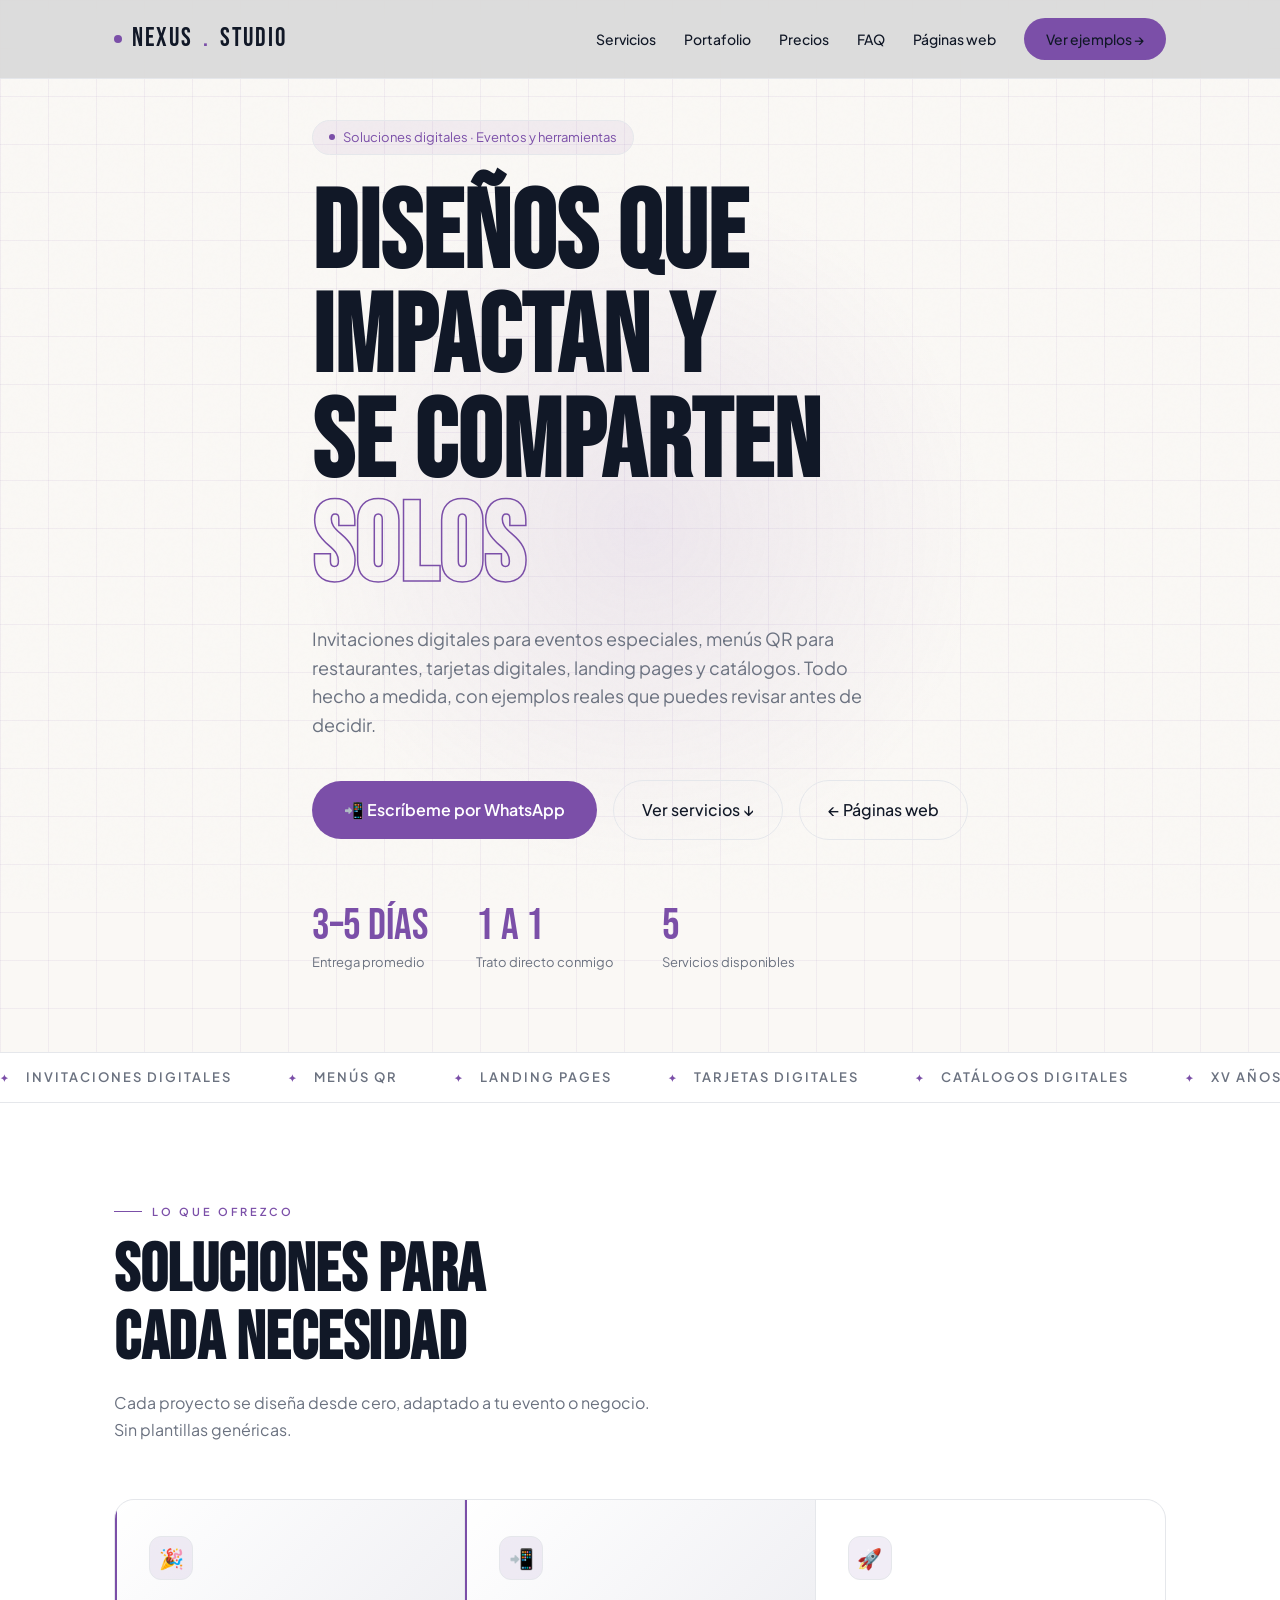
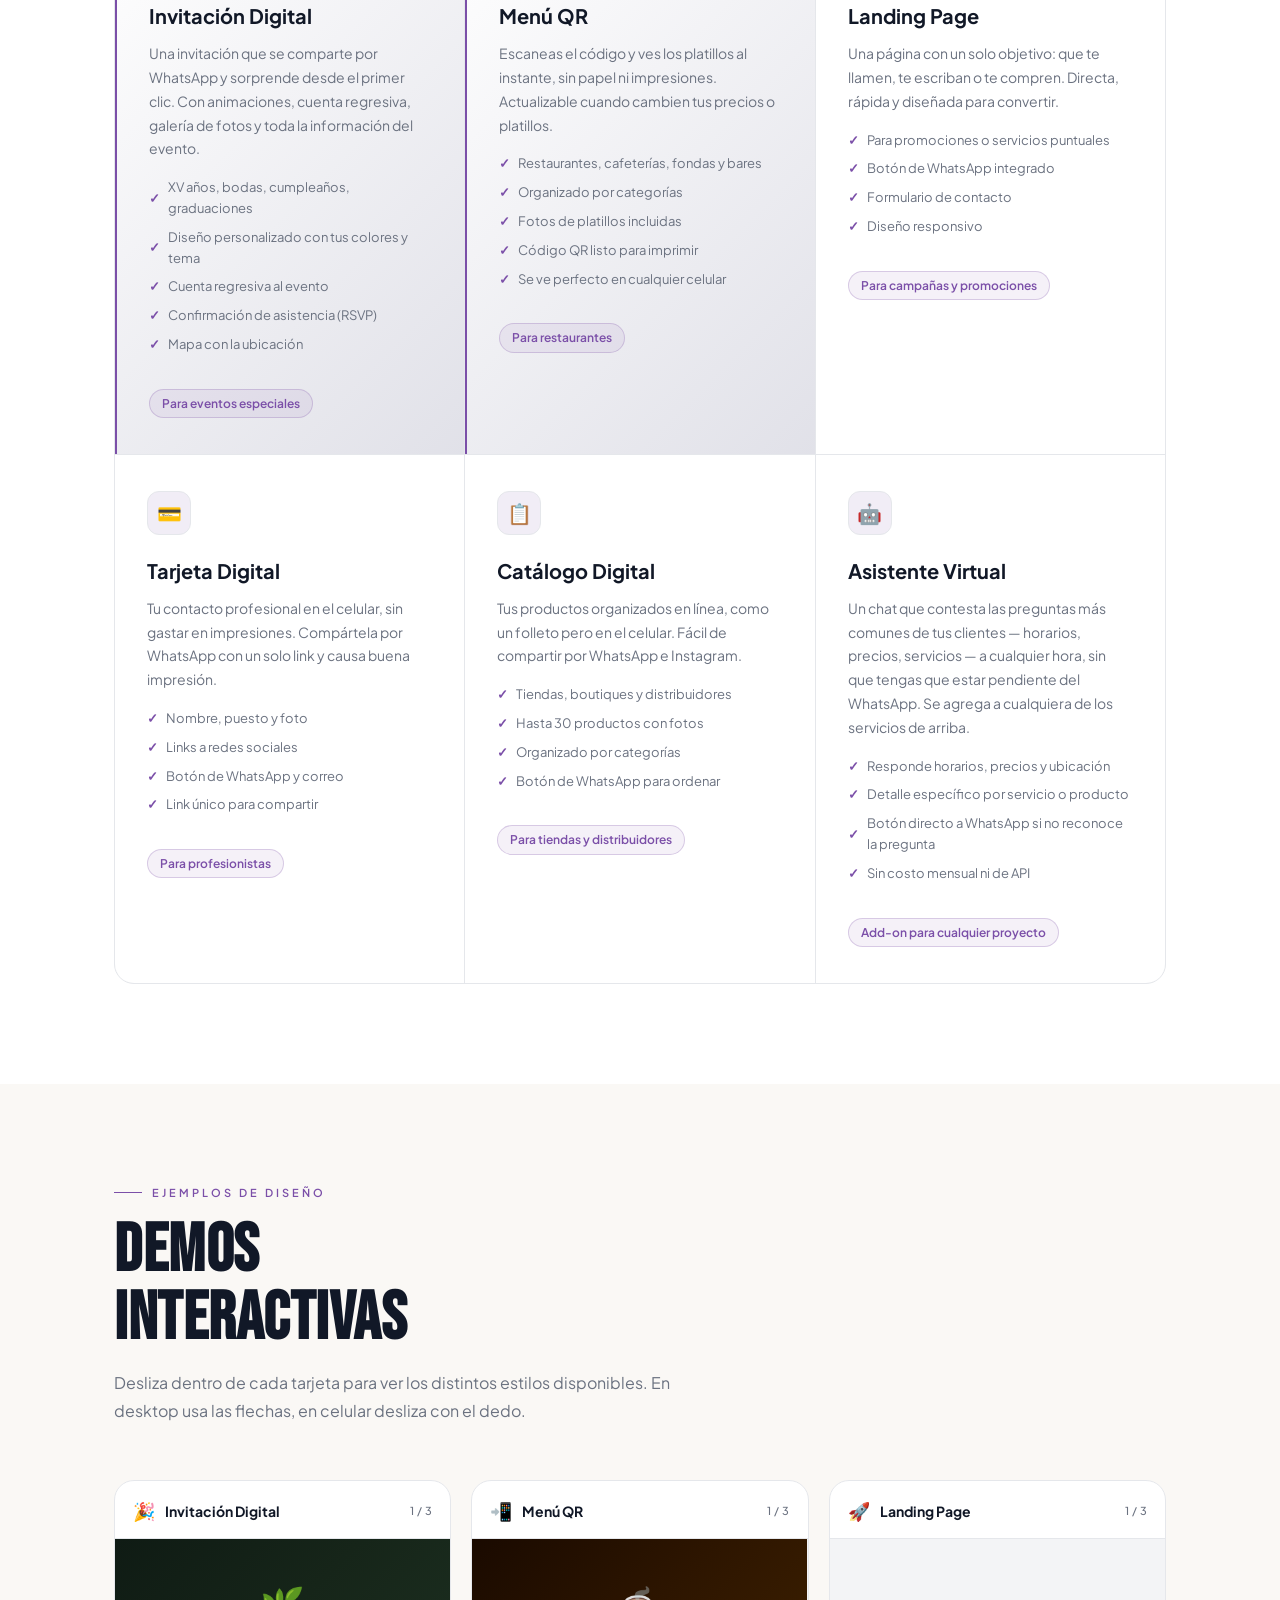
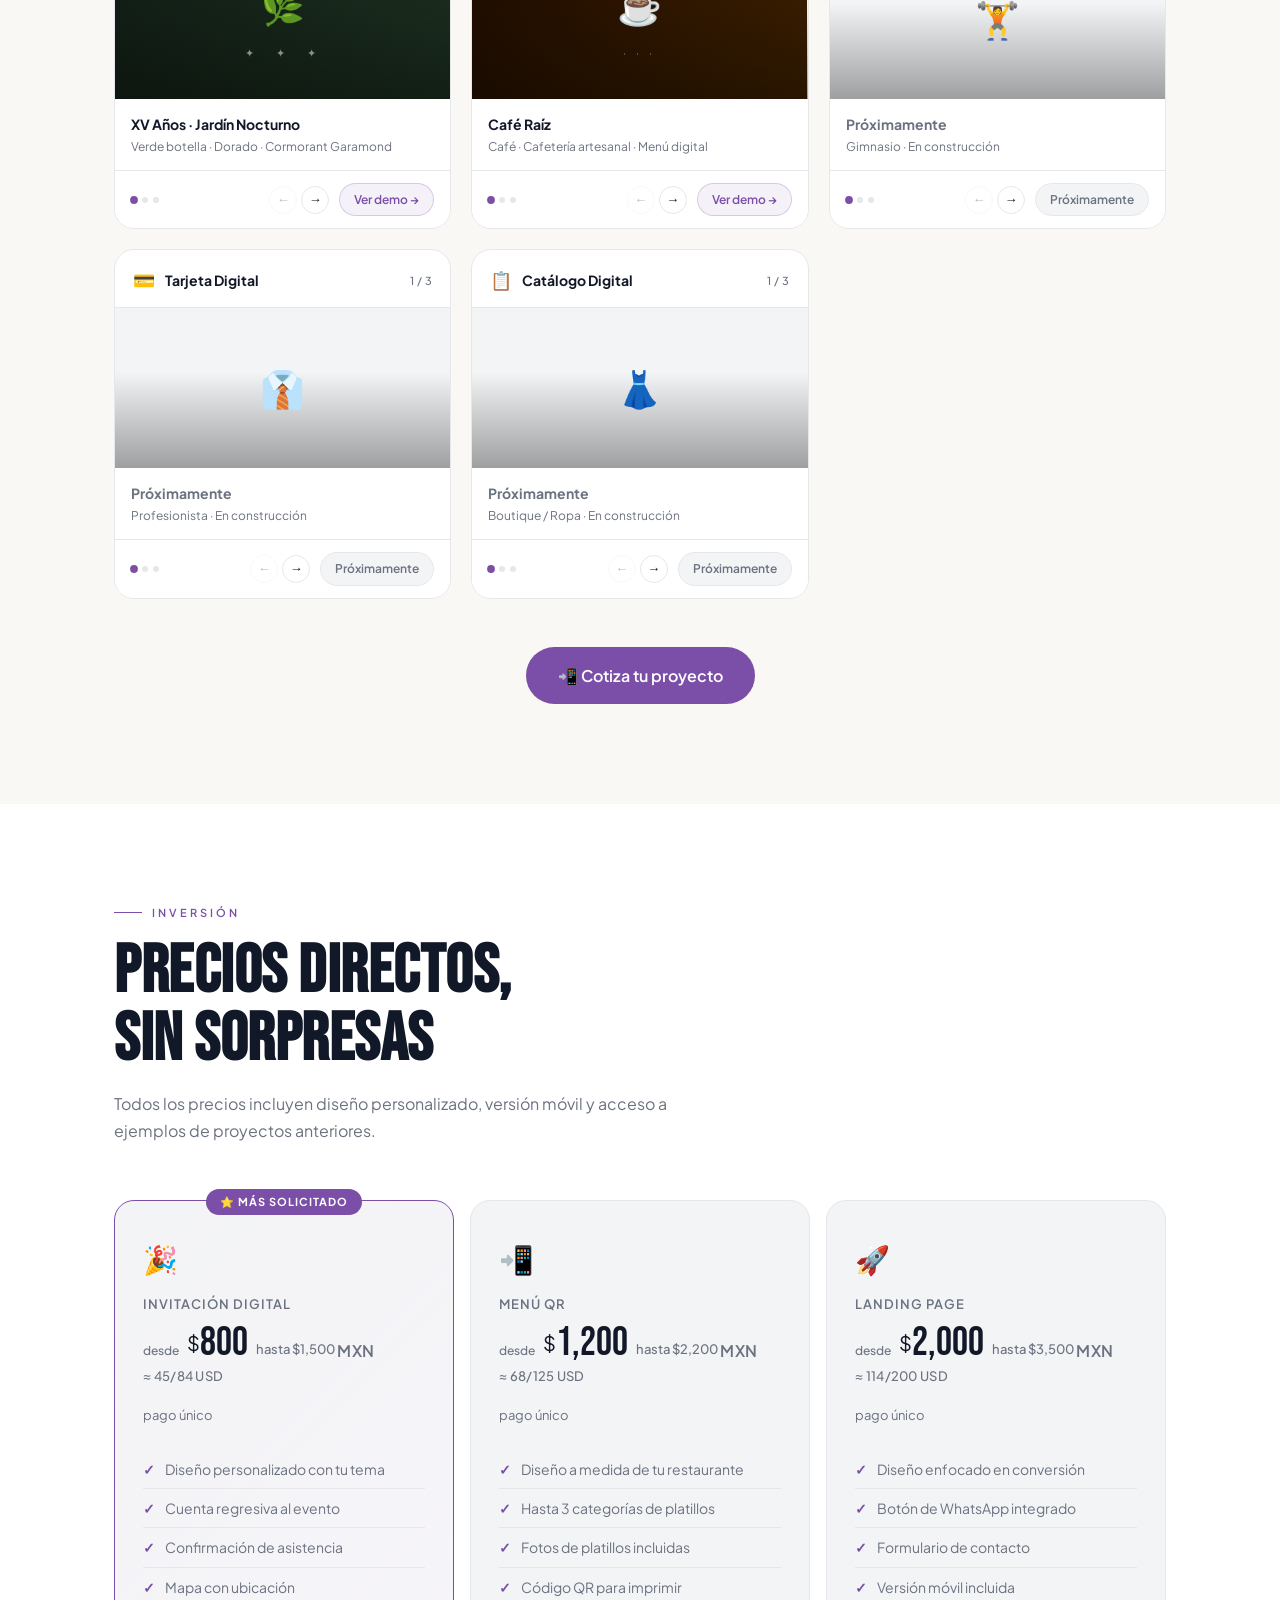
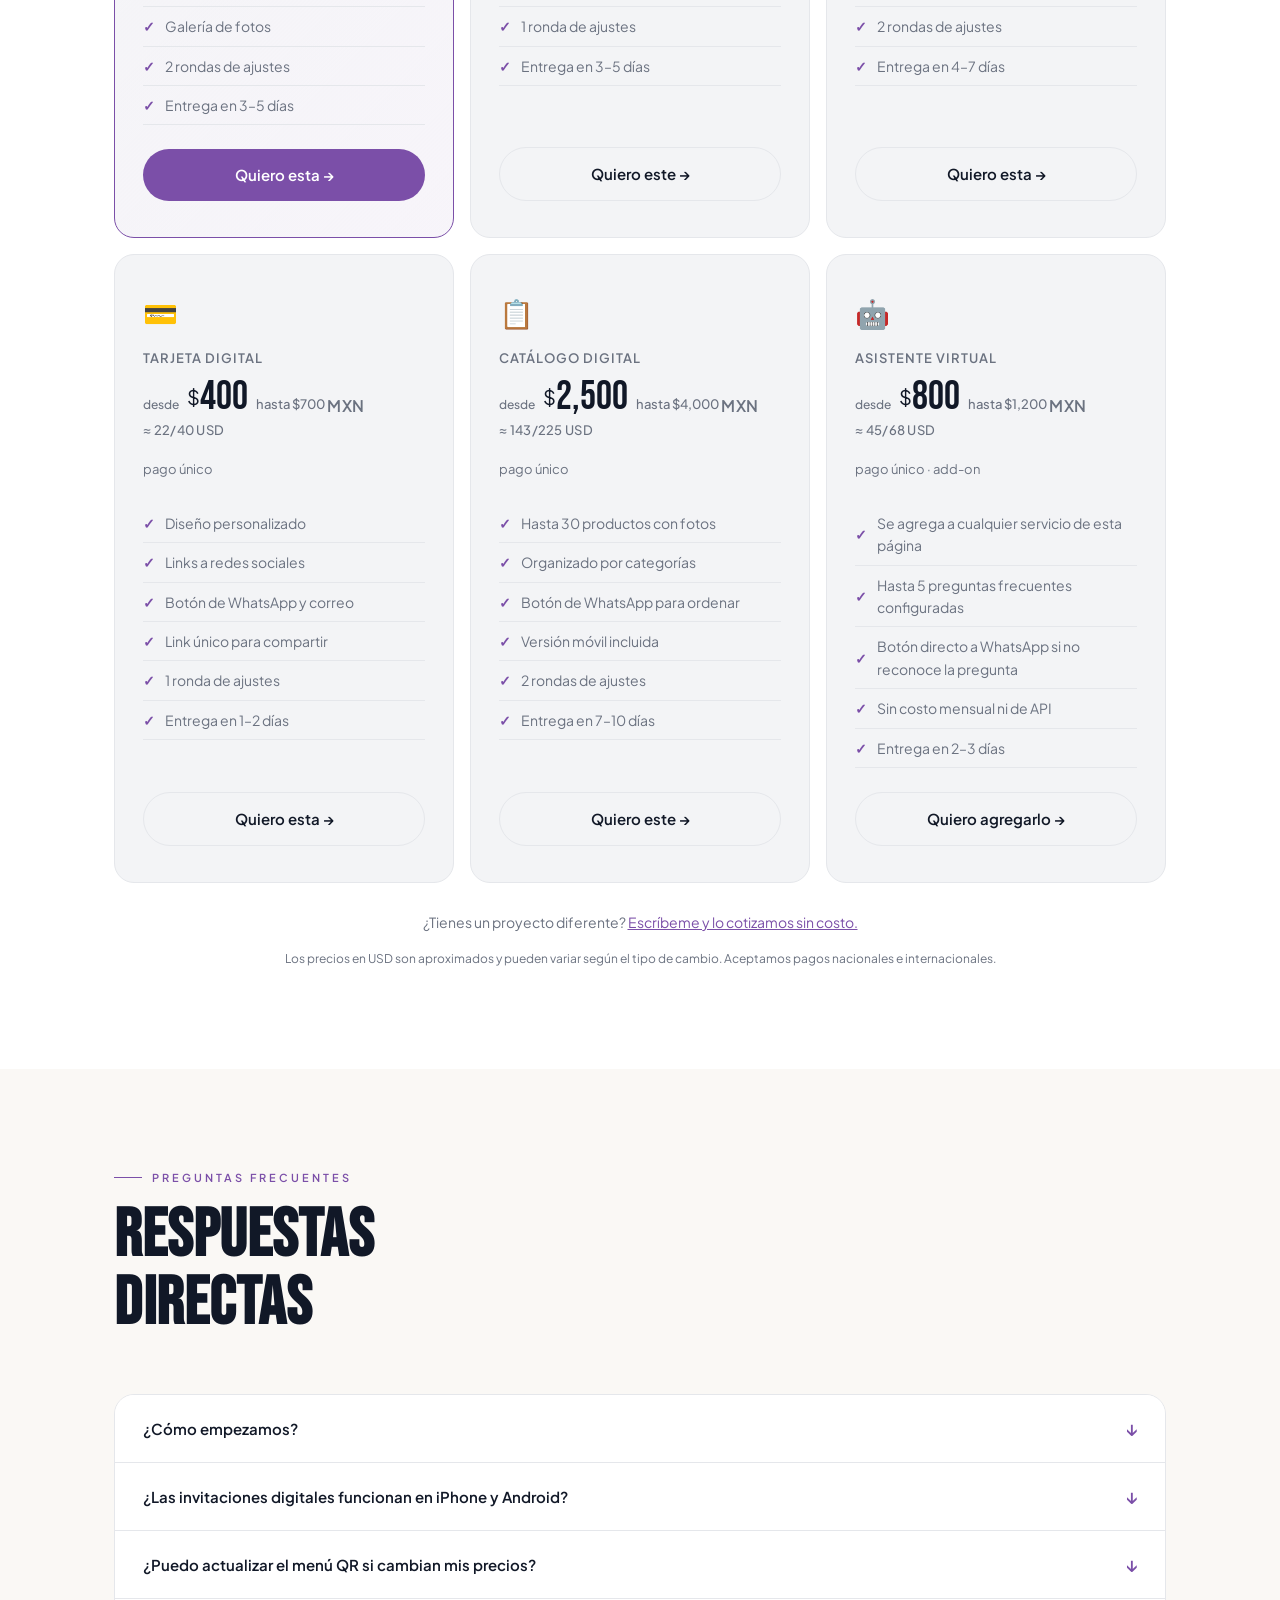
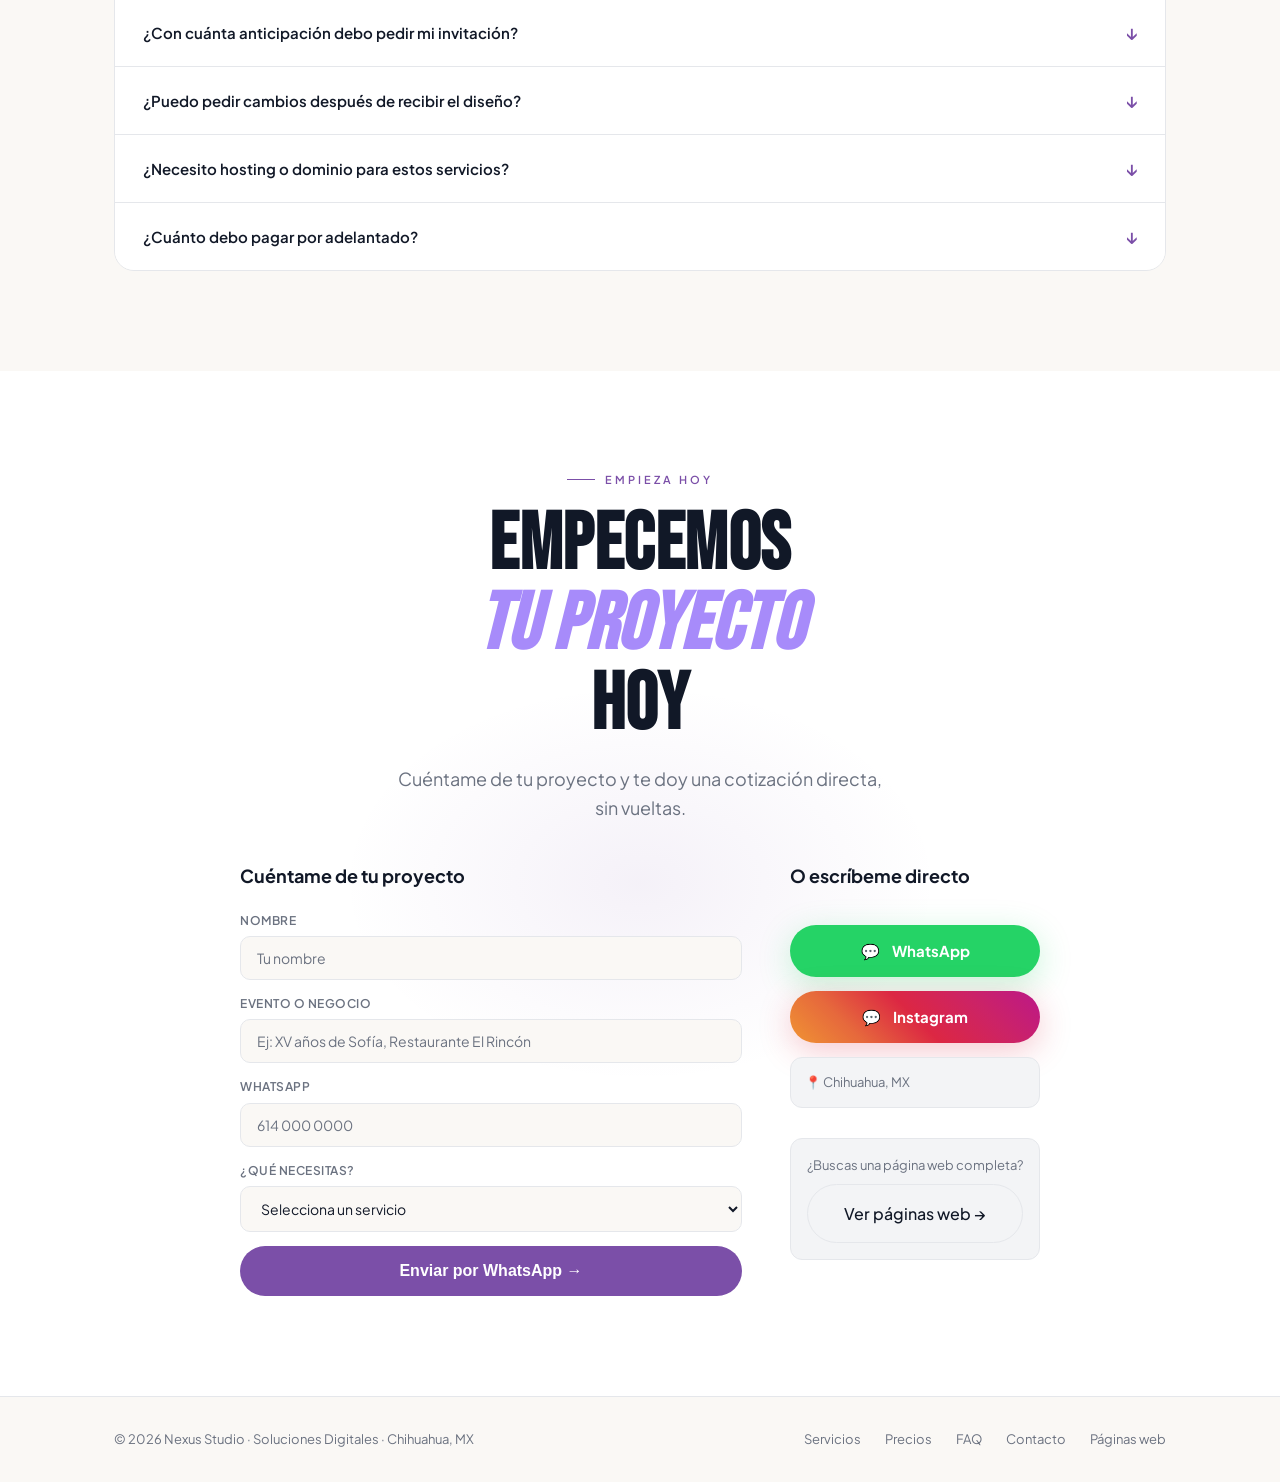
==== commit 17aa608d: "agregado de btn IG a INDEX-SERV" ====
--- a/servicios/index-servicios.html
+++ b/servicios/index-servicios.html
@@ -1071,12 +1071,20 @@
             <div class="contact-info-wrapper">
               <h3>O escríbeme directo</h3>
               <a
-                href="https://wa.me/526143771797?text=Hola%20Nexus%20Studio%2C%20quiero%20cotizar%20mi%20proyecto"
-                class="wapp-btn"
+                href="https://wa.me/526143771797?text=Hola%20Nexus%20Studio%2C%20quiero%20cotizar%20mi%20p%C3%A1gina"
+                class="contact-btn wapp-btn"
                 target="_blank"
               >
                 <span class="wapp-icon">💬</span>
                 WhatsApp
+              </a>
+              <a
+                href="https://ig.me/m/nexusstudio.mx?text=Hola%20Nexus%20Studio,%20quiero%20cotizar%20mi%20p%C3%A1gina"
+                class="contact-btn ig-btn"
+                target="_blank"
+              >
+                <span class="wapp-icon">💬</span>
+                Instagram
               </a>
               <div class="contact-meta">
                 <p>📍 Chihuahua, MX</p>
--- a/style-NEXUS-STUDIO.css
+++ b/style-NEXUS-STUDIO.css
@@ -1664,11 +1664,11 @@
   min-width: 220px;
 }
 
-.wapp-btn {
+/* Estilos base compartidos para que mantengan la misma forma y estructura */
+.contact-btn {
   display: inline-flex;
   align-items: center;
   gap: 12px;
-  background: #25d366;
   color: #fff;
   padding: 14px 28px;
   border-radius: 100px;
@@ -1676,9 +1676,14 @@
   font-weight: 700;
   text-decoration: none;
   transition: all 0.2s;
-  box-shadow: 0 8px 32px rgba(37, 211, 102, 0.25);
   width: 100%;
   justify-content: center;
+}
+
+/* Estilo exclusivo para WhatsApp (Verde) */
+.wapp-btn {
+  background: #25d366;
+  box-shadow: 0 8px 32px rgba(37, 211, 102, 0.25);
 }
 
 .wapp-btn:hover {
@@ -1687,7 +1692,19 @@
   background: #20ba5a;
 }
 
-.wapp-icon {
+/* Estilo exclusivo para Instagram (Degradado o color de la marca) */
+.ig-btn {
+  background: linear-gradient(45deg, #f09433 0%, #e6683c 25%, #dc2743 50%, #cc2366 75%, #bc1888 100%);
+  box-shadow: 0 8px 32px rgba(220, 39, 67, 0.25);
+}
+
+.ig-btn:hover {
+  transform: translateY(-3px);
+  box-shadow: 0 16px 48px rgba(220, 39, 67, 0.35);
+  filter: brightness(1.1);
+}
+
+.btn-icon {
   font-size: 20px;
 }
 
